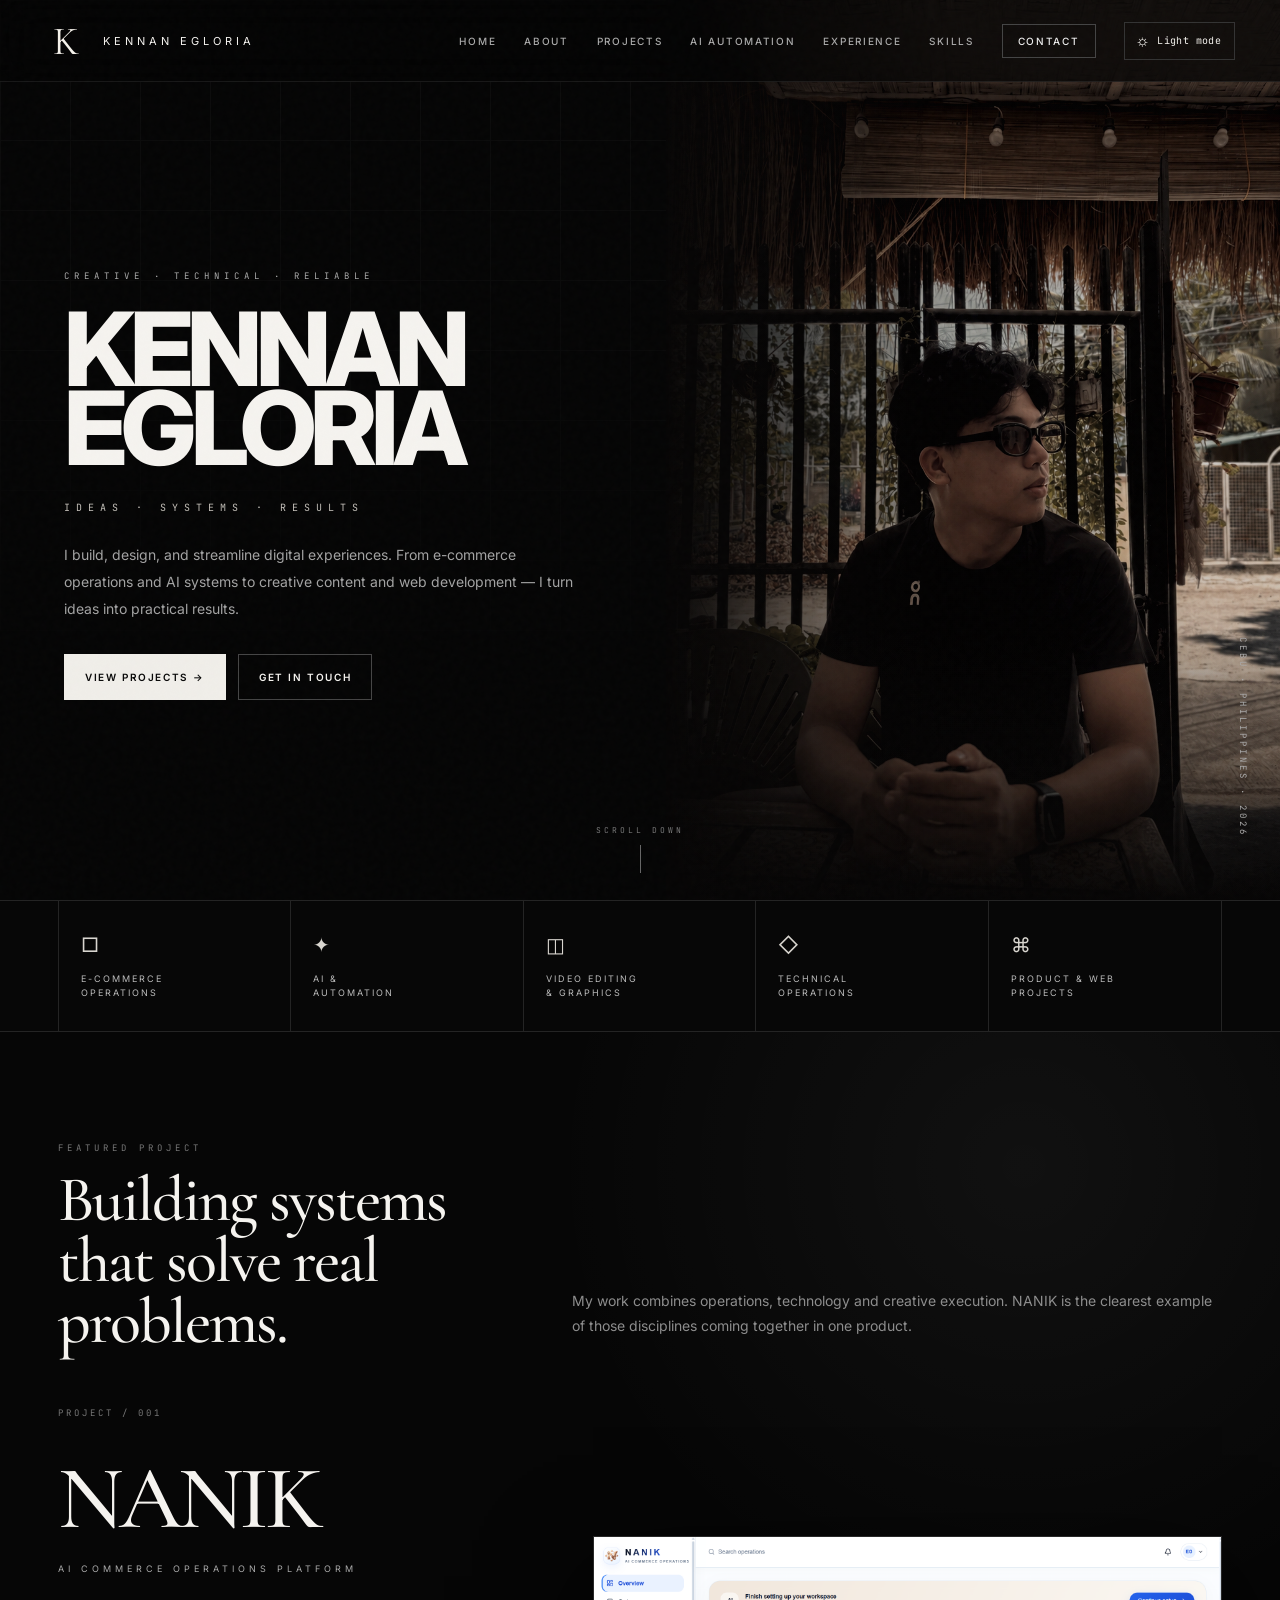
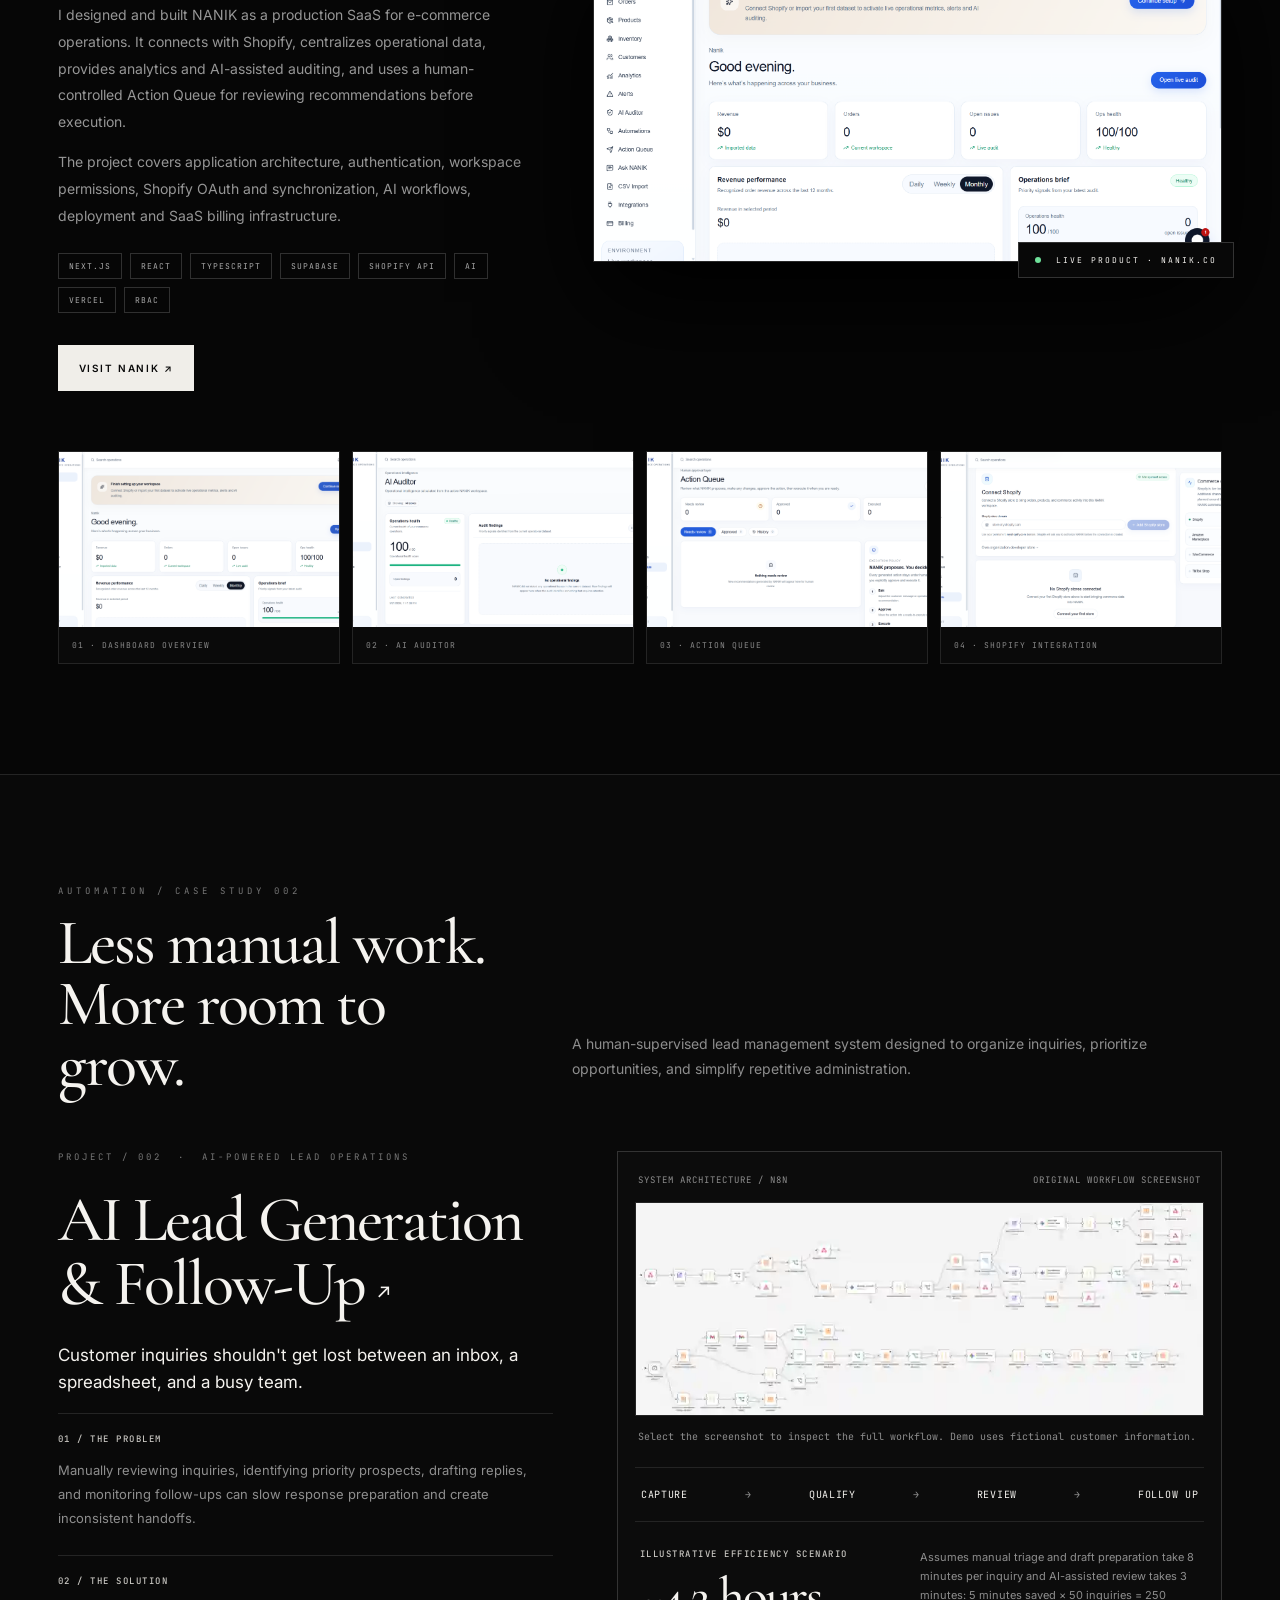
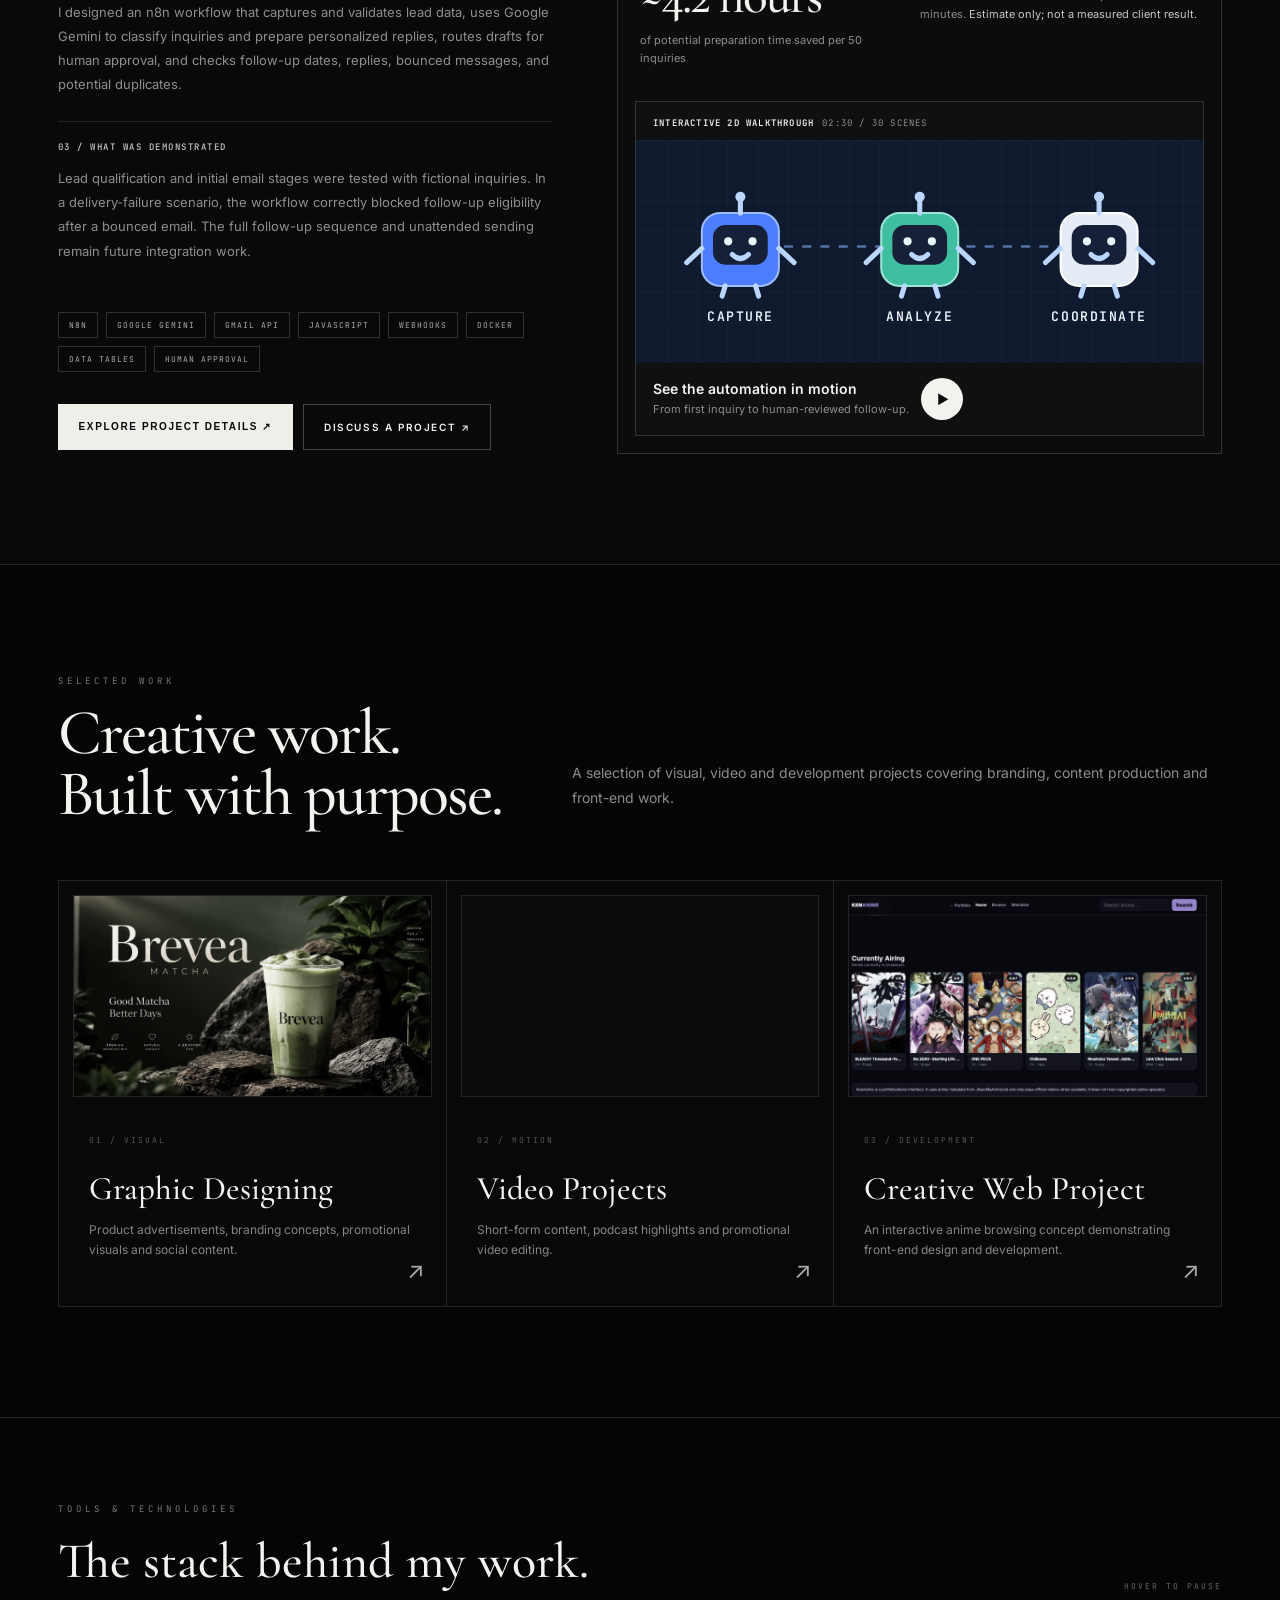
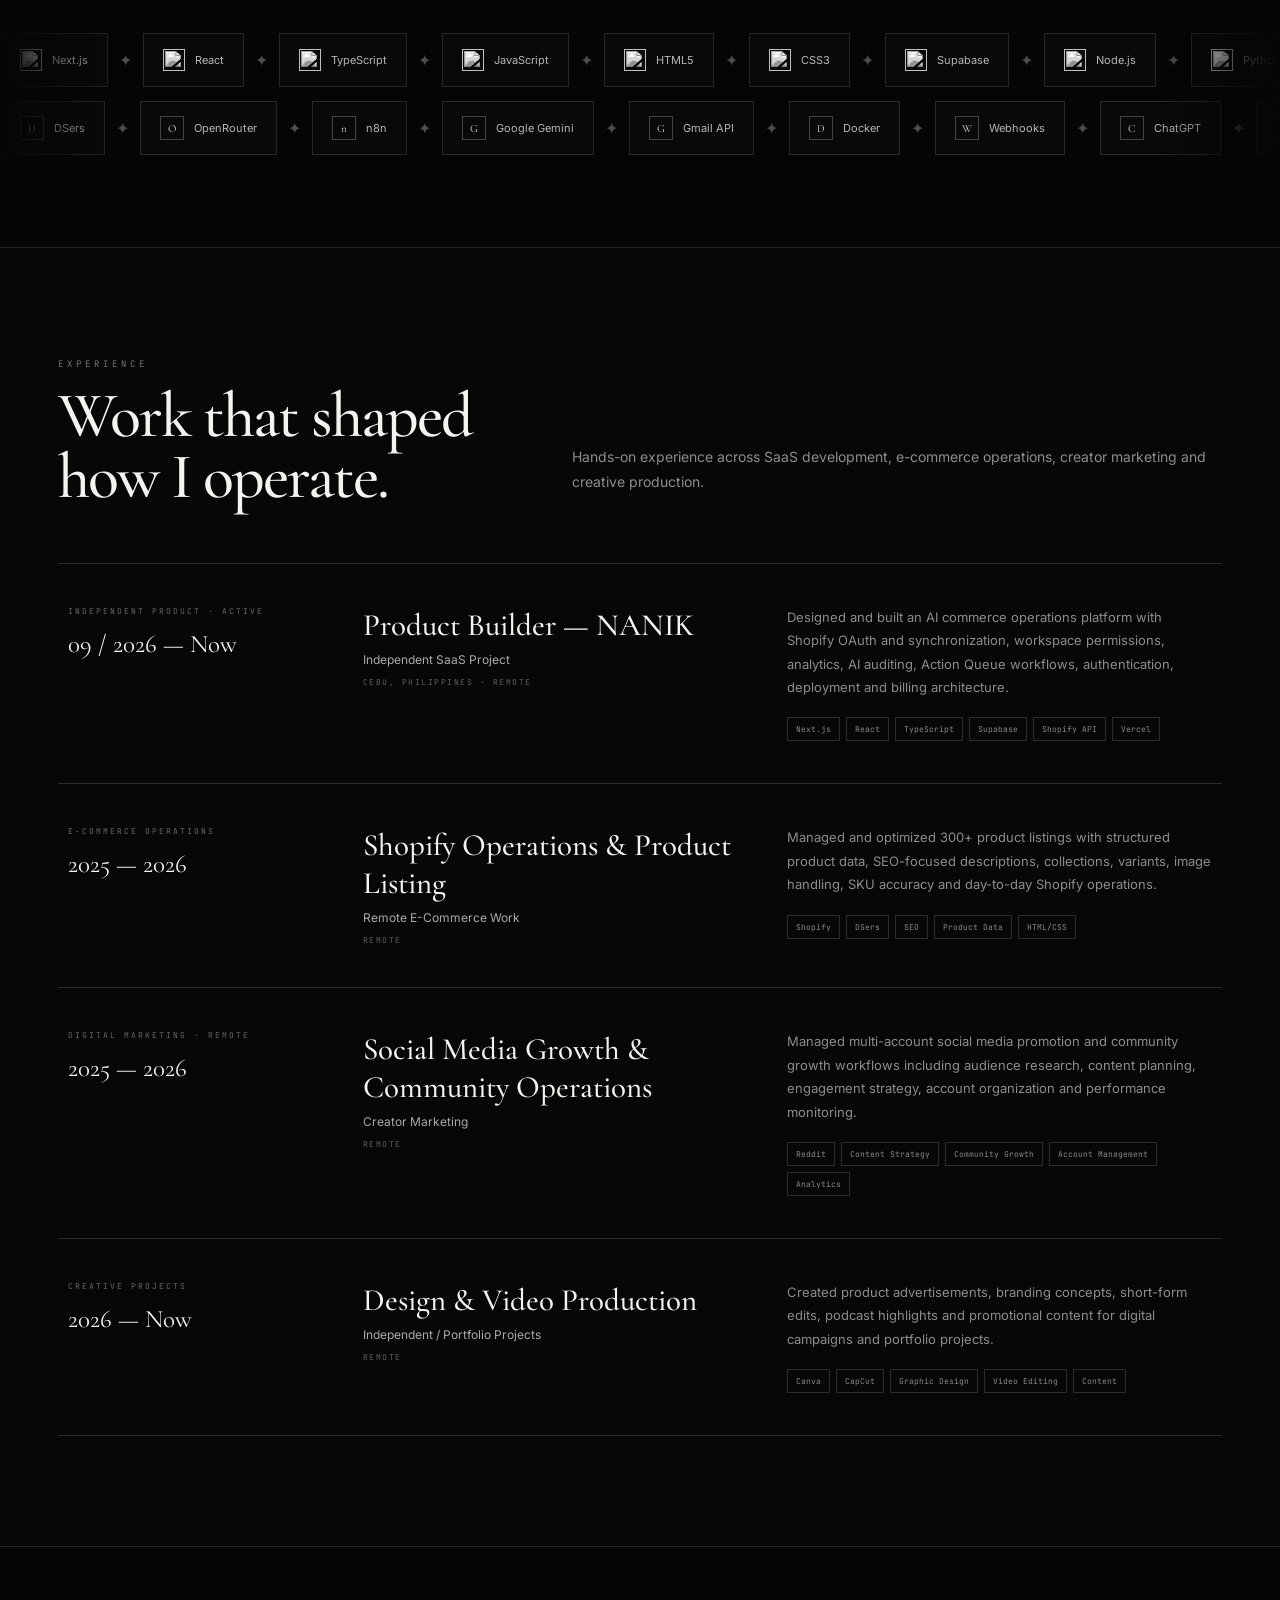
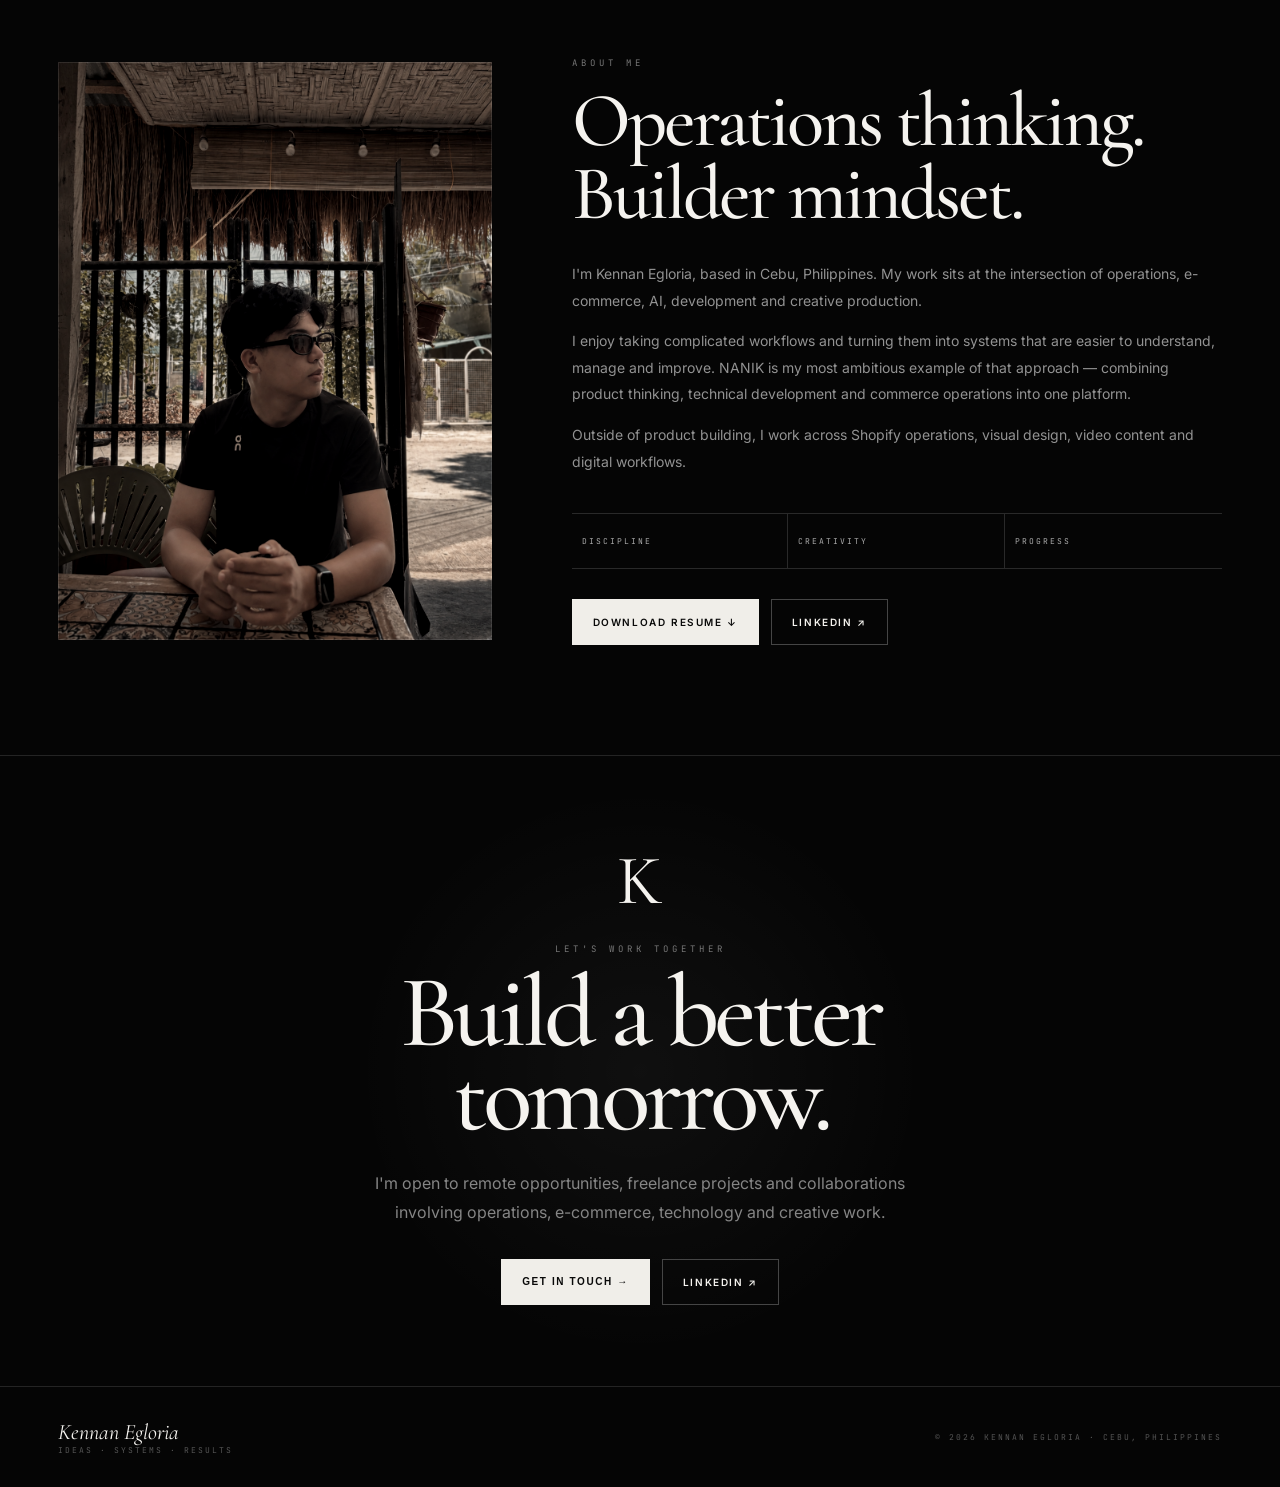
==== index.html @ 3cac857c "Style fitted workflow preview and accessible full-screen animation and project detail modals" ====
<!doctype html>
<html lang="en">
<head>
<meta charset="utf-8">
<meta name="viewport" content="width=device-width,initial-scale=1">

<title>Kennan Egloria | Creative · Technical · Operations</title>

<meta name="description"
content="Kennan Egloria — Technical Operations, AI, e-commerce, creative work and digital systems. Creator of NANIK.">

<meta name="theme-color" content="#050505">

<!-- FAVICON -->
<link rel="icon" type="image/svg+xml"
href="data:image/svg+xml,%3Csvg xmlns='http://www.w3.org/2000/svg' viewBox='0 0 64 64'%3E%3Crect width='64' height='64' rx='14' fill='%23050505'/%3E%3Ctext x='32' y='47' text-anchor='middle' font-family='Georgia,serif' font-size='49' fill='%23f4f1eb'%3EK%3C/text%3E%3C/svg%3E">

<link rel="preconnect" href="https://fonts.googleapis.com">

<link href="https://fonts.googleapis.com/css2?family=Cormorant+Garamond:wght@500;600;700&family=Inter:wght@300;400;500;600;700;800&family=JetBrains+Mono:wght@400;500;600&display=swap" rel="stylesheet">

<style>

/* =========================================================
   BASE
========================================================= */

*{
    box-sizing:border-box;
}

:root{
    --bg:#050505;
    --bg2:#090909;
    --panel:#0c0c0c;
    --panel2:#101010;

    --white:#f5f3ef;
    --silver:#c9c7c2;
    --muted:#8e8e8e;
    --muted2:#676767;

    --border:#242424;
    --border2:#333;

    --accent:#e5e2dc;

    --serif:"Cormorant Garamond",Georgia,serif;
    --sans:"Inter",Arial,sans-serif;
    --mono:"JetBrains Mono",monospace;
}

html{
    scroll-behavior:smooth;
}

body{
    margin:0;
    background:var(--bg);
    color:var(--white);
    font-family:var(--sans);
    overflow-x:hidden;
}

body.modal-open{
    overflow:hidden;
}

::selection{
    background:#e7e4dd;
    color:#080808;
}

img,
video{
    max-width:100%;
}

a{
    color:inherit;
}

button,
a{
    -webkit-tap-highlight-color:transparent;
}

.wrap{
    width:min(1240px,91%);
    margin:auto;
}

/* =========================================================
   DECORATION
========================================================= */

.noise{
    pointer-events:none;
    position:fixed;
    inset:0;
    z-index:999;
    opacity:.025;
    background-image:url("data:image/svg+xml,%3Csvg viewBox='0 0 180 180' xmlns='http://www.w3.org/2000/svg'%3E%3Cfilter id='n'%3E%3CfeTurbulence type='fractalNoise' baseFrequency='.8' numOctaves='4' stitchTiles='stitch'/%3E%3C/filter%3E%3Crect width='100%25' height='100%25' filter='url(%23n)' opacity='.8'/%3E%3C/svg%3E");
}

.grid-bg{
    position:absolute;
    inset:0;
    pointer-events:none;
    opacity:.13;
    background-image:
        linear-gradient(#444 1px,transparent 1px),
        linear-gradient(90deg,#444 1px,transparent 1px);
    background-size:70px 70px;
    mask-image:linear-gradient(to bottom,#000,transparent 80%);
}

/* =========================================================
   NAVIGATION
========================================================= */

.nav{
    height:82px;
    position:fixed;
    left:0;
    right:0;
    top:0;
    z-index:100;
    border-bottom:1px solid rgba(255,255,255,.08);
    background:rgba(5,5,5,.78);
    backdrop-filter:blur(20px);
}

.nav-inner{
    width:min(1320px,93%);
    height:100%;
    margin:auto;
    display:flex;
    align-items:center;
    justify-content:space-between;
}

.brand{
    display:flex;
    align-items:center;
    gap:15px;
    text-decoration:none;
}

.brand-mark{
    width:43px;
    height:43px;
    display:grid;
    place-items:center;
    font-family:var(--serif);
    font-size:40px;
    line-height:1;
    color:#f5f2eb;
}

.brand-copy{
    font-size:11px;
    letter-spacing:4px;
    text-transform:uppercase;
    white-space:nowrap;
}

.nav-links{
    display:flex;
    align-items:center;
    gap:28px;
}

.nav-links a{
    color:#aaa;
    font-size:10px;
    font-weight:500;
    letter-spacing:1.7px;
    text-transform:uppercase;
    text-decoration:none;
    transition:.2s;
}

.nav-links a:hover{
    color:#fff;
}

.nav-contact{
    border:1px solid #444 !important;
    padding:10px 15px;
    color:#eee !important;
}

.nav-contact:hover{
    background:#f2f0eb;
    color:#050505 !important;
}

/* =========================================================
   BUTTONS
========================================================= */

.btn{
    min-height:46px;
    padding:0 20px;
    border:1px solid #454545;
    text-decoration:none;
    display:inline-flex;
    align-items:center;
    justify-content:center;
    gap:10px;
    text-transform:uppercase;
    letter-spacing:1.6px;
    font-size:10px;
    font-weight:600;
    transition:.25s;
    cursor:pointer;
}

.btn:hover{
    background:#171717;
    border-color:#777;
}

.btn-light{
    background:#f0eee9;
    color:#090909;
    border-color:#f0eee9;
}

.btn-light:hover{
    background:#fff;
    color:#000;
    border-color:#fff;
}

.actions{
    display:flex;
    flex-wrap:wrap;
    gap:12px;
}

/* =========================================================
   HERO
========================================================= */

.hero{
    min-height:100vh;
    position:relative;
    overflow:hidden;
    border-bottom:1px solid var(--border);
}

.hero-layout{
    min-height:100vh;
    display:grid;
    grid-template-columns:52% 48%;
    position:relative;
}

.hero-copy{
    position:relative;
    z-index:5;
    display:flex;
    flex-direction:column;
    justify-content:center;
    padding:
        150px
        clamp(40px,6vw,105px)
        80px
        max(5vw,calc((100vw - 1320px)/2));
}

.hero-kicker{
    font-family:var(--mono);
    font-size:9px;
    letter-spacing:5px;
    text-transform:uppercase;
    color:#aaa;
    margin-bottom:28px;
}

.hero h1{
    margin:0;
    font-size:clamp(70px,8vw,132px);
    font-weight:800;
    line-height:.77;
    letter-spacing:-6px;
    text-transform:uppercase;
}

.hero h1 span{
    display:block;
}

.hero-subtitle{
    font-family:var(--mono);
    color:#c4c0b9;
    font-size:10px;
    letter-spacing:6px;
    margin:34px 0 28px;
    text-transform:uppercase;
}

.hero-description{
    color:#a3a3a3;
    font-size:14px;
    line-height:1.9;
    max-width:570px;
    margin:0 0 32px;
}

.hero-image{
    min-height:100vh;
    position:relative;
    overflow:hidden;
}

.hero-image img{
    width:100%;
    height:100%;
    position:absolute;
    inset:0;
    object-fit:cover;
    object-position:center 42%;
    filter:saturate(.72) contrast(1.08);
}

.hero-image:before{
    content:"";
    position:absolute;
    inset:0;
    z-index:2;
    background:
        linear-gradient(90deg,#050505 0%,rgba(5,5,5,.78) 12%,rgba(5,5,5,.15) 45%,rgba(5,5,5,.1) 100%),
        linear-gradient(0deg,#050505 0%,transparent 30%);
}

.hero-image:after{
    content:"";
    position:absolute;
    inset:0;
    z-index:2;
    background:rgba(20,14,8,.12);
}

.hero-number{
    position:absolute;
    right:5%;
    bottom:7%;
    z-index:5;
    font-family:var(--mono);
    font-size:9px;
    letter-spacing:3px;
    color:#aaa;
    writing-mode:vertical-rl;
}

.scroll{
    position:absolute;
    z-index:10;
    left:50%;
    bottom:27px;
    transform:translateX(-50%);
    font-family:var(--mono);
    text-transform:uppercase;
    letter-spacing:3px;
    color:#777;
    font-size:8px;
}

.scroll:after{
    content:"";
    display:block;
    height:28px;
    width:1px;
    background:#666;
    margin:10px auto 0;
}

/* =========================================================
   CAPABILITIES
========================================================= */

.capabilities{
    border-bottom:1px solid var(--border);
    background:#070707;
}

.cap-grid{
    display:grid;
    grid-template-columns:repeat(5,1fr);
}

.cap{
    padding:32px 22px;
    min-height:130px;
    border-right:1px solid var(--border);
    display:flex;
    flex-direction:column;
    justify-content:space-between;
    transition:.25s;
}

.cap:first-child{
    border-left:1px solid var(--border);
}

.cap:hover{
    background:#0d0d0d;
}

.cap-icon{
    font-size:20px;
    color:#d8d5cf;
}

.cap-title{
    font-size:9px;
    letter-spacing:2px;
    line-height:1.5;
    text-transform:uppercase;
    color:#bbb;
}

/* =========================================================
   SECTION COMMON
========================================================= */

.section{
    padding:110px 0;
    border-bottom:1px solid var(--border);
    position:relative;
}

.section-label{
    font-family:var(--mono);
    text-transform:uppercase;
    letter-spacing:4px;
    color:#777;
    font-size:9px;
    margin-bottom:16px;
}

.section-title{
    font-family:var(--serif);
    font-size:clamp(48px,5vw,74px);
    font-weight:500;
    line-height:.95;
    margin:0;
    letter-spacing:-2px;
}

.section-intro{
    color:#8d8d8d;
    max-width:650px;
    line-height:1.8;
    font-size:14px;
}

.section-head{
    display:flex;
    justify-content:space-between;
    gap:50px;
    align-items:flex-end;
    margin-bottom:55px;
}

.mono{
    font-family:var(--mono);
}

/* =========================================================
   NANIK
========================================================= */

.nanik{
    background:
        radial-gradient(circle at 80% 10%,rgba(255,255,255,.045),transparent 30%),
        #060606;
}

.nanik-top{
    display:grid;
    grid-template-columns:.85fr 1.15fr;
    gap:70px;
    align-items:center;
}

.project-number{
    font-family:var(--mono);
    font-size:9px;
    color:#777;
    letter-spacing:3px;
    margin-bottom:25px;
}

.nanik-copy h3{
    font-family:var(--serif);
    font-size:clamp(60px,7vw,100px);
    font-weight:500;
    margin:0 0 10px;
    letter-spacing:-4px;
}

.nanik-type{
    color:#aaa;
    text-transform:uppercase;
    letter-spacing:4px;
    font-size:9px;
    margin-bottom:28px;
}

.nanik-copy p{
    color:#969696;
    line-height:1.9;
    font-size:14px;
    max-width:560px;
}

.tags{
    display:flex;
    flex-wrap:wrap;
    gap:8px;
    margin:24px 0 32px;
}

.tag{
    border:1px solid #303030;
    color:#a9a9a9;
    padding:7px 10px;
    font-family:var(--mono);
    font-size:8px;
    text-transform:uppercase;
    letter-spacing:1px;
}

.nanik-main-shot{
    position:relative;
}

.nanik-main-shot img{
    width:100%;
    display:block;
    border:1px solid #282828;
    box-shadow:0 40px 100px #000;
}

.nanik-live{
    position:absolute;
    right:-12px;
    bottom:-16px;
    padding:12px 16px;
    background:#080808;
    border:1px solid #333;
    font-family:var(--mono);
    font-size:8px;
    letter-spacing:2px;
    text-transform:uppercase;
}

.dot{
    display:inline-block;
    width:6px;
    height:6px;
    border-radius:50%;
    background:#6fe19a;
    margin-right:8px;
}

.nanik-gallery{
    display:grid;
    grid-template-columns:repeat(4,1fr);
    gap:12px;
    margin-top:60px;
}

.nanik-shot{
    border:1px solid #242424;
    background:#0a0a0a;
    overflow:hidden;
}

.nanik-shot img{
    display:block;
    width:100%;
    aspect-ratio:16/10;
    object-fit:cover;
    filter:saturate(.8);
    transition:.4s;
}

.nanik-shot:hover img{
    transform:scale(1.025);
    filter:saturate(1);
}

.nanik-shot p{
    margin:0;
    padding:13px;
    color:#888;
    font-family:var(--mono);
    font-size:8px;
    text-transform:uppercase;
    letter-spacing:1px;
}

/* =========================================================
   SELECTED WORK
========================================================= */

.work-grid{
    display:grid;
    grid-template-columns:repeat(3,1fr);
    border-top:1px solid var(--border);
    border-left:1px solid var(--border);
}

.work-card{
    position:relative;
    border-right:1px solid var(--border);
    border-bottom:1px solid var(--border);
    background:#080808;
    cursor:pointer;
    overflow:hidden;
    transition:.3s;
}

.work-card:hover{
    background:#0d0d0d;
}

.work-media{
    aspect-ratio:16/9;
    overflow:hidden;
    background:#0b0b0b;
    margin:14px 14px 0;
    border:1px solid #242424;
}

.work-media img,
.work-media video{
    width:100%;
    height:100%;
    object-fit:cover;
    display:block;
    filter:grayscale(.25) saturate(.7);
    transition:.5s;
}

.work-card:hover .work-media img,
.work-card:hover .work-media video{
    transform:scale(1.035);
    filter:grayscale(0) saturate(1);
}

.work-info{
    padding:30px 30px 34px;
    min-height:190px;
}

.work-num{
    font-family:var(--mono);
    color:#555;
    font-size:8px;
    letter-spacing:2px;
}

.work-info h3{
    font-family:var(--serif);
    font-weight:500;
    font-size:33px;
    margin:22px 0 8px;
}

.work-info p{
    color:#858585;
    line-height:1.7;
    font-size:12px;
    max-width:330px;
}

.work-arrow{
    position:absolute;
    right:22px;
    bottom:22px;
    font-size:23px;
    color:#aaa;
    transition:.2s;
}

.work-card:hover .work-arrow{
    transform:translate(4px,-4px);
    color:#fff;
}

/* =========================================================
   TOOLS MARQUEE
========================================================= */

.tools-section{
    padding:85px 0;
    overflow:hidden;
    border-bottom:1px solid var(--border);
}

.tools-header{
    width:min(1240px,91%);
    margin:0 auto 35px;
    display:flex;
    justify-content:space-between;
    align-items:end;
}

.tools-header h2{
    font-family:var(--serif);
    font-weight:500;
    font-size:50px;
    margin:5px 0 0;
}

.tools-note{
    font-family:var(--mono);
    color:#666;
    font-size:8px;
    letter-spacing:2px;
    text-transform:uppercase;
}

.tools-shell{
    overflow:hidden;
    position:relative;
    padding:7px 0;
}

.tools-shell:before,
.tools-shell:after{
    content:"";
    position:absolute;
    top:0;
    bottom:0;
    width:120px;
    z-index:5;
    pointer-events:none;
}

.tools-shell:before{
    left:0;
    background:linear-gradient(90deg,#050505,transparent);
}

.tools-shell:after{
    right:0;
    background:linear-gradient(-90deg,#050505,transparent);
}

.tool-track{
    width:max-content;
    display:flex;
    align-items:center;
    gap:11px;
    animation:marquee 45s linear infinite;
}

.tool-track.reverse{
    animation-direction:reverse;
    animation-duration:52s;
}

.tools-shell:hover .tool-track{
    animation-play-state:paused;
}

@keyframes marquee{
    to{
        transform:translateX(-50%);
    }
}

.tool{
    height:54px;
    padding:0 19px;
    min-width:max-content;
    display:flex;
    align-items:center;
    gap:10px;
    border:1px solid #272727;
    background:#090909;
    color:#b6b6b6;
    font-size:11px;
}

.tool img{
    width:22px;
    height:22px;
    object-fit:contain;
    filter:grayscale(1);
}

.tool-fallback{
    width:24px;
    height:24px;
    display:grid;
    place-items:center;
    border:1px solid #444;
    font-family:var(--serif);
    color:#ddd;
}

.tool-star{
    color:#4d4d4d;
}

/* =========================================================
   EXPERIENCE
========================================================= */

.experience{
    background:#070707;
}

.exp-list{
    margin-top:55px;
    border-top:1px solid #292929;
}

.exp{
    display:grid;
    grid-template-columns:.72fr 1.1fr 1.25fr;
    gap:50px;
    padding:42px 10px;
    border-bottom:1px solid #292929;
    transition:.25s;
}

.exp:hover{
    background:#0a0a0a;
}

.exp-kicker{
    font-family:var(--mono);
    color:#666;
    font-size:8px;
    text-transform:uppercase;
    letter-spacing:2px;
    margin-bottom:13px;
}

.exp-date{
    font-family:var(--serif);
    font-size:25px;
}

.exp h3{
    margin:0 0 8px;
    font-family:var(--serif);
    font-size:31px;
    font-weight:500;
}

.exp-company{
    color:#aaa;
    font-size:12px;
}

.exp-place{
    color:#5f5f5f;
    margin-top:10px;
    font-family:var(--mono);
    font-size:8px;
    letter-spacing:1.5px;
    text-transform:uppercase;
}

.exp-desc{
    margin:0 0 18px;
    color:#8c8c8c;
    line-height:1.8;
    font-size:13px;
}

.mini-tags{
    display:flex;
    flex-wrap:wrap;
    gap:6px;
}

.mini-tags span{
    padding:6px 8px;
    border:1px solid #2c2c2c;
    color:#888;
    font-family:var(--mono);
    font-size:8px;
}

/* =========================================================
   ABOUT
========================================================= */

.about-grid{
    display:grid;
    grid-template-columns:.8fr 1.2fr;
    gap:80px;
    align-items:center;
}

.about-photo{
    position:relative;
}

.about-photo img{
    width:100%;
    max-height:650px;
    object-fit:cover;
    filter:grayscale(.4) contrast(1.06);
    display:block;
}

.about-photo:after{
    content:"";
    position:absolute;
    inset:0;
    border:1px solid rgba(255,255,255,.1);
    pointer-events:none;
}

.about-copy h2{
    font-family:var(--serif);
    font-size:clamp(50px,6vw,84px);
    line-height:.95;
    font-weight:500;
    letter-spacing:-3px;
    margin:12px 0 30px;
}

.about-copy p{
    max-width:650px;
    color:#929292;
    font-size:14px;
    line-height:1.9;
}

.about-values{
    display:grid;
    grid-template-columns:repeat(3,1fr);
    margin-top:38px;
    border-top:1px solid #292929;
    border-bottom:1px solid #292929;
}

.value{
    padding:22px 10px;
    border-right:1px solid #292929;
    font-family:var(--mono);
    color:#aaa;
    font-size:8px;
    text-transform:uppercase;
    letter-spacing:2px;
}

.value:last-child{
    border-right:0;
}

/* =========================================================
   CONTACT
========================================================= */

.contact{
    min-height:70vh;
    display:flex;
    align-items:center;
    text-align:center;
    background:
        radial-gradient(circle at center,rgba(255,255,255,.045),transparent 40%),
        #050505;
}

.contact-inner{
    width:min(950px,91%);
    margin:auto;
}

.contact-mark{
    font-family:var(--serif);
    font-size:70px;
    margin-bottom:20px;
}

.contact h2{
    font-family:var(--serif);
    font-size:clamp(58px,8vw,110px);
    font-weight:500;
    line-height:.82;
    letter-spacing:-5px;
    margin:15px 0 30px;
}

.contact p{
    color:#858585;
    line-height:1.8;
    max-width:580px;
    margin:0 auto 32px;
}

.contact .actions{
    justify-content:center;
}
/* =========================================================
   CONTACT MODAL
========================================================= */

.contact-modal{
    position:fixed;
    inset:0;
    z-index:1000;
    display:flex;
    align-items:center;
    justify-content:center;
    padding:24px;
    background:rgba(0,0,0,.82);
    backdrop-filter:blur(14px);

    opacity:0;
    visibility:hidden;
    pointer-events:none;

    transition:
        opacity .3s ease,
        visibility .3s ease;
}

.contact-modal.active{
    opacity:1;
    visibility:visible;
    pointer-events:auto;
}

.contact-modal-box{
    position:relative;
    width:min(650px,100%);
    padding:55px;
    background:
        radial-gradient(
            circle at top right,
            rgba(255,255,255,.05),
            transparent 35%
        ),
        #090909;

    border:1px solid #333;

    box-shadow:
        0 40px 120px rgba(0,0,0,.8);

    transform:translateY(20px) scale(.98);
    transition:transform .3s ease;
}

.contact-modal.active .contact-modal-box{
    transform:translateY(0) scale(1);
}

.contact-modal-close{
    position:absolute;
    top:20px;
    right:20px;

    width:42px;
    height:42px;

    display:grid;
    place-items:center;

    background:transparent;
    border:1px solid #333;

    color:#aaa;
    font-size:22px;

    cursor:pointer;
    transition:.2s;
}

.contact-modal-close:hover{
    background:#eee;
    color:#050505;
    border-color:#eee;
}

.contact-modal-kicker{
    margin-bottom:25px;

    font-family:var(--mono);
    font-size:8px;
    letter-spacing:3px;

    color:#777;
}

.contact-modal-box h2{
    margin:0 0 22px;

    font-family:var(--serif);
    font-size:clamp(48px,6vw,72px);
    line-height:.88;
    font-weight:500;

    letter-spacing:-3px;
}

.contact-modal-intro{
    max-width:500px;
    margin:0 0 35px;

    color:#888;
    font-size:13px;
    line-height:1.8;
}

.contact-options{
    border-top:1px solid #292929;
}

.contact-option{
    min-height:88px;

    display:flex;
    align-items:center;
    justify-content:space-between;
    gap:25px;

    padding:20px 4px;

    color:#eee;
    text-decoration:none;

    border-bottom:1px solid #292929;

    transition:.25s;
}

.contact-option:hover{
    padding-left:14px;
    padding-right:14px;
    background:#0e0e0e;
}

.contact-option-label{
    display:block;

    margin-bottom:9px;

    font-family:var(--mono);
    font-size:7px;
    letter-spacing:2.5px;

    color:#666;
}

.contact-option strong{
    font-size:13px;
    font-weight:500;
    letter-spacing:.2px;
}

.contact-option-arrow{
    font-size:21px;
    color:#777;

    transition:.25s;
}

.contact-option:hover .contact-option-arrow{
    color:#fff;
    transform:translate(3px,-3px);
}

.contact-modal-bottom{
    display:flex;
    justify-content:space-between;
    gap:20px;

    margin-top:30px;

    font-family:var(--mono);
    font-size:7px;
    letter-spacing:1.7px;

    color:#555;
}


@media(max-width:600px){

    .contact-modal{
        padding:14px;
    }

    .contact-modal-box{
        padding:45px 25px 30px;
    }

    .contact-modal-box h2{
        font-size:50px;
    }

    .contact-option strong{
        font-size:11px;
    }

    .contact-modal-bottom{
        flex-direction:column;
        gap:8px;
    }

}
/* =========================================================
   FOOTER
========================================================= */

.footer{
    padding:32px 0;
    border-top:1px solid var(--border);
}

.footer-inner{
    width:min(1240px,91%);
    margin:auto;
    display:flex;
    justify-content:space-between;
    align-items:center;
    gap:20px;
}

.signature{
    font-family:var(--serif);
    font-size:22px;
    font-style:italic;
}

.footer-copy{
    font-family:var(--mono);
    color:#555;
    font-size:8px;
    letter-spacing:2px;
    text-transform:uppercase;
}

/* =========================================================
   MODALS
========================================================= */

.modal{
    position:fixed;
    inset:0;
    z-index:300;
    display:none;
    overflow:auto;
    padding:4vh 3vw;
    background:rgba(0,0,0,.94);
    backdrop-filter:blur(15px);
}

.modal.active{
    display:block;
}

.modal-panel{
    width:min(1300px,100%);
    margin:auto;
    background:#080808;
    border:1px solid #292929;
}

.modal-head{
    padding:28px 30px;
    display:flex;
    justify-content:space-between;
    align-items:flex-start;
    border-bottom:1px solid #242424;
}

.modal-head h2{
    font-family:var(--serif);
    font-size:42px;
    font-weight:500;
    margin:0 0 6px;
}

.modal-head p{
    margin:0;
    color:#777;
    font-size:12px;
}

.modal-close{
    width:42px;
    height:42px;
    border:1px solid #333;
    background:#0a0a0a;
    color:#eee;
    cursor:pointer;
    font-size:22px;
}

.filters{
    padding:20px 30px;
    display:flex;
    flex-wrap:wrap;
    gap:8px;
}

.filter{
    padding:8px 13px;
    background:#080808;
    border:1px solid #303030;
    color:#777;
    font-family:var(--mono);
    text-transform:uppercase;
    letter-spacing:1px;
    font-size:8px;
}

.filter.active{
    color:#080808;
    background:#eee;
    border-color:#eee;
}

.modal-grid{
    padding:0 30px 30px;
    display:grid;
    grid-template-columns:repeat(4,1fr);
    gap:10px;
}

.modal-item{
    background:#0b0b0b;
    border:1px solid #252525;
    overflow:hidden;
}

.modal-item img{
    display:block;
    width:100%;
    aspect-ratio:4/3;
    object-fit:cover;
    cursor:zoom-in;
}

.video-grid{
    grid-template-columns:repeat(3,1fr);
}

.video-item video{
    width:100%;
    display:block;
    background:#000;
    aspect-ratio:9/16;
    max-height:580px;
}

.video-item p{
    padding:13px;
    margin:0;
    color:#888;
    font-size:10px;
}

.web-preview{
    padding:30px;
}

.web-preview img{
    display:block;
    width:100%;
    border:1px solid #252525;
}

.web-actions{
    padding:0 30px 30px;
}

/* =========================================================
   LIGHTBOX
========================================================= */

.lightbox{
    position:fixed;
    inset:0;
    z-index:500;
    background:rgba(0,0,0,.97);
    display:none;
    place-items:center;
    padding:30px;
}

.lightbox.active{
    display:grid;
}

.lightbox img{
    max-width:94vw;
    max-height:90vh;
}

.lightbox button{
    position:absolute;
    top:20px;
    right:20px;
    width:44px;
    height:44px;
    background:#080808;
    color:white;
    border:1px solid #333;
    font-size:23px;
    cursor:pointer;
}

/* =========================================================
   RESPONSIVE
========================================================= */

@media(max-width:1050px){

    .nav-links a:not(.nav-contact){
        display:none;
    }

    .hero-layout{
        grid-template-columns:1fr;
    }

    .hero-copy{
        min-height:72vh;
        padding:145px 6% 70px;
    }

    .hero-image{
        min-height:70vh;
    }

    .hero-image:before{
        background:
            linear-gradient(0deg,#050505 0%,transparent 35%),
            linear-gradient(180deg,#050505 0%,transparent 20%);
    }

    .cap-grid{
        grid-template-columns:repeat(3,1fr);
    }

    .nanik-top,
    .about-grid{
        grid-template-columns:1fr;
    }

    .nanik-gallery{
        grid-template-columns:repeat(2,1fr);
    }

    .exp{
        grid-template-columns:1fr 1.2fr;
    }

    .exp > div:last-child{
        grid-column:1/-1;
    }
}

@media(max-width:760px){

    .nav{
        height:70px;
    }

    .brand-copy{
        display:none;
    }

    .nav-links{
        gap:10px;
    }

    .nav-contact{
        padding:9px 11px;
    }

    .hero-copy{
        min-height:74vh;
        padding-top:125px;
    }

    .hero h1{
        font-size:clamp(58px,18vw,85px);
        letter-spacing:-4px;
    }

    .hero-subtitle{
        font-size:8px;
        letter-spacing:3px;
    }

    .hero-image{
        min-height:62vh;
    }

    .hero-image img{
        object-position:center center;
    }

    .scroll{
        display:none;
    }

    .cap-grid{
        grid-template-columns:1fr 1fr;
    }

    .cap{
        border-bottom:1px solid #222;
    }

    .section{
        padding:80px 0;
    }

    .section-head{
        display:block;
    }

    .section-intro{
        margin-top:25px;
    }

    .nanik-top{
        gap:45px;
    }

    .nanik-gallery{
        grid-template-columns:1fr;
    }

    .work-grid{
        grid-template-columns:1fr;
    }

    .tools-header{
        display:block;
    }

    .tools-note{
        margin-top:10px;
    }

    .tools-shell:before,
    .tools-shell:after{
        width:40px;
    }

    .exp{
        grid-template-columns:1fr;
        gap:18px;
        padding:34px 5px;
    }

    .exp > div:last-child{
        grid-column:auto;
    }

    .about-grid{
        gap:45px;
    }

    .about-values{
        grid-template-columns:1fr;
    }

    .value{
        border-right:0;
        border-bottom:1px solid #292929;
    }

    .value:last-child{
        border-bottom:0;
    }

    .modal{
        padding:0;
    }

    .modal-panel{
        min-height:100vh;
    }

    .modal-grid,
    .video-grid{
        grid-template-columns:1fr;
    }

    .modal-head,
    .filters,
    .modal-grid,
    .web-preview,
    .web-actions{
        padding-left:18px;
        padding-right:18px;
    }

    .footer-inner{
        flex-direction:column;
        text-align:center;
    }
}



/* =========================================================
   THEME TOGGLE & AUTOMATION CASE STUDY
========================================================= */
.theme-toggle{
  display:inline-flex; align-items:center; justify-content:center; gap:9px;
  border:1px solid var(--border2); background:transparent; color:var(--white);
  min-height:38px; padding:0 13px; cursor:pointer; font-family:var(--mono);
  font-size:10px; letter-spacing:.4px; white-space:nowrap; transition:.2s;
}
.theme-toggle:hover,.theme-toggle:focus-visible{border-color:var(--white);outline-offset:3px}
.theme-icon{font-size:17px;line-height:1}
.automation-case{background:var(--bg2)}
.automation-layout{display:grid;grid-template-columns:.9fr 1.1fr;gap:clamp(28px,5vw,70px);align-items:start}
.automation-story h3{font-family:var(--serif);font-size:clamp(50px,5vw,78px);font-weight:500;line-height:1;letter-spacing:-2px;margin:0 0 26px}
.automation-lead{font-size:17px!important;color:var(--white)!important;line-height:1.6!important}
.automation-story p,.automation-block p{color:var(--muted);line-height:1.85;font-size:13px}
.automation-block{border-top:1px solid var(--border);padding:19px 0 12px}
.automation-eyebrow{display:block;color:var(--silver);font:500 9px var(--mono);letter-spacing:1.5px;text-transform:uppercase;margin-bottom:11px}
.automation-visual{min-width:0;border:1px solid var(--border2);background:var(--panel);padding:17px}
.automation-visual-header{display:flex;flex-wrap:wrap;justify-content:space-between;gap:8px;text-transform:uppercase;font:9px var(--mono);letter-spacing:1px;color:var(--muted);padding:5px 3px 16px}
.automation-visual a{display:block;line-height:0;border:1px solid var(--border);background:#f4f4f4}
.automation-visual img{display:block;width:100%;height:auto}
.automation-image-note{color:var(--muted);font:10px/1.7 var(--mono);margin:12px 3px 22px}
.automation-flow{border-block:1px solid var(--border);padding:20px 6px;display:flex;align-items:center;justify-content:space-between;gap:7px;font:10px var(--mono);text-transform:uppercase;letter-spacing:.7px}
.automation-flow b{color:var(--muted);font-weight:400}
.automation-efficiency{padding:26px 5px 10px;display:grid;grid-template-columns:1fr 1.1fr;gap:26px;align-items:start}
.automation-efficiency strong{display:block;font-family:var(--serif);font-size:clamp(36px,4vw,62px);font-weight:500;letter-spacing:-2px;line-height:1}
.automation-efficiency small{display:block;margin-top:10px;color:var(--muted);font-size:11px;line-height:1.6}
.automation-efficiency p{color:var(--muted);line-height:1.75;font-size:11px;margin:0}
.automation-efficiency em{font-style:normal;color:var(--silver)}
html[data-theme="light"]{
  color-scheme:light; --bg:#faf9f6;--bg2:#f2f0ec;--panel:#fff;--panel2:#f5f3ef;
  --white:#151515;--silver:#444;--muted:#555;--muted2:#626262;
  --border:#d8d5d0;--border2:#c9c5bd;--accent:#262626;
}
html[data-theme="light"] body{background:var(--bg);color:var(--white)}
html[data-theme="light"] .nav{background:rgba(250,249,246,.94);border-color:var(--border)}
html[data-theme="light"] .brand-mark,html[data-theme="light"] .brand-copy{color:var(--white)}
html[data-theme="light"] .nav-links a{color:#333}
html[data-theme="light"] .nav-links a:hover{color:#000}
html[data-theme="light"] .nav-contact{color:#111!important;border-color:#bbb!important}
html[data-theme="light"] .nav-contact:hover{background:#151515;color:#fff!important}
html[data-theme="light"] .hero-kicker,html[data-theme="light"] .hero-subtitle{color:#444}
html[data-theme="light"] .hero-description,html[data-theme="light"] .section-intro,
html[data-theme="light"] .nanik-copy p,html[data-theme="light"] .about-copy p,
html[data-theme="light"] .work-info p,html[data-theme="light"] .exp-desc,
html[data-theme="light"] .contact p{color:#555}
html[data-theme="light"] .hero-image:before{background:linear-gradient(90deg,#faf9f6 0%,rgba(250,249,246,.65) 12%,rgba(250,249,246,.08) 45%,transparent 100%),linear-gradient(0deg,#faf9f6 0%,transparent 25%)}
html[data-theme="light"] .capabilities,html[data-theme="light"] .experience{background:#f4f2ee}
html[data-theme="light"] .cap:hover,html[data-theme="light"] .exp:hover{background:#eae7e1}
html[data-theme="light"] .cap-title,html[data-theme="light"] .cap-icon{color:#272727}
html[data-theme="light"] .nanik{background:radial-gradient(circle at 80% 10%,rgba(0,0,0,.03),transparent 30%),#faf9f6}
html[data-theme="light"] .tag,html[data-theme="light"] .mini-tags span{border-color:#c9c5bd;color:#424242}
html[data-theme="light"] .nanik-shot,html[data-theme="light"] .work-card,
html[data-theme="light"] .tool{background:#fff;border-color:#dedbd5;color:#282828}
html[data-theme="light"] .work-card:hover{background:#f1efeb}
html[data-theme="light"] .work-media{border-color:#dedbd5;background:#f4f2ee}
html[data-theme="light"] .nanik-live{background:#fff;border-color:#d2cec6;color:#333}
html[data-theme="light"] .nanik-main-shot img{box-shadow:0 25px 70px rgba(0,0,0,.13);border-color:#dad7d1}
html[data-theme="light"] .tools-shell:before{background:linear-gradient(90deg,#faf9f6,transparent)}
html[data-theme="light"] .tools-shell:after{background:linear-gradient(-90deg,#faf9f6,transparent)}
html[data-theme="light"] .contact{background:radial-gradient(circle at center,rgba(0,0,0,.035),transparent 40%),#faf9f6}
html[data-theme="light"] .btn{color:#222;border-color:#96918b;background:transparent}
html[data-theme="light"] .btn:hover{background:#e7e4de}
html[data-theme="light"] .btn-light{color:#fff;background:#181818;border-color:#181818}
html[data-theme="light"] .btn-light:hover{background:#333;color:#fff}
html[data-theme="light"] .contact-modal{background:rgba(20,20,20,.55)}
html[data-theme="light"] .contact-modal-box,html[data-theme="light"] .modal-panel{background:#fff;color:#181818;border-color:#ddd}
html[data-theme="light"] .modal{background:rgba(240,238,234,.97)}
html[data-theme="light"] .modal-close,html[data-theme="light"] .contact-modal-close{color:#222;background:#f4f2ef;border-color:#d4d0c9}
html[data-theme="light"] .contact-option{color:#222;border-color:#ddd}
html[data-theme="light"] .contact-option:hover{background:#f2f0ec}
html[data-theme="light"] .filter{color:#444;background:#f7f6f3;border-color:#ccc}
html[data-theme="light"] .filter.active{color:#fff;background:#1d1d1d}
html[data-theme="light"] .modal-item{background:#fff;border-color:#ddd}
html[data-theme="light"] .lightbox{background:rgba(255,255,255,.96)}
html[data-theme="light"] .footer-copy{color:#555}
html[data-theme="light"] ::selection{background:#252525;color:#fff}
@media(max-width:1050px){.automation-layout{grid-template-columns:1fr}}
@media(max-width:760px){
  .theme-toggle{padding:0 9px;min-width:40px}
  .theme-text{display:none}
  .automation-efficiency{grid-template-columns:1fr}
  .automation-flow{flex-wrap:wrap;justify-content:center}
  .automation-visual{padding:10px}
}

</style>
<style id="ai-walkthrough-styles">
/* 30-SCENE 2D AUTOMATION EXPLAINER — scoped to the portfolio case study */
.aw-film {
 --aw-ink:var(--white);--aw-muted:var(--muted);--aw-panel:var(--panel);--aw-line:var(--border2);
 --aw-wash:var(--bg2);--aw-accent:#4d7dff;--aw-success:#47cfa2;--aw-warn:#e7aa5d;
 width:100%;margin:0 0 70px;background:var(--aw-panel);border:1px solid var(--aw-line);color:var(--aw-ink);
 font-family:var(--sans);overflow:hidden;
}
.aw-film *{box-sizing:border-box}
.aw-film-top{min-height:58px;padding:15px 24px;display:flex;align-items:center;justify-content:space-between;gap:15px;border-bottom:1px solid var(--border)}
.aw-film-brand{display:flex;align-items:center;gap:14px;font:600 10px var(--mono);letter-spacing:1.65px;text-transform:uppercase}
.aw-live-dot{width:8px;height:8px;border-radius:50%;background:var(--aw-success);box-shadow:0 0 0 4px rgba(71,207,162,.15);flex-shrink:0}
.aw-film-meta{font:500 9px var(--mono);letter-spacing:1.4px;color:var(--aw-muted);display:flex;gap:11px;align-items:center}
.aw-film-screen{height:auto;aspect-ratio:900/465;min-height:320px;position:relative;overflow:hidden;background:#101a2e;isolation:isolate}
.aw-scene-art{position:absolute;inset:0;overflow:hidden}
.aw-scene-art svg{display:block;width:100%;height:100%}
.aw-film-loading{position:absolute;left:50%;top:50%;transform:translate(-50%,-50%);font-family:var(--mono);font-size:22px;letter-spacing:5px;color:#fff}
.aw-film-loading span{color:#4d7dff}
.aw-screen-top,.aw-screen-bottom{position:absolute;left:0;right:0;z-index:5;display:flex;align-items:center;justify-content:space-between;gap:14px;pointer-events:none;color:#dbe6ff}
.aw-screen-top{top:0;padding:22px 28px;background:linear-gradient(#101a2e,transparent)}
.aw-screen-bottom{bottom:0;padding:30px 28px 22px;background:linear-gradient(transparent,#101a2e)}
.aw-phase,.aw-scene-counter,.aw-screen-tag,.aw-screen-status{font:500 10px var(--mono);letter-spacing:1.5px}
.aw-scene-counter,.aw-screen-status{opacity:.63}
.aw-screen-tag{color:#8fafff}
.aw-storyboard{display:grid;grid-template-columns:minmax(0,1.45fr) minmax(220px,.55fr);gap:0;border-bottom:1px solid var(--border)}
.aw-storyboard-copy{padding:30px 38px 34px;min-width:0}
.aw-storyboard-eyebrow{font:500 10px var(--mono);letter-spacing:2px;text-transform:uppercase;color:var(--aw-muted);margin-bottom:15px}
.aw-storyboard h3{font:500 clamp(32px,4.4vw,57px)/1 var(--serif);letter-spacing:-1.3px;margin:0 0 18px}
.aw-voiceover{font-size:17px;line-height:1.55;color:var(--aw-ink);margin:0 0 12px}
.aw-subtext{font-size:12px;line-height:1.8;color:var(--aw-muted);margin:0}
.aw-storyboard-side{border-left:1px solid var(--border);padding:33px 28px;display:flex;flex-direction:column;justify-content:center;gap:13px}
.aw-mini-label{font:500 9px var(--mono);letter-spacing:1.8px;color:var(--aw-muted)}
.aw-mini-value{font:500 23px/1.25 var(--serif)}
.aw-mini-note{font:10px/1.7 var(--mono);color:var(--aw-muted);margin-top:7px}
.aw-film-navigation{padding:20px 28px 15px}
.aw-act-tabs{display:grid;grid-template-columns:repeat(5,minmax(0,1fr));gap:6px;margin-bottom:22px}
.aw-act{min-height:43px;border:1px solid var(--aw-line);background:transparent;color:var(--aw-muted);font:500 10px var(--mono);cursor:pointer;transition:background .2s,color .2s,border-color .2s}
.aw-act:hover{background:var(--aw-wash);color:var(--aw-ink)}
.aw-act.active{background:var(--aw-ink);color:var(--aw-panel);border-color:var(--aw-ink)}
.aw-seek-row{display:flex;align-items:center;gap:15px;margin-bottom:20px}
.aw-timecode{font:10px var(--mono);color:var(--aw-muted);min-width:34px}
.aw-seek{flex:1;min-width:0;height:22px;appearance:none;background:transparent;cursor:pointer}
.aw-seek::-webkit-slider-runnable-track{height:4px;border-radius:2px;background:linear-gradient(to right,var(--aw-ink) 0%,var(--aw-ink) var(--seek-progress,0%),var(--border2) var(--seek-progress,0%),var(--border2) 100%)}
.aw-seek::-moz-range-track{height:4px;background:var(--border2)}
.aw-seek::-moz-range-progress{height:4px;background:var(--aw-ink)}
.aw-seek::-webkit-slider-thumb{appearance:none;width:14px;height:14px;border-radius:50%;background:var(--aw-ink);border:2px solid var(--aw-panel);box-shadow:0 0 0 1px var(--aw-ink);margin-top:-5px}
.aw-seek::-moz-range-thumb{width:12px;height:12px;border-radius:50%;background:var(--aw-ink);border:2px solid var(--aw-panel)}
.aw-player-controls{display:flex;align-items:center;justify-content:space-between;gap:20px}
.aw-control-group{display:flex;align-items:center;gap:7px;flex-wrap:wrap}
.aw-control-btn{display:inline-flex;align-items:center;justify-content:center;gap:8px;min-height:40px;border:1px solid var(--aw-line);background:transparent;color:var(--aw-ink);padding:9px 15px;font:500 10px var(--mono);cursor:pointer;transition:background .2s,border-color .2s}
.aw-control-btn:hover{background:var(--aw-wash)}
.aw-control-primary{background:var(--aw-ink);border-color:var(--aw-ink);color:var(--aw-panel);min-width:110px}
.aw-control-primary:hover{opacity:.85;background:var(--aw-ink)}
.aw-act:focus-visible,.aw-control-btn:focus-visible,.aw-seek:focus-visible{outline:2px solid var(--aw-accent);outline-offset:4px}
.aw-player-footnote{font:10px/1.5 var(--mono);color:var(--aw-muted);text-align:right}
.aw-ethical-note{padding:0 28px 22px;font:10px/1.65 var(--mono);color:var(--aw-muted)}
/* SVG drawing language */
.aw-canvas-bg{fill:#101a2e}
.aw-grid-path{fill:none;stroke:#2c3850;stroke-width:1}
.aw-halo{fill:#23395c;opacity:.24}
.aw-halo.muted{fill:#7f9ac8;opacity:.08}
.aw-svg-card{fill:#1b2942;stroke:#455c7f;stroke-width:1.7}
.aw-success-card{fill:#153d3f;stroke:#47cfa2;stroke-width:2}
.aw-form-line{fill:#233452;stroke:#456087;stroke-width:1}
.aw-warning{fill:#573825;stroke:#e7aa5d;stroke-width:1.7}
.aw-submit{fill:#4d7dff;stroke:#85a9ff;stroke-width:1}
.aw-submit-text{fill:white;font:600 15px var(--mono);letter-spacing:1.3px}
.aw-svg-label{fill:#f4f7ff;font:600 15px var(--sans)}
.aw-svg-small{fill:#a4b7d3;font:500 12px var(--mono)}
.aw-svg-head{fill:#f4f7ff;font:600 21px var(--sans);letter-spacing:1.1px}
.aw-svg-eyebrow{fill:#a4b7d3;font:600 18px var(--mono);letter-spacing:3px}
.aw-success-text{fill:#5ee4af;font:700 19px var(--sans)}
.aw-warning-text{fill:#ffd3a0;font:700 16px var(--sans);letter-spacing:1px}
.aw-svg-shadow{fill:#030b18;opacity:.36}
.aw-skin{fill:#edb89e;stroke:#e2a88b;stroke-width:1}
.aw-hair{fill:#1f1827}
.aw-shirt{fill:#4774c5;stroke:#90b2ff;stroke-width:1}
.aw-pants{fill:#172138}
.aw-arm{fill:none;stroke:#edb89e;stroke-width:15;stroke-linecap:round}
.aw-line{fill:none;stroke:#212130;stroke-width:2.6;stroke-linecap:round}
.aw-eye{fill:#151b27}
.aw-desk{fill:#364767}
.aw-monitor{fill:#91a8cb;stroke:#d7e5ff;stroke-width:1}
.aw-screen{fill:#16243d}
.aw-muted-line{fill:none;stroke:#8198bc;stroke-width:4;stroke-linecap:round}
.aw-bot-stroke{fill:none;stroke:#a8c9ff;stroke-width:9;stroke-linecap:round}
.aw-bot-antenna{fill:#a7caff}
.aw-bot-body.blue{fill:#4d7dff;stroke:#a6c4ff;stroke-width:2}
.aw-bot-body.mint{fill:#40bfa0;stroke:#91ead1;stroke-width:2}
.aw-bot-body.white{fill:#e5edf9;stroke:#ffffff;stroke-width:2}
.aw-bot-screen{fill:#172039}
.aw-bot-eye{fill:#d9f4ff}
.aw-bot-smile{fill:none;stroke:#d9f4ff;stroke-width:2;stroke-linecap:round}
.aw-arrow{fill:none;stroke:#83b6ff;stroke-width:5;stroke-linecap:round;stroke-linejoin:round;stroke-dasharray:12 10}
.aw-tangle{fill:none;stroke:#e9a669;stroke-width:6;stroke-linecap:round;stroke-dasharray:9 11}
.aw-question-circle{fill:#213451;stroke:#4d7dff;stroke-width:3}
.aw-question{fill:#e6efff;font:600 140px var(--serif)}
.aw-number{fill:#d0e6ff;font:600 44px var(--serif)}
.aw-data-packet{fill:#4d7dff;stroke:#b8cdff;stroke-width:3}
.aw-packet-text{fill:#fff;font:700 19px var(--mono)}
.aw-engine{fill:#213655;stroke:#5989ff;stroke-width:3}
.aw-engine-dashed{fill:none;stroke:#85adff;stroke-width:3;stroke-dasharray:7 13}
.aw-engine-text{fill:#edf6ff;font:700 31px var(--sans);letter-spacing:2px}
.aw-text-line{fill:none;stroke:#93a9c9;stroke-width:5;stroke-linecap:round}
.aw-big-number{fill:#fff;font:500 65px var(--serif)}
.aw-huge-number{fill:#f8faff;font:600 160px var(--serif)}
.aw-impact-number{fill:#f7fbff;font:600 58px var(--serif)}
.aw-track{fill:#293b5b}
.aw-bar{fill:#4d7dff}
.aw-logo-circle{fill:#243b60;stroke:#85a9ff;stroke-width:3}
.aw-logo-letter{fill:#f7fbff;font:500 170px var(--serif)}
.aw-outro-title{fill:#f4f7ff;font:700 30px var(--sans);letter-spacing:5px}
.aw-outro-url{fill:#91b3ff;font:600 17px var(--mono);letter-spacing:3px}
/* Animation is explicitly controlled by the player */
.aw.is-playing .aw-pop{animation:aw-pop-in .65s cubic-bezier(.2,.75,.3,1.12) both}
.aw.is-playing .aw-slide{animation:aw-slide-in .65s ease-out both}
.aw.is-playing .aw-bob{animation:aw-soft-bob 2.3s ease-in-out infinite}
.aw.is-playing .aw-helper{animation:aw-helper-bob 1.65s ease-in-out infinite}
.aw.is-playing .aw-engine-dashed{animation:aw-spin 10s linear infinite;transform-origin:492px 225px}
.aw.is-playing .aw-arrow{animation:aw-dash-flow 1.4s linear infinite}
.aw.is-playing .aw-tangle{animation:aw-dash-flow 2.8s linear infinite}
.aw.is-playing .aw-bar-rise{animation:aw-bar-in .75s ease both;animation-delay:var(--delay,0s);transform-origin:bottom}
.aw.is-playing .aw-submit{animation:aw-button-pulse 1.8s ease-in-out infinite}
.aw.is-playing .aw-logo-circle{animation:aw-logo-enter .8s ease both}
@keyframes aw-pop-in{from{opacity:0;transform:translateY(15px) scale(.96)}to{opacity:1;transform:none}}
@keyframes aw-slide-in{from{opacity:0;transform:translateX(16px)}to{opacity:1;transform:none}}
@keyframes aw-soft-bob{0%,100%{translate:0 0}50%{translate:0 -3px}}
@keyframes aw-helper-bob{0%,100%{translate:0 0}50%{translate:0 -5px}}
@keyframes aw-dash-flow{to{stroke-dashoffset:-44}}
@keyframes aw-spin{to{rotate:360deg}}
@keyframes aw-bar-in{from{transform:scaleY(.05);opacity:.1}to{transform:scaleY(1);opacity:1}}
@keyframes aw-button-pulse{50%{filter:brightness(1.24)}}
@keyframes aw-logo-enter{from{opacity:0;transform:scale(.8);transform-origin:center}to{opacity:1;transform:scale(1);transform-origin:center}}
@media(max-width:880px){
 .aw-storyboard{grid-template-columns:1fr}
 .aw-storyboard-copy{padding:26px}
 .aw-storyboard-side{padding:18px 26px;border-left:0;border-top:1px solid var(--border)}
 .aw-mini-note{margin-top:0}
 .aw-film-screen{min-height:260px}
 .aw-player-controls{align-items:flex-start;flex-direction:column}
 .aw-player-footnote{text-align:left}
}
@media(max-width:580px){
 .aw-film-top{padding:13px}
 .aw-film-brand{font-size:8px;letter-spacing:.4px}
 .aw-film-meta{font-size:8px}
 .aw-film-screen{min-height:220px}
 .aw-screen-top{padding:14px}
 .aw-screen-bottom{padding:24px 14px 14px}
 .aw-phase,.aw-scene-counter,.aw-screen-tag,.aw-screen-status{font-size:8px;letter-spacing:.5px}
 .aw-storyboard h3{font-size:34px}
 .aw-voiceover{font-size:15px}
 .aw-act-tabs{gap:4px;margin-bottom:15px}
 .aw-act{font-size:8px;line-height:1.25;min-height:44px;padding:5px 2px}
 .aw-film-navigation{padding:16px 13px}
 .aw-control-group{width:100%;gap:6px}
 .aw-control-btn{min-height:38px;flex:1;padding:8px 7px;font-size:10px}
 .aw-control-btn span{display:none}
 .aw-control-primary span{display:inline}
 .aw-control-primary{min-width:82px}
 .aw-ethical-note{padding:0 13px 16px}
}
@media(prefers-reduced-motion:reduce){
 .aw-film *,.aw-film *::before,.aw-film *::after{animation:none!important;transition:none!important;scroll-behavior:auto!important}
}

<style id="automation-modal-styles">

/* AI AUTOMATION: space-filling preview and accessible presentation/project dialogs */
.automation-visual{display:flex;flex-direction:column}
.automation-preview{
  margin-top:24px;width:100%;min-height:258px;padding:0;
  display:flex;flex-direction:column;justify-content:space-between;
  color:var(--white);text-align:left;cursor:pointer;font-family:var(--sans);
  border:1px solid var(--border2);background:var(--panel2);
  overflow:hidden;transition:border-color .2s,transform .2s,box-shadow .2s
}
.automation-preview:hover{border-color:var(--white);transform:translateY(-2px);box-shadow:0 16px 35px rgba(0,0,0,.16)}
.automation-preview:focus-visible,.automation-project-title:focus-visible,.automation-modal-close:focus-visible{
  outline:2px solid var(--white);outline-offset:4px
}
.automation-preview-heading{display:flex;align-items:center;justify-content:space-between;gap:8px;padding:15px 17px 11px;font:600 9px var(--mono);letter-spacing:1.2px}
.automation-preview-heading span:last-child{color:var(--muted);font-weight:400}
.automation-preview-image{display:block;width:100%;height:auto;max-height:235px;flex:1;min-height:140px;object-fit:contain;background:#101a2e;color:#7d99c3}
.automation-preview-bg{fill:#101a2e}
.automation-preview-line{stroke:#7ca8ef;stroke-width:2.5;stroke-dasharray:9 9;opacity:.62}
.automation-bot-blue{fill:#4d7dff;stroke:#9dbcff;stroke-width:2}
.automation-bot-mint{fill:#40bfa0;stroke:#9be6d6;stroke-width:2}
.automation-bot-white{fill:#e6ecf6;stroke:#fff;stroke-width:2}
.automation-bot-face{fill:#172039}
.automation-preview-svg-label{fill:#edf3ff;font:600 13px var(--mono);letter-spacing:1.5px}
.automation-preview-bottom{display:flex;align-items:center;justify-content:space-between;gap:12px;padding:15px 17px}
.automation-preview-caption{display:flex;flex-direction:column;gap:5px;min-width:0}
.automation-preview-caption strong{font-size:14px;font-weight:600}
.automation-preview-caption span{font-size:11px;line-height:1.4;color:var(--muted)}
.automation-preview-play{width:42px;height:42px;flex-shrink:0;display:grid;place-items:center;background:var(--white);color:var(--panel);border-radius:50%;font-size:13px;padding-left:2px;transition:transform .2s}
.automation-preview:hover .automation-preview-play{transform:scale(1.08)}
.automation-project-title{font:inherit;letter-spacing:inherit;line-height:inherit;color:inherit;background:none;border:0;padding:0;text-align:left;cursor:pointer}
.automation-project-title span{font:20px var(--mono);vertical-align:middle}
.automation-project-title:hover{text-decoration:underline;text-decoration-thickness:1px;text-underline-offset:7px}
.automation-actions{display:flex;align-items:center;flex-wrap:wrap;gap:10px}
.automation-modal[hidden]{display:none!important}
.automation-modal{position:fixed;inset:0;z-index:1200;display:flex;align-items:center;justify-content:center;padding:24px;background:rgba(0,0,0,.83);backdrop-filter:blur(14px)}
.automation-modal-panel{width:min(1150px,100%);max-height:min(92vh,980px);overflow-y:auto;overscroll-behavior:contain;background:var(--bg);border:1px solid var(--border2);color:var(--white);box-shadow:0 35px 110px rgba(0,0,0,.45)}
.automation-modal-head{position:sticky;top:0;z-index:10;display:flex;align-items:center;justify-content:space-between;gap:20px;padding:19px 27px;border-bottom:1px solid var(--border2);background:var(--bg)}
.automation-modal-head .section-label{margin-bottom:6px;font-size:8px}
.automation-modal-head h2{font:500 clamp(26px,3vw,39px)/1.05 var(--serif);letter-spacing:-1px;margin:0}
.automation-modal-close{width:44px;height:44px;flex-shrink:0;display:grid;place-items:center;border:1px solid var(--border2);background:var(--panel);color:var(--white);font-size:27px;cursor:pointer}
.automation-modal-close:hover{background:var(--panel2)}
.automation-modal-film{width:min(1160px,100%)}
.automation-modal-film .aw-film{margin:0;border:0;border-top:0}
.automation-modal-film .aw-film-screen{min-height:300px}
.automation-modal-details{width:min(900px,100%)}
.automation-details-content{padding:29px 35px 40px}
.automation-detail-lead{font:500 clamp(19px,2.6vw,27px)/1.4 var(--serif);margin:0 0 28px;max-width:760px}
.automation-detail-grid{display:grid;grid-template-columns:repeat(2,minmax(0,1fr));gap:26px 34px;margin:0 0 30px}
.automation-detail-grid section{border-top:1px solid var(--border2);padding-top:20px}
.automation-detail-grid h3{font:500 26px/1.1 var(--serif);margin:0 0 11px}
.automation-detail-grid p{font:13px/1.8 var(--sans);color:var(--muted);margin:0}
.automation-modal-cta{display:flex;gap:12px;flex-wrap:wrap;margin-top:24px}
body.automation-dialog-open{overflow:hidden}
html[data-theme="light"] .automation-preview{background:#fff}
html[data-theme="light"] .automation-preview-heading{color:#141414}
html[data-theme="light"] .automation-modal{background:rgba(22,22,22,.65)}
@media(max-width:850px){
 .automation-preview{min-height:255px}
 .automation-modal{padding:12px}
 .automation-modal-panel{max-height:94vh}
 .automation-modal-head{padding:16px 18px}
 .automation-details-content{padding:25px 20px}
}
@media(max-width:580px){
 .automation-preview-image{min-height:130px}
 .automation-detail-grid{grid-template-columns:1fr;gap:20px}
 .automation-preview-heading{font-size:8px;padding:12px}
 .automation-preview-bottom{padding:12px}
 .automation-preview-caption strong{font-size:13px}
 .automation-modal{padding:0}
 .automation-modal-panel{width:100%;height:100dvh;max-height:100dvh;border:0}
 .automation-modal-film .aw-film-screen{min-height:200px}
 .automation-modal-head h2{font-size:29px}
}

</style>
</head>

<body>

<div class="noise"></div>

<!-- =====================================================
     NAVIGATION
===================================================== -->

<header class="nav">

<div class="nav-inner">

<a class="brand" href="#home">

    <span class="brand-mark">K</span>

    <span class="brand-copy">
        Kennan Egloria
    </span>

</a>

<nav class="nav-links">

    <a href="#home">Home</a>
    <a href="#about">About</a>
    <a href="#projects">Projects</a>
    <a href="#automation">AI Automation</a>
    <a href="#experience">Experience</a>
    <a href="#skills">Skills</a>

    <a class="nav-contact" href="#contact">
        Contact
    </a>
    <button type="button" id="themeToggle" class="theme-toggle" aria-label="Switch to light mode" aria-pressed="false"><span aria-hidden="true" class="theme-icon">☼</span><span class="theme-text">Light mode</span></button>

</nav>

</div>

</header>


<main>

<!-- =====================================================
     HERO
===================================================== -->

<section class="hero" id="home">

<div class="grid-bg"></div>

<div class="hero-layout">

<div class="hero-copy">

    <div class="hero-kicker">
        Creative · Technical · Reliable
    </div>

    <h1>
        <span>Kennan</span>
        <span>Egloria</span>
    </h1>

    <div class="hero-subtitle">
        Ideas · Systems · Results
    </div>

    <p class="hero-description">
        I build, design, and streamline digital experiences.
        From e-commerce operations and AI systems to creative
        content and web development — I turn ideas into
        practical results.
    </p>

    <div class="actions">

        <a class="btn btn-light" href="#projects">
            View Projects →
        </a>

        <a class="btn" href="mailto:Egloriakennan11@gmail.com">
            Get In Touch
        </a>

    </div>

</div>


<div class="hero-image">

    <img
        src="assets/images/kennan-hero.png"
        alt="Kennan Egloria"
    >

    <div class="hero-number">
        CEBU · PHILIPPINES · 2026
    </div>

</div>

</div>

<div class="scroll">
    Scroll Down
</div>

</section>


<!-- =====================================================
     CAPABILITIES
===================================================== -->

<section class="capabilities">

<div class="wrap cap-grid">

<div class="cap">
    <span class="cap-icon">□</span>
    <span class="cap-title">
        E-Commerce<br>Operations
    </span>
</div>

<div class="cap">
    <span class="cap-icon">✦</span>
    <span class="cap-title">
        AI &<br>Automation
    </span>
</div>

<div class="cap">
    <span class="cap-icon">◫</span>
    <span class="cap-title">
        Video Editing<br>& Graphics
    </span>
</div>

<div class="cap">
    <span class="cap-icon">◇</span>
    <span class="cap-title">
        Technical<br>Operations
    </span>
</div>

<div class="cap">
    <span class="cap-icon">⌘</span>
    <span class="cap-title">
        Product & Web<br>Projects
    </span>
</div>

</div>

</section>


<!-- =====================================================
     NANIK
===================================================== -->

<section class="section nanik" id="projects">

<div class="wrap">

<div class="section-head">

<div>

    <div class="section-label">
        Featured Project
    </div>

    <h2 class="section-title">
        Building systems<br>
        that solve real problems.
    </h2>

</div>

<p class="section-intro">
    My work combines operations, technology and creative
    execution. NANIK is the clearest example of those
    disciplines coming together in one product.
</p>

</div>


<div class="nanik-top">

<div class="nanik-copy">

    <div class="project-number">
        PROJECT / 001
    </div>

    <h3>NANIK</h3>

    <div class="nanik-type">
        AI Commerce Operations Platform
    </div>

    <p>
        I designed and built NANIK as a production SaaS
        for e-commerce operations. It connects with Shopify,
        centralizes operational data, provides analytics and
        AI-assisted auditing, and uses a human-controlled
        Action Queue for reviewing recommendations before
        execution.
    </p>

    <p>
        The project covers application architecture,
        authentication, workspace permissions, Shopify OAuth
        and synchronization, AI workflows, deployment and
        SaaS billing infrastructure.
    </p>

    <div class="tags">

        <span class="tag">Next.js</span>
        <span class="tag">React</span>
        <span class="tag">TypeScript</span>
        <span class="tag">Supabase</span>
        <span class="tag">Shopify API</span>
        <span class="tag">AI</span>
        <span class="tag">Vercel</span>
        <span class="tag">RBAC</span>

    </div>

    <a
        class="btn btn-light"
        href="https://www.nanik.co/"
        target="_blank"
        rel="noopener"
    >
        Visit NANIK ↗
    </a>

</div>


<div class="nanik-main-shot">

    <img
        src="assets/images/nanik/overview.png"
        alt="NANIK commerce operations dashboard"
    >

    <div class="nanik-live">
        <span class="dot"></span>
        Live Product · nanik.co
    </div>

</div>

</div>


<div class="nanik-gallery">

<div class="nanik-shot">

    <img
        src="assets/images/nanik/overview.png"
        alt="NANIK Dashboard"
    >

    <p>
        01 · Dashboard Overview
    </p>

</div>


<div class="nanik-shot">

    <img
        src="assets/images/nanik/ai-auditor.png"
        alt="NANIK AI Auditor"
    >

    <p>
        02 · AI Auditor
    </p>

</div>


<div class="nanik-shot">

    <img
        src="assets/images/nanik/action-queue.png"
        alt="NANIK Action Queue"
    >

    <p>
        03 · Action Queue
    </p>

</div>


<div class="nanik-shot">

    <img
        src="assets/images/nanik/integrations.png"
        alt="NANIK Shopify Integration"
    >

    <p>
        04 · Shopify Integration
    </p>

</div>

</div>

</div>

</section>



<!-- =====================================================
     AI AUTOMATION CASE STUDY
===================================================== -->

<section class="section automation-case" id="automation" aria-labelledby="automation-title">
  <div class="wrap">
    <div class="section-head">
      <div>
        <div class="section-label">Automation / Case Study 002</div>
        <h2 class="section-title" id="automation-title">Less manual work.<br>More room to grow.</h2>
      </div>
      <p class="section-intro">A human-supervised lead management system designed to organize inquiries, prioritize opportunities, and simplify repetitive administration.</p>
    </div>


    <div class="automation-layout">
      <div class="automation-story">
        <div class="project-number">PROJECT / 002 &nbsp;·&nbsp; AI-POWERED LEAD OPERATIONS</div>
        <h3><button class="automation-project-title" type="button" id="openAutomationDetailsTitle" aria-haspopup="dialog" aria-controls="automationDetailsModal">AI Lead Generation<br>&amp; Follow-Up <span aria-hidden="true">↗</span></button></h3>
        <p class="automation-lead">Customer inquiries shouldn't get lost between an inbox, a spreadsheet, and a busy team.</p>

        <div class="automation-block">
          <span class="automation-eyebrow">01 / The problem</span>
          <p>Manually reviewing inquiries, identifying priority prospects, drafting replies, and monitoring follow-ups can slow response preparation and create inconsistent handoffs.</p>
        </div>
        <div class="automation-block">
          <span class="automation-eyebrow">02 / The solution</span>
          <p>I designed an n8n workflow that captures and validates lead data, uses Google Gemini to classify inquiries and prepare personalized replies, routes drafts for human approval, and checks follow-up dates, replies, bounced messages, and potential duplicates.</p>
        </div>
        <div class="automation-block">
          <span class="automation-eyebrow">03 / What was demonstrated</span>
          <p>Lead qualification and initial email stages were tested with fictional inquiries. In a delivery-failure scenario, the workflow correctly blocked follow-up eligibility after a bounced email. The full follow-up sequence and unattended sending remain future integration work.</p>
        </div>
        <div class="tags automation-tags">
          <span class="tag">n8n</span><span class="tag">Google Gemini</span><span class="tag">Gmail API</span>
          <span class="tag">JavaScript</span><span class="tag">Webhooks</span><span class="tag">Docker</span>
          <span class="tag">Data Tables</span><span class="tag">Human Approval</span>
        </div>
        <div class="automation-actions"><button type="button" class="btn btn-light" id="openAutomationDetails" aria-haspopup="dialog" aria-controls="automationDetailsModal">Explore Project Details ↗</button><a class="btn" href="mailto:Egloriakennan11@gmail.com?subject=AI%20Automation%20Inquiry">Discuss a Project ↗</a></div>
      </div>

      <div class="automation-visual">
        <div class="automation-visual-header">
          <span>System architecture / n8n</span>
          <span>Original workflow screenshot</span>
        </div>
        <a href="assets/images/ai-lead-workflow.svg" target="_blank" rel="noopener" aria-label="View the full AI automation workflow screenshot">
          <img src="assets/images/ai-lead-workflow.svg" loading="lazy" width="760" height="284"
            alt="Original n8n workflow showing lead intake, Gemini qualification, human approval and follow-up monitoring" />
        </a>
        <p class="automation-image-note">Select the screenshot to inspect the full workflow. Demo uses fictional customer information.</p>

        <div class="automation-flow" aria-label="Core workflow steps">
          <span>Capture</span><b>→</b><span>Qualify</span><b>→</b><span>Review</span><b>→</b><span>Follow up</span>
        </div>
        <div class="automation-efficiency">
          <div>
            <span class="automation-eyebrow">Illustrative efficiency scenario</span>
            <strong>~4.2 hours</strong>
            <small>of potential preparation time saved per 50 inquiries</small>
          </div>
          <p>Assumes manual triage and draft preparation take 8 minutes per inquiry and AI-assisted review takes 3 minutes: 5 minutes saved × 50 inquiries = 250 minutes. <em>Estimate only; not a measured client result.</em></p>
        </div>

        <button type="button" class="automation-preview" id="openAnimationModal" aria-haspopup="dialog" aria-controls="animationModal">
          <span class="automation-preview-heading"><span>INTERACTIVE 2D WALKTHROUGH</span><span>02:30 / 30 SCENES</span></span>
          <svg class="automation-preview-image" viewBox="0 0 560 220" role="img" aria-label="Three AI assistant characters coordinating incoming leads along a workflow">
            <defs><pattern id="apGrid" width="30" height="30" patternUnits="userSpaceOnUse"><path d="M30 0H0V30" fill="none" stroke="currentColor" stroke-opacity=".09"/></pattern></defs>
            <rect width="560" height="220" rx="7" class="automation-preview-bg"/>
            <rect width="560" height="220" fill="url(#apGrid)"/>
            <path d="M110 105H450" class="automation-preview-line"/>
            <g transform="translate(103 105)">
              <rect x="-38" y="-33" width="76" height="72" rx="18" class="automation-bot-blue"/>
              <rect x="-27" y="-21" width="54" height="39" rx="12" class="automation-bot-face"/>
              <circle cx="-12" cy="-5" r="4" fill="#e8faff"/><circle cx="12" cy="-5" r="4" fill="#e8faff"/>
              <path d="M-8 8Q0 16 8 8M0-33V-46M-38 2L-53 16M38 2L53 16M-15 39L-18 49M15 39L18 49" fill="none" stroke="#bad6ff" stroke-width="5" stroke-linecap="round"/><circle cx="0" cy="-49" r="5" fill="#bad6ff"/>
            </g>
            <g transform="translate(280 105)">
              <rect x="-38" y="-33" width="76" height="72" rx="18" class="automation-bot-mint"/>
              <rect x="-27" y="-21" width="54" height="39" rx="12" class="automation-bot-face"/>
              <circle cx="-12" cy="-5" r="4" fill="#e8faff"/><circle cx="12" cy="-5" r="4" fill="#e8faff"/>
              <path d="M-8 8Q0 16 8 8M0-33V-46M-38 2L-53 16M38 2L53 16M-15 39L-18 49M15 39L18 49" fill="none" stroke="#bad6ff" stroke-width="5" stroke-linecap="round"/><circle cx="0" cy="-49" r="5" fill="#bad6ff"/>
            </g>
            <g transform="translate(457 105)">
              <rect x="-38" y="-33" width="76" height="72" rx="18" class="automation-bot-white"/>
              <rect x="-27" y="-21" width="54" height="39" rx="12" class="automation-bot-face"/>
              <circle cx="-12" cy="-5" r="4" fill="#e8faff"/><circle cx="12" cy="-5" r="4" fill="#e8faff"/>
              <path d="M-8 8Q0 16 8 8M0-33V-46M-38 2L-53 16M38 2L53 16M-15 39L-18 49M15 39L18 49" fill="none" stroke="#bad6ff" stroke-width="5" stroke-linecap="round"/><circle cx="0" cy="-49" r="5" fill="#bad6ff"/>
            </g>
            <text x="103" y="179" class="automation-preview-svg-label" text-anchor="middle">CAPTURE</text>
            <text x="280" y="179" class="automation-preview-svg-label" text-anchor="middle">ANALYZE</text>
            <text x="457" y="179" class="automation-preview-svg-label" text-anchor="middle">COORDINATE</text>
          </svg>
          <span class="automation-preview-bottom">
            <span class="automation-preview-caption"><strong>See the automation in motion</strong><span>From first inquiry to human-reviewed follow-up.</span></span>
            <span class="automation-preview-play" aria-hidden="true">▶</span>
          </span>
        </button>
      </div>
    </div>
  </div>
</section>

<!-- =====================================================
     SELECTED WORK
===================================================== -->

<section class="section">

<div class="wrap">

<div class="section-head">

<div>

    <div class="section-label">
        Selected Work
    </div>

    <h2 class="section-title">
        Creative work.<br>
        Built with purpose.
    </h2>

</div>

<p class="section-intro">
    A selection of visual, video and development projects
    covering branding, content production and front-end work.
</p>

</div>


<div class="work-grid">

<!-- GRAPHIC DESIGN -->

<article
    class="work-card"
    tabindex="0"
    data-modal="designModal"
>

<div class="work-media">

    <img
        src="assets/images/Brevea/brevea-portfolio-cover.png"
        alt="Graphic design projects"
    >

</div>

<div class="work-info">

    <span class="work-num">
        01 / VISUAL
    </span>

    <h3>
        Graphic Designing
    </h3>

    <p>
        Product advertisements, branding concepts,
        promotional visuals and social content.
    </p>

</div>

<span class="work-arrow">
    ↗
</span>

</article>


<!-- VIDEO -->

<article
    class="work-card"
    tabindex="0"
    data-modal="videoModal"
>

<div class="work-media">

    <video
        muted
        playsinline
        preload="metadata"
        src="assets/videos/podcast1.mp4"
    ></video>

</div>

<div class="work-info">

    <span class="work-num">
        02 / MOTION
    </span>

    <h3>
        Video Projects
    </h3>

    <p>
        Short-form content, podcast highlights
        and promotional video editing.
    </p>

</div>

<span class="work-arrow">
    ↗
</span>

</article>


<!-- WEB -->

<article
    class="work-card"
    tabindex="0"
    data-modal="webModal"
>

<div class="work-media">

    <img
        src="assets/images/anime/anime-showcase.jpg"
        alt="Creative web project"
    >

</div>

<div class="work-info">

    <span class="work-num">
        03 / DEVELOPMENT
    </span>

    <h3>
        Creative Web Project
    </h3>

    <p>
        An interactive anime browsing concept
        demonstrating front-end design and development.
    </p>

</div>

<span class="work-arrow">
    ↗
</span>

</article>

</div>

</div>

</section>


<!-- =====================================================
     TOOLS
===================================================== -->

<section class="tools-section" id="skills">

<div class="tools-header">

<div>

    <div class="section-label">
        Tools & Technologies
    </div>

    <h2>
        The stack behind my work.
    </h2>

</div>

<div class="tools-note">
    Hover to pause
</div>

</div>


<div class="tools-shell">
    <div
        class="tool-track"
        id="track1"
    ></div>
</div>

<div class="tools-shell">
    <div
        class="tool-track reverse"
        id="track2"
    ></div>
</div>

</section>


<!-- =====================================================
     EXPERIENCE
===================================================== -->

<section
    class="section experience"
    id="experience"
>

<div class="wrap">

<div class="section-head">

<div>

    <div class="section-label">
        Experience
    </div>

    <h2 class="section-title">
        Work that shaped<br>
        how I operate.
    </h2>

</div>

<p class="section-intro">
    Hands-on experience across SaaS development,
    e-commerce operations, creator marketing and
    creative production.
</p>

</div>


<div class="exp-list">

<!-- NANIK -->

<article class="exp">

<div>

    <div class="exp-kicker">
        Independent Product · Active
    </div>

    <div class="exp-date">
        09 / 2026 — Now
    </div>

</div>


<div>

    <h3>
        Product Builder — NANIK
    </h3>

    <div class="exp-company">
        Independent SaaS Project
    </div>

    <div class="exp-place">
        Cebu, Philippines · Remote
    </div>

</div>


<div>

    <p class="exp-desc">
        Designed and built an AI commerce operations
        platform with Shopify OAuth and synchronization,
        workspace permissions, analytics, AI auditing,
        Action Queue workflows, authentication,
        deployment and billing architecture.
    </p>

    <div class="mini-tags">

        <span>Next.js</span>
        <span>React</span>
        <span>TypeScript</span>
        <span>Supabase</span>
        <span>Shopify API</span>
        <span>Vercel</span>

    </div>

</div>

</article>


<!-- SHOPIFY -->

<article class="exp">

<div>

    <div class="exp-kicker">
        E-Commerce Operations
    </div>

    <div class="exp-date">
        2025 — 2026
    </div>

</div>


<div>

    <h3>
        Shopify Operations & Product Listing
    </h3>

    <div class="exp-company">
        Remote E-Commerce Work
    </div>

    <div class="exp-place">
        Remote
    </div>

</div>


<div>

    <p class="exp-desc">
        Managed and optimized 300+ product listings
        with structured product data, SEO-focused
        descriptions, collections, variants, image
        handling, SKU accuracy and day-to-day
        Shopify operations.
    </p>

    <div class="mini-tags">

        <span>Shopify</span>
        <span>DSers</span>
        <span>SEO</span>
        <span>Product Data</span>
        <span>HTML/CSS</span>

    </div>

</div>

</article>


<!-- CREATOR MARKETING -->

<article class="exp">

<div>

    <div class="exp-kicker">
        Digital Marketing · Remote
    </div>

    <div class="exp-date">
        2025 — 2026
    </div>

</div>


<div>

    <h3>
        Social Media Growth & Community Operations
    </h3>

    <div class="exp-company">
        Creator Marketing
    </div>

    <div class="exp-place">
        Remote
    </div>

</div>


<div>

    <p class="exp-desc">
        Managed multi-account social media promotion
        and community growth workflows including
        audience research, content planning,
        engagement strategy, account organization
        and performance monitoring.
    </p>

    <div class="mini-tags">

        <span>Reddit</span>
        <span>Content Strategy</span>
        <span>Community Growth</span>
        <span>Account Management</span>
        <span>Analytics</span>

    </div>

</div>

</article>


<!-- CREATIVE -->

<article class="exp">

<div>

    <div class="exp-kicker">
        Creative Projects
    </div>

    <div class="exp-date">
        2026 — Now
    </div>

</div>


<div>

    <h3>
        Design & Video Production
    </h3>

    <div class="exp-company">
        Independent / Portfolio Projects
    </div>

    <div class="exp-place">
        Remote
    </div>

</div>


<div>

    <p class="exp-desc">
        Created product advertisements, branding
        concepts, short-form edits, podcast highlights
        and promotional content for digital campaigns
        and portfolio projects.
    </p>

    <div class="mini-tags">

        <span>Canva</span>
        <span>CapCut</span>
        <span>Graphic Design</span>
        <span>Video Editing</span>
        <span>Content</span>

    </div>

</div>

</article>

</div>

</div>

</section>


<!-- =====================================================
     ABOUT
===================================================== -->

<section
    class="section"
    id="about"
>

<div class="wrap about-grid">


<div class="about-photo">

    <img
        src="assets/images/kennan-hero.png"
        alt="Kennan Egloria"
    >

</div>


<div class="about-copy">

    <div class="section-label">
        About Me
    </div>

    <h2>
        Operations thinking.<br>
        Builder mindset.
    </h2>

    <p>
        I'm Kennan Egloria, based in Cebu, Philippines.
        My work sits at the intersection of operations,
        e-commerce, AI, development and creative production.
    </p>

    <p>
        I enjoy taking complicated workflows and turning
        them into systems that are easier to understand,
        manage and improve. NANIK is my most ambitious
        example of that approach — combining product
        thinking, technical development and commerce
        operations into one platform.
    </p>

    <p>
        Outside of product building, I work across
        Shopify operations, visual design, video content
        and digital workflows.
    </p>


    <div class="about-values">

        <div class="value">
            Discipline
        </div>

        <div class="value">
            Creativity
        </div>

        <div class="value">
            Progress
        </div>

    </div>


    <div
        class="actions"
        style="margin-top:30px"
    >

        <a
            class="btn btn-light"
            href="https://drive.google.com/uc?export=download&id=1rb8s0bp5tM40Ai8ipDywmQwFu6l1QgGh"
        >
            Download Resume ↓
        </a>

        <a
            class="btn"
            href="https://www.linkedin.com/in/egloria-kennan-83817639b/"
            target="_blank"
            rel="noopener"
        >
            LinkedIn ↗
        </a>

    </div>

</div>

</div>

</section>


<!-- =====================================================
     CONTACT
===================================================== -->

<section
    class="contact"
    id="contact"
>

<div class="contact-inner">

    <div class="contact-mark">
        K
    </div>

    <div class="section-label">
        Let's Work Together
    </div>

    <h2>
        Build a better<br>
        tomorrow.
    </h2>

    <p>
        I'm open to remote opportunities, freelance
        projects and collaborations involving operations,
        e-commerce, technology and creative work.
    </p>

    <div class="actions">

        <button
    class="btn btn-light"
    type="button"
    id="openContactModal"
>
    Get In Touch →
</button>

        <a
            class="btn"
            href="https://www.linkedin.com/in/egloria-kennan-83817639b/"
            target="_blank"
            rel="noopener"
        >
            LinkedIn ↗
        </a>

    </div>

</div>

</section>

</main>

<!-- AI AUTOMATION PROJECT DETAIL & PRESENTATION MODALS -->
<div class="automation-modal" id="animationModal" role="dialog" aria-modal="true" aria-labelledby="animationModalTitle" aria-hidden="true" hidden>
  <div class="automation-modal-panel automation-modal-film">
    <div class="automation-modal-head"><div><div class="section-label">Interactive Process Presentation</div><h2 id="animationModalTitle">AI Lead Generation &amp; Follow-Up</h2></div>
      <button type="button" class="automation-modal-close" aria-label="Close animation presentation" data-close-automation-modal>×</button>
    </div>
    <!-- 30-scene illustrated automation story. Runs entirely in the visitor's browser. -->
    <div class="aw aw-film" id="aiWalkthrough" aria-label="Interactive 2D AI lead automation explainer">
      <div class="aw-film-top">
        <div class="aw-film-brand"><span class="aw-live-dot" aria-hidden="true"></span><span>AI LEAD GENERATION &amp; FOLLOW-UP</span></div>
        <div class="aw-film-meta"><span>2D EXPLAINER</span><span class="aw-film-separator">/</span><span>02:30</span></div>
      </div>

      <div class="aw-film-screen">
        <div class="aw-scene-art" id="awSceneArt" role="img" aria-label="Animated illustration of a business owner and an AI automation workflow">
          <div class="aw-film-loading" aria-hidden="true">AI <span>↗</span> WORKFLOW</div>
        </div>
        <div class="aw-screen-top">
          <span class="aw-phase" id="awPhase">01 / THE PROBLEM</span>
          <span class="aw-scene-counter" id="awSceneCounter">SCENE 01 / 30</span>
        </div>
        <div class="aw-screen-bottom">
          <span class="aw-screen-tag" id="awVisualTag">CUSTOMER INQUIRIES</span>
          <span class="aw-screen-status" id="awStatus">INTERACTIVE WALKTHROUGH</span>
        </div>
      </div>

      <div class="aw-storyboard">
        <div class="aw-storyboard-copy" aria-live="polite" aria-atomic="true">
          <div class="aw-storyboard-eyebrow" id="awCategory">ACT I — THE PROBLEM</div>
          <h3 id="awTitle">Your business is growing.</h3>
          <p class="aw-voiceover" id="awVoiceover">Your business is growing. But so is the workload.</p>
          <p class="aw-subtext" id="awDescription">Customer messages multiply while the same data entry and follow-up tasks continue every day.</p>
        </div>
        <div class="aw-storyboard-side">
          <div class="aw-mini-label">IN THE PIPELINE</div>
          <div class="aw-mini-value" id="awMetric">Too many manual steps</div>
          <div class="aw-mini-note">Narration displayed as captions. Visual-only explainer; no real data is submitted.</div>
        </div>
      </div>

      <div class="aw-film-navigation">
        <div class="aw-act-tabs" role="group" aria-label="Jump to an act">
          <button class="aw-act active" type="button" data-aw-act="0" aria-pressed="true">01 Problem</button>
          <button class="aw-act" type="button" data-aw-act="6" aria-pressed="false">02 Solution</button>
          <button class="aw-act" type="button" data-aw-act="10" aria-pressed="false">03 Workflow</button>
          <button class="aw-act" type="button" data-aw-act="23" aria-pressed="false">04 Impact</button>
          <button class="aw-act" type="button" data-aw-act="28" aria-pressed="false">05 Connect</button>
        </div>
        <div class="aw-seek-row">
          <span id="awElapsed" class="aw-timecode">00:00</span>
          <input type="range" id="awSeek" class="aw-seek" min="0" max="150" step="0.1" value="0" aria-label="Seek animation timeline" />
          <span class="aw-timecode">02:30</span>
        </div>
        <div class="aw-player-controls">
          <div class="aw-control-group">
            <button class="aw-control-btn" type="button" id="awPrev" aria-label="Previous scene">← <span>Previous</span></button>
            <button class="aw-control-btn aw-control-primary" type="button" id="awPlay" aria-label="Play animation">▶ <span>Play Film</span></button>
            <button class="aw-control-btn" type="button" id="awNext" aria-label="Next scene"><span>Next</span> →</button>
            <button class="aw-control-btn" type="button" id="awReplay" aria-label="Replay from start">↺ <span>Replay</span></button>
          </div>
          <span class="aw-player-footnote">30 scenes · 150 seconds · Interactive 2D story</span>
        </div>
      </div>
      <div class="aw-ethical-note">Business workflow illustration using fictional examples. Efficiency figures are scenario estimates, not verified customer results. Email delivery is not triggered by this animation.</div>
    </div>


  </div>
</div>

<div class="automation-modal" id="automationDetailsModal" role="dialog" aria-modal="true" aria-labelledby="automationDetailsTitle" aria-hidden="true" hidden>
  <div class="automation-modal-panel automation-modal-details">
    <div class="automation-modal-head"><div><div class="section-label">Project / 002 · AI Automation</div><h2 id="automationDetailsTitle">AI Lead Generation &amp; Follow-Up</h2></div>
      <button type="button" class="automation-modal-close" aria-label="Close project details" data-close-automation-modal>×</button>
    </div>
    <div class="automation-details-content">
      <p class="automation-detail-lead">Capture customer inquiries, prioritize opportunities, and support timely communication—with a person making important decisions.</p>
      <div class="automation-detail-grid">
        <section><span class="automation-eyebrow">01 / The business challenge</span><h3>Leads shouldn't get lost in busy work.</h3><p>Manual data entry, disconnected inboxes, slow response preparation, and inconsistent follow-up tracking create unnecessary administrative work for agencies, small businesses, and e-commerce teams.</p></section>
        <section><span class="automation-eyebrow">02 / How the system works</span><h3>Connected from inquiry to review.</h3><p>Incoming webhook submissions are validated and stored. Google Gemini assists with priority classification and personalized email drafting. Human reviewers approve or request revisions. Gmail drafts and scheduled follow-up checks support controlled communication.</p></section>
        <section><span class="automation-eyebrow">03 / Built-in safeguards</span><h3>Automation with checkpoints.</h3><p>Input validation, draft review, reply inspection, bounce detection, and duplicate checks provide control over the process. Sending is intentionally kept under manual control in the current implementation.</p></section>
        <section><span class="automation-eyebrow">04 / Potential efficiency</span><h3>Time back for client relationships.</h3><p>An illustrative calculation assumes preparation time drops from eight minutes to three minutes per inquiry. At 50 inquiries, that represents approximately 4.2 hours of potential time saved—not a measured client result.</p></section>
      </div>
      <div class="tags"><span class="tag">n8n</span><span class="tag">Google Gemini</span><span class="tag">Gmail API</span><span class="tag">Webhooks</span><span class="tag">Docker</span><span class="tag">JavaScript</span><span class="tag">Human Approval</span></div>
      <div class="automation-modal-cta"><button class="btn btn-light" id="detailsWatchAnimation" type="button">Watch the 2D Walkthrough ▶</button><a class="btn" href="mailto:Egloriakennan11@gmail.com?subject=AI%20Automation%20Inquiry">Discuss Your Workflow ↗</a></div>
    </div>
  </div>
</div>



<!-- =====================================================
     CONTACT MODAL
===================================================== -->

<div class="contact-modal" id="contactModal" aria-hidden="true">

    <div class="contact-modal-box">

        <button
            class="contact-modal-close"
            id="closeContactModal"
            aria-label="Close contact information"
        >
            ×
        </button>

        <div class="contact-modal-kicker">
            CONTACT / KENNAN EGLORIA
        </div>

        <h2>
            Let's build<br>
            something great.
        </h2>

        <p class="contact-modal-intro">
            Have a project, opportunity or collaboration in mind?
            You can reach me through the channels below.
        </p>


        <div class="contact-options">

            <a
                <div class="contact-options">

    <!-- EMAIL -->
    <a
        class="contact-option"
        href="mailto:Egloriakennan11@gmail.com"
    >
        <div>
            <span class="contact-option-label">
                EMAIL
            </span>

            <strong>
                Egloriakennan11@gmail.com
            </strong>
        </div>

        <span class="contact-option-arrow">
            ↗
        </span>
    </a>


    <!-- WHATSAPP -->
    <a
        class="contact-option"
        href="https://wa.me/639958433091"
        target="_blank"
        rel="noopener"
    >
        <div>
            <span class="contact-option-label">
                WHATSAPP
            </span>

            <strong>
                +63 995 843 3091
            </strong>
        </div>

        <span class="contact-option-arrow">
            ↗
        </span>
    </a>



</div>
            </a>


            <a
                class="contact-option"
                href="https://www.linkedin.com/in/egloria-kennan-83817639b/"
                target="_blank"
                rel="noopener"
            >
                <div>
                    <span class="contact-option-label">
                        LINKEDIN
                    </span>

                    <strong>
                        Kennan Egloria
                    </strong>
                </div>

                <span class="contact-option-arrow">
                    ↗
                </span>
            </a>
<a
                class="contact-option"
                href="https://www.instagram.com/kennanbarro7/"
                target="_blank"
                rel="noopener"
            >
                <div>
                    <span class="contact-option-label">
                        INSTAGRAM
                    </span>

                    <strong>
                        @kennanbarro7
                    </strong>
                </div>

                <span class="contact-option-arrow">
                    ↗
                </span>
            </a>
        </div>


        <div class="contact-modal-bottom">

            <span>
                CEBU · PHILIPPINES
            </span>

            <span>
                OPEN TO REMOTE OPPORTUNITIES
            </span>

        </div>

    </div>

</div>
<!-- =====================================================
     FOOTER
===================================================== -->

<footer class="footer">

<div class="footer-inner">

<div>

    <div class="signature">
        Kennan Egloria
    </div>

    <div class="footer-copy">
        Ideas · Systems · Results
    </div>

</div>

<div class="footer-copy">
    © 2026 Kennan Egloria · Cebu, Philippines
</div>

</div>

</footer>


<!-- =====================================================
     GRAPHIC DESIGN MODAL
===================================================== -->

<div
    class="modal"
    id="designModal"
    aria-hidden="true"
>

<div class="modal-panel">

<div class="modal-head">

<div>

    <h2>
        Graphic Designing
    </h2>

    <p>
        Product advertisements, branding concepts
        and promotional visual work.
    </p>

</div>

<button
    class="modal-close"
    aria-label="Close"
>
    ×
</button>

</div>


<div class="filters">

    <button class="filter active">
        All
    </button>

    <button class="filter">
        Product Ads
    </button>

    <button class="filter">
        Branding
    </button>

    <button class="filter">
        Social Media
    </button>

</div>


<div class="modal-grid">

<div class="modal-item">

    <img
        src="assets/images/Brevea/brevea-matcha.png"
        alt="Brevea graphic design"
    >

</div>


<div class="modal-item">

    <img
        src="assets/images/Brevea/brevea-matcha (1).png"
        alt="Brevea graphic design"
    >

</div>


<div class="modal-item">

    <img
        src="assets/images/Brevea/brevea-matcha (3).png"
        alt="Brevea graphic design"
    >

</div>


<div class="modal-item">

    <img
        src="assets/images/Brevea/brevea-matcha (4).png"
        alt="Brevea graphic design"
    >

</div>
<!-- FITNESS GRAPHIC 01 -->
<div class="modal-item">
    <img
        src="assets/images/fitness/fitness_1.png"
        alt="Fitness promotional graphic design 01"
    >
</div>

<!-- FITNESS GRAPHIC 02 -->
<div class="modal-item">
    <img
        src="assets/images/fitness/fitness_2.png"
        alt="Fitness promotional graphic design 02"
    >
</div>

<!-- FITNESS GRAPHIC 03 -->
<div class="modal-item">
    <img
        src="assets/images/fitness/fitness_3.png"
        alt="Fitness promotional graphic design 03"
    >
</div>

<!-- FITNESS GRAPHIC 04 -->
<div class="modal-item">
    <img
        src="assets/images/fitness/fitness_4.png"
        alt="Fitness promotional graphic design 04"
    >
</div>
</div>

</div>

</div>


<!-- =====================================================
     VIDEO MODAL
===================================================== -->

<div
    class="modal"
    id="videoModal"
    aria-hidden="true"
>

<div class="modal-panel">

<div class="modal-head">

<div>

    <h2>
        Video Projects
    </h2>

    <p>
        Podcast highlights, short-form edits
        and promotional content.
    </p>

</div>

<button
    class="modal-close"
    aria-label="Close"
>
    ×
</button>

</div>


<div class="modal-grid video-grid">

<div class="modal-item video-item">

    <video
        controls
        playsinline
        preload="metadata"
        src="assets/videos/podcast1.mp4"
    ></video>

    <p>
        Podcast Highlight — Edit 01
    </p>

</div>


<div class="modal-item video-item">

    <video
        controls
        playsinline
        preload="metadata"
        src="assets/videos/podcast2.mp4"
    ></video>

    <p>
        Podcast Highlight — Edit 02
    </p>

</div>


<div class="modal-item video-item">

    <video
        controls
        playsinline
        preload="metadata"
        src="assets/videos/promotionalvideo.mp4"
    ></video>

    <p>
        Promotional Video
    </p>

</div>

</div>

</div>

</div>


<!-- =====================================================
     WEB PROJECT MODAL
===================================================== -->

<div
    class="modal"
    id="webModal"
    aria-hidden="true"
>

<div class="modal-panel">

<div class="modal-head">

<div>

    <h2>
        Creative Web Project
    </h2>

    <p>
        Interactive anime browsing concept built
        with HTML, CSS and JavaScript.
    </p>

</div>

<button
    class="modal-close"
    aria-label="Close"
>
    ×
</button>

</div>


<div class="web-preview">

    <img
        src="assets/images/anime/anime-showcase.jpg"
        alt="Anime web interface"
    >

</div>


<div class="web-actions">

    <a
        class="btn btn-light"
        href="anime/index.html"
        target="_blank"
    >
        Open Project →
    </a>

</div>

</div>

</div>


<!-- =====================================================
     LIGHTBOX
===================================================== -->

<div
    class="lightbox"
    id="lightbox"
>

<button aria-label="Close image">
    ×
</button>

<img alt="Expanded graphic design">

</div>


<script>

/* THEME: persistent light/dark preference, dark by default */
(function(){
  const button=document.getElementById('themeToggle');
  if(!button)return;
  function syncTheme(){
    const light=document.documentElement.dataset.theme==='light';
    button.setAttribute('aria-pressed',String(light));
    button.setAttribute('aria-label',light?'Switch to dark mode':'Switch to light mode');
    button.querySelector('.theme-icon').textContent=light?'☾':'☼';
    button.querySelector('.theme-text').textContent=light?'Dark mode':'Light mode';
    const color=document.querySelector('meta[name="theme-color"]');
    if(color) color.setAttribute('content',light?'#faf9f6':'#050505');
  }
  try{document.documentElement.dataset.theme=localStorage.getItem('kennan-theme')==='light'?'light':'dark'}catch(e){document.documentElement.dataset.theme='dark'}
  syncTheme();
  button.addEventListener('click',function(){
    const next=document.documentElement.dataset.theme==='light'?'dark':'light';
    document.documentElement.dataset.theme=next;
    try{localStorage.setItem('kennan-theme',next)}catch(e){}
    syncTheme();
  });
})();

/* =========================================================
   TOOLS
========================================================= */

const tools = [

[
'Next.js',
'https://cdn.jsdelivr.net/gh/devicons/devicon@latest/icons/nextjs/nextjs-original.svg'
],

[
'React',
'https://cdn.jsdelivr.net/gh/devicons/devicon@latest/icons/react/react-original.svg'
],

[
'TypeScript',
'https://cdn.jsdelivr.net/gh/devicons/devicon@latest/icons/typescript/typescript-original.svg'
],

[
'JavaScript',
'https://cdn.jsdelivr.net/gh/devicons/devicon@latest/icons/javascript/javascript-original.svg'
],

[
'HTML5',
'https://cdn.jsdelivr.net/gh/devicons/devicon@latest/icons/html5/html5-original.svg'
],

[
'CSS3',
'https://cdn.jsdelivr.net/gh/devicons/devicon@latest/icons/css3/css3-original.svg'
],

[
'Supabase',
'https://cdn.jsdelivr.net/gh/devicons/devicon@latest/icons/supabase/supabase-original.svg'
],

[
'Node.js',
'https://cdn.jsdelivr.net/gh/devicons/devicon@latest/icons/nodejs/nodejs-original.svg'
],

[
'Python',
'https://cdn.jsdelivr.net/gh/devicons/devicon@latest/icons/python/python-original.svg'
],

[
'Git',
'https://cdn.jsdelivr.net/gh/devicons/devicon@latest/icons/git/git-original.svg'
],

[
'GitHub',
'https://cdn.jsdelivr.net/gh/devicons/devicon@latest/icons/github/github-original.svg'
],

[
'VS Code',
'https://cdn.jsdelivr.net/gh/devicons/devicon@latest/icons/vscode/vscode-original.svg'
],

[
'Vercel',
'https://cdn.jsdelivr.net/gh/devicons/devicon@latest/icons/vercel/vercel-original.svg'
],

['Shopify',null],
['DSers',null],
['OpenRouter',null],
['n8n',null],
['Google Gemini',null],
['Gmail API',null],
['Docker',null],
['Webhooks',null],
['ChatGPT',null],
['Canva',null],
['CapCut',null],
['Semrush',null],
['Google Workspace',null],
['Microsoft Excel',null],

[
'Notion',
'https://cdn.jsdelivr.net/gh/devicons/devicon@latest/icons/notion/notion-original.svg'
],

[
'Trello',
'https://cdn.jsdelivr.net/gh/devicons/devicon@latest/icons/trello/trello-original.svg'
],

[
'Slack',
'https://cdn.jsdelivr.net/gh/devicons/devicon@latest/icons/slack/slack-original.svg'
],

['Resend',null],
['Lemon Squeezy',null],
['Namecheap',null]

];


function toolHTML(tool){

    const [name,icon] = tool;

    return `
        <span class="tool">

            ${
                icon
                ?
                `<img src="${icon}" alt="">`
                :
                `<span class="tool-fallback">
                    ${name.slice(0,1)}
                </span>`
            }

            <span>${name}</span>

        </span>

        <span class="tool-star">✦</span>
    `;

}


const first =
    tools.slice(0,14);

const second =
    tools.slice(14);


document.getElementById("track1").innerHTML =
    [...first,...first]
    .map(toolHTML)
    .join("");


document.getElementById("track2").innerHTML =
    [...second,...second]
    .map(toolHTML)
    .join("");



/* =========================================================
   MODALS
========================================================= */

const cards =
    document.querySelectorAll("[data-modal]");


function openModal(id){

    const modal =
        document.getElementById(id);

    if(!modal) return;

    modal.classList.add("active");

    modal.setAttribute(
        "aria-hidden",
        "false"
    );

    document.body
        .classList
        .add("modal-open");

}


function closeModal(modal){

    modal.classList.remove("active");

    modal.setAttribute(
        "aria-hidden",
        "true"
    );

    document.body
        .classList
        .remove("modal-open");

    modal
        .querySelectorAll("video")
        .forEach(video => video.pause());

}


cards.forEach(card => {

    card.addEventListener(
        "click",
        () => openModal(
            card.dataset.modal
        )
    );


    card.addEventListener(
        "keydown",
        event => {

            if(
                event.key === "Enter" ||
                event.key === " "
            ){

                event.preventDefault();

                openModal(
                    card.dataset.modal
                );

            }

        }
    );

});


document
.querySelectorAll(".modal")
.forEach(modal => {

    modal
    .querySelector(".modal-close")
    .addEventListener(
        "click",
        () => closeModal(modal)
    );


    modal.addEventListener(
        "click",
        event => {

            if(event.target === modal){
                closeModal(modal);
            }

        }
    );

});


document.addEventListener(
    "keydown",
    event => {

        if(event.key === "Escape"){

            document
            .querySelectorAll(".modal.active")
            .forEach(closeModal);

            document
            .getElementById("lightbox")
            .classList
            .remove("active");

        }

    }
);



/* =========================================================
   GRAPHIC DESIGN LIGHTBOX
========================================================= */

const lightbox =
    document.getElementById("lightbox");

const lightboxImage =
    lightbox.querySelector("img");


document
.querySelectorAll(
    "#designModal .modal-item img"
)
.forEach(image => {

    image.addEventListener(
        "click",
        event => {

            event.stopPropagation();

            lightboxImage.src =
                image.src;

            lightboxImage.alt =
                image.alt;

            lightbox.classList.add(
                "active"
            );

        }
    );

});


lightbox
.querySelector("button")
.addEventListener(
    "click",
    () => lightbox
        .classList
        .remove("active")
);


lightbox.addEventListener(
    "click",
    event => {

        if(event.target === lightbox){

            lightbox
            .classList
            .remove("active");

        }

    }
);
/* =========================================================
   CONTACT MODAL
========================================================= */

const contactModal =
    document.getElementById("contactModal");

const openContactModal =
    document.getElementById("openContactModal");

const closeContactModal =
    document.getElementById("closeContactModal");


openContactModal.addEventListener("click", () => {

    contactModal.classList.add("active");

    contactModal.setAttribute(
        "aria-hidden",
        "false"
    );

    document.body.classList.add("modal-open");

});


function closeContact(){

    contactModal.classList.remove("active");

    contactModal.setAttribute(
        "aria-hidden",
        "true"
    );

    document.body.classList.remove("modal-open");

}


closeContactModal.addEventListener(
    "click",
    closeContact
);


contactModal.addEventListener(
    "click",
    event => {

        if(event.target === contactModal){
            closeContact();
        }

    }
);


document.addEventListener(
    "keydown",
    event => {

        if(
            event.key === "Escape" &&
            contactModal.classList.contains("active")
        ){
            closeContact();
        }

    }
);
</script>

<script id="ai-walkthrough-runtime">
/* AI Lead Generation & Follow-Up — 30-scene interactive 2D motion explainer
   Entirely local visual storytelling. No external requests, credentials, email or API actions. */
(() => {
  'use strict';
  const root = document.getElementById('aiWalkthrough');
  if (!root) return;
  const $ = (s) => root.querySelector(s);
  const art = $('#awSceneArt'), phase=$('#awPhase'), counter=$('#awSceneCounter');
  const visualTag=$('#awVisualTag'), status=$('#awStatus'), category=$('#awCategory');
  const title=$('#awTitle'), voiceover=$('#awVoiceover'), description=$('#awDescription'), metric=$('#awMetric');
  const play=$('#awPlay'), previous=$('#awPrev'), next=$('#awNext'), replay=$('#awReplay');
  const seek=$('#awSeek'), time=$('#awElapsed');
  const actButtons=Array.from(root.querySelectorAll('[data-aw-act]'));
  const DURATION=5, TOTAL=150;
  const acts=[
    {index:0,title:'01 / THE PROBLEM',name:'ACT I — THE PROBLEM'},
    {index:6,title:'02 / THE SOLUTION',name:'ACT II — THE SOLUTION'},
    {index:10,title:'03 / HOW IT WORKS',name:'ACT III — THE WORKFLOW'},
    {index:23,title:'04 / THE IMPACT',name:'ACT IV — THE IMPACT'},
    {index:28,title:'05 / LET’S CONNECT',name:'ACT V — LET’S CONNECT'}
  ];
  const s=(visual,title,vo,detail,proof,label)=>({visual,title,vo,detail,proof,label});
  const scenes=[
    s('The notification storm','Your business is growing.','Your business is growing. But so is the workload.','An expanding customer base brings more messages and administrative work.','12 unread inquiries','THE PROBLEM'),
    s('Customers are waiting','Every lead deserves attention.','Every new inquiry needs attention.','Customers want to know their questions were received and understood.','3 customers waiting','INCOMING INQUIRIES'),
    s('Copy. Paste. Repeat.','Manual work adds up.','Yet valuable time disappears into repetitive work.','Copying names and project details into spreadsheets consumes time.','Repeated data entry','MANUAL TASKS'),
    s('Scattered across tools','Too many disconnected tools.','Information gets scattered across tools and conversations.','Inbox, task board, and lead tracker are disconnected.','Inbox + Sheets + Notes','TOOL OVERLOAD'),
    s('The missed opportunity','Potential leads slip away.','And promising opportunities can be overlooked.','Without a clear process, follow-up tasks can get missed.','Follow-up overdue','MISSED OPPORTUNITY'),
    s('The turning point','What if there were a better way?','What if the routine work could organize itself?','A clearer process helps the team stay focused on customers.','From reactive to organized','THE QUESTION'),
    s('A new helper arrives','Meet your automation team.','Meet AI Lead Generation and Follow-Up.','Tiny digital workers represent the automation operating behind the scenes.','AI-powered workflow','INTRODUCING THE SOLUTION'),
    s('Meet the specialists','Three helpers. One workflow.','A smarter way to coordinate customer inquiries.','Pixel captures, Byte organizes, and Echo prepares communications.','Capture · Analyze · Coordinate','MEET THE HELPERS'),
    s('From chaos to clarity','One connected process.','It turns scattered tasks into a structured process.','Information moves through consistent validation and decision steps.','Organized workflow','THE TRANSFORMATION'),
    s('The three-stage blueprint','Simple to understand.','Here’s how the system works.','Collect and organize, analyze and prepare, then approve and monitor.','01 Capture · 02 Analyze · 03 Track','THE BLUEPRINT'),
    s('A customer submits a form','An inquiry enters the system.','A customer submits an inquiry through a connected form.','A fictional customer enters website-development details and consent.','Form → Submit','STEP 01 / CAPTURE'),
    s('The webhook receives data','The information moves in.','The webhook receives the information instantly.','The submission becomes a structured data packet passed to n8n.','POST /portfolio-lead-intake','WEBHOOK'),
    s('Validation checks the form','Validate before processing.','Required details are checked before the lead is stored.','The workflow checks necessary fields, formats and contact consent.','Validation passed','DATA VALIDATION'),
    s('The lead becomes a record','Keep information organized.','The system keeps lead information organized and checks for duplicates.','New or matching leads are handled through the lead data table.','portfolio_leads','DATA TABLE'),
    s('Gemini receives the inquiry','AI reads the context.','Next, Gemini evaluates the customer’s request.','The model examines the inquiry to help identify sales potential.','Google Gemini','AI ANALYSIS'),
    s('Priority sorting','Focus on the right opportunities.','Inquiries are grouped by priority and sales potential.','High, medium and low categories support faster lead triage.','HIGH · MEDIUM · LOW','SMART ROUTING'),
    s('Relevant details are highlighted','Context matters.','That helps the team focus on meaningful opportunities first.','Service, budget and timing provide context for a review.','Website · $4,500 · 3 weeks','LEAD CONTEXT'),
    s('An email draft appears','Personalized first responses.','AI then prepares a response tailored to the inquiry.','The model prepares a subject and message based on the request.','AI draft prepared','EMAIL DRAFTING'),
    s('Draft quality control','Review-ready, not auto-sent.','Basic validation checks the draft before human review.','Subject and body are checked for completeness before approval.','Draft validation','QUALITY CHECKS'),
    s('The approval desk','Humans make the final call.','The business owner stays in control of communication.','The reviewer may approve, reject or request edits.','Approve · Revise · Reject','HUMAN APPROVAL'),
    s('Feedback leads to revision','Improve with feedback.','Feedback can guide revisions before approval.','AI can revise the initial draft based on human feedback.','Revision requested','REVISION LOOP'),
    s('Controlled Gmail draft','Prepared for delivery.','Approved content can move into a controlled Gmail drafting process.','Draft creation and manual sending are separate stages.','Gmail draft + verification','CONTROLLED SENDING'),
    s('Watch replies and bounces','Smarter follow-up decisions.','Follow-up checks consider timing, replies, and delivery failures.','A scheduled check reviews whether another draft is appropriate.','Due? Replied? Bounced?','MONITORING'),
    s('Duplicates are blocked','Avoid repeated follow-ups.','Duplicate checks help prevent repeated follow-up drafts.','The workflow checks whether a follow-up already exists.','Duplicate found → STOP','DUPLICATE PREVENTION'),
    s('Two workflows compared','Think in minutes saved.','Consider a simple efficiency scenario.','Illustrative triage and first-draft preparation comparison.','8 min manual · 3 min assisted','EFFICIENCY SCENARIO'),
    s('Time savings calculation','Small improvements compound.','Five minutes saved per inquiry adds up across a busy week.','At 50 inquiries, five minutes of savings each equals 250 minutes.','5 × 50 = 250 min','THE CALCULATION'),
    s('Productivity dashboard','More time returned to the team.','That’s roughly four hours of potential time reclaimed.','Projected reduction in preparation work—not a measured client result.','~4.2 hours / 50 leads','POTENTIAL IMPACT'),
    s('Customers and owner reconnect','More focus on relationships.','Time your team can spend building better customer relationships.','Less repetitive preparation allows more attention to real conversations.','Human time prioritized','BUSINESS VALUE'),
    s('Automation and people together','Automate the routine.','Automate the routine. Keep people in control.','An organized workflow supports the team, rather than replacing judgment.','People + systems','THE MESSAGE'),
    s('The invitation','Let’s build a smarter process.','Let’s build a more efficient workflow for your business.','Explore an AI-supported lead management process for your own business.','kennanegloria.xyz','LET’S CONNECT')
  ];
  const x=(v)=>String(v).replace(/&/g,'&amp;').replace(/</g,'&lt;').replace(/>/g,'&gt;').replace(/"/g,'&quot;');
  const txt=(xx,yy,t,cls='',anchor='start')=>'<text x="'+xx+'" y="'+yy+'" class="'+cls+'" text-anchor="'+anchor+'">'+x(t)+'</text>';
  const rect=(xx,yy,w,h,cls='',rx=12)=>'<rect x="'+xx+'" y="'+yy+'" width="'+w+'" height="'+h+'" rx="'+rx+'" class="'+cls+'"/>';
  const path=(d,cls='')=>'<path d="'+d+'" class="'+cls+'"/>';
  const card=(xx,yy,w,h,label,sub='',cls='aw-svg-card')=>'<g class="aw-pop">'+rect(xx,yy,w,h,cls)+txt(xx+15,yy+28,label,'aw-svg-label')+(sub?txt(xx+15,yy+49,sub,'aw-svg-small'):'')+'</g>';
  const face=(expression='stress')=>{
    const brows=expression==='stress'?path('M-16 -3 L-6 0 M7 0 L17 -3','aw-line'):path('M-16 -4 Q-11 -7 -6 -4 M7 -4 Q12 -7 17 -4','aw-line');
    const mouth=expression==='stress'?path('M-7 20 Q0 14 7 20','aw-line'):path('M-10 13 Q0 25 10 13','aw-line');
    return brows+'<circle cx="-11" cy="4" r="2.5" class="aw-eye"/><circle cx="11" cy="4" r="2.5" class="aw-eye"/>'+mouth;
  };
  const human=(xx,yy,scale=1,expression='stress')=>'<g transform="translate('+xx+' '+yy+') scale('+scale+')" class="aw-person aw-bob">'+
    '<ellipse cx="0" cy="151" rx="86" ry="12" class="aw-svg-shadow"/>'+
    '<path d="M-46 70 Q-56 83 -55 108 L-61 147 L-28 147 L-20 103 L15 103 L29 147 L61 147 L53 90 Q48 72 25 69Z" class="aw-pants"/>'+
    '<path d="M-49 16 Q-71 30 -64 73 L-43 83 L-39 120 L36 120 L41 82 L62 72 Q69 29 48 16 Z" class="aw-shirt"/>'+
    '<path d="M-46 33 Q-80 61 -55 82" class="aw-arm"/><path d="M46 33 Q80 61 55 82" class="aw-arm"/>'+
    '<rect x="-10" y="4" width="20" height="30" rx="7" class="aw-skin"/>'+
    '<circle cx="0" cy="-25" r="42" class="aw-skin"/>'+
    '<path d="M-42 -22 Q-51 -75 -9 -79 Q36 -84 43 -41 Q19 -50 -6 -56 Q-26 -39 -42 -22Z" class="aw-hair"/>'+
    '<g transform="translate(0 -30)">'+face(expression)+'</g></g>';
  const bot=(xx,yy,scale=1,color='blue',action='')=>'<g transform="translate('+xx+' '+yy+') scale('+scale+')" class="aw-helper aw-pop '+(action||'')+'">'+
    '<ellipse cx="0" cy="78" rx="39" ry="7" class="aw-svg-shadow"/>'+
    '<path d="M0 -45 V-62" class="aw-bot-stroke"/><circle cx="0" cy="-65" r="6" class="aw-bot-antenna"/>'+
    '<rect x="-37" y="-47" width="74" height="84" rx="23" class="aw-bot-body '+color+'"/>'+
    '<rect x="-27" y="-32" width="54" height="42" rx="14" class="aw-bot-screen"/>'+
    '<circle cx="-13" cy="-12" r="5" class="aw-bot-eye"/><circle cx="13" cy="-12" r="5" class="aw-bot-eye"/>'+
    '<path d="M-8 2 Q0 10 8 2" class="aw-bot-smile"/>'+
    '<path d="M-37 -4 L-57 14 M37 -4 L57 14 M-15 37 L-21 63 M15 37 L21 63" class="aw-bot-stroke"/>'+
    '</g>';
  const laptop=(xx,yy)=>'<g transform="translate('+xx+' '+yy+')" class="aw-slide">'+
    rect(-84,-64,168,103,'aw-monitor',11)+rect(-70,-49,140,74,'aw-screen',5)+
    txt(0,-20,'INBOX / 24','aw-svg-small','middle')+path('M-50 -9 H46 M-50 3 H19','aw-muted-line')+
    path('M-113 44 L112 44 L131 59 L-130 59 Z','aw-monitor')+'</g>';
  const miniCustomer=(xx,yy,expression='neutral')=>'<g transform="translate('+xx+' '+yy+')" class="aw-pop">'+
    '<circle cx="0" cy="-20" r="25" class="aw-skin"/>'+
    '<path d="M-24 -27 Q-13 -56 18 -41 L24 -21" class="aw-hair"/>'+
    '<path d="M-37 12 Q0 -6 37 12 L44 57 L-44 57 Z" class="aw-shirt"/>'+
    '<circle cx="-8" cy="-20" r="2.3" class="aw-eye"/><circle cx="9" cy="-20" r="2.3" class="aw-eye"/>'+
    (expression==='happy'?path('M-8 -8 Q0 1 9 -8','aw-line'):path('M-7 -7 H8','aw-line'))+'</g>';
  const desk=(xx=160,yy=360)=>'<g>'+rect(xx-116,yy,232,14,'aw-desk',4)+rect(xx-100,yy+14,12,100,'aw-desk',1)+rect(xx+90,yy+14,12,100,'aw-desk',1)+'</g>';
  const arrow=(x1,y1,x2,y2)=>path('M'+x1+' '+y1+' H'+x2,'aw-arrow');
  const pct=(label,xx,yy,w)=>'<g>'+txt(xx,yy-9,label,'aw-svg-small')+rect(xx,yy,w,14,'aw-track',6)+'</g>';
  const bars=(xx,yy,vals)=>vals.map((v,i)=>'<g class="aw-bar-rise" style="--delay:'+(i*0.12)+'s">'+rect(xx+i*58,yy-v,35,v,'aw-bar',4)+'</g>').join('');
  const screen=(inner,scene)=>'<svg xmlns="http://www.w3.org/2000/svg" viewBox="0 0 900 465" preserveAspectRatio="xMidYMid meet" role="presentation" focusable="false">'+
    '<defs><pattern id="awgrid" width="44" height="44" patternUnits="userSpaceOnUse"><path d="M44 0 H0 V44" class="aw-grid-path"/></pattern></defs>'+
    '<rect width="900" height="465" class="aw-canvas-bg"/><rect width="900" height="465" fill="url(#awgrid)" opacity=".48"/>'+
    '<circle cx="775" cy="70" r="160" class="aw-halo"/><circle cx="140" cy="405" r="150" class="aw-halo muted"/>'+
    inner+'</svg>';
  function artFor(i){
    const scene=scenes[i];
    let h='';
    switch(i){
      case 0: h=desk(300,347)+human(300,252,.88)+laptop(301,311)+
        card(520,95,230,74,'NEW INQUIRY','Website project')+
        card(585,194,235,70,'UNREAD EMAILS','12 awaiting response')+
        card(500,290,254,70,'FOLLOW-UP NEEDED','Tomorrow / 09:00')+
        txt(145,104,'BUSY DAY','aw-svg-eyebrow');break;
      case 1: h=[140,450,755].map((a,k)=>card(a-105,145,210,182,['CUSTOMER 01','CUSTOMER 02','CUSTOMER 03'][k],['Waiting for a reply','Checking phone','Followed up again'][k])+miniCustomer(a,255)).join('')+
        txt(450,100,'INQUIRIES KEEP COMING','aw-svg-head','middle');break;
      case 2: h=desk(220,360)+human(210,260,.8)+laptop(215,315)+
        card(500,145,270,62,'INBOX','Maria / Website')+
        card(500,240,270,62,'SPREADSHEET','Maria / Website')+
        arrow(620,207,620,232)+txt(627,220,'COPY → PASTE','aw-svg-small');break;
      case 3: h=human(145,247,.83)+card(290,90,180,85,'EMAIL','23 unread')+
        card(540,100,190,85,'SHEETS','14 rows')+card(370,267,190,85,'TASK BOARD','Follow-ups')+
        path('M470 140 Q600 220 465 310 Q250 350 380 130','aw-tangle')+
        txt(465,75,'DISCONNECTED TOOLS','aw-svg-head','middle');break;
      case 4: h=human(195,260,.82)+card(430,135,310,170,'LEAD BOARD','3 requests in queue')+
        '<g class="aw-slide">'+rect(492,222,200,60,'aw-warning')+
        txt(515,249,'FOLLOW-UP MISSED','aw-svg-label')+txt(515,270,'Lead requires attention','aw-svg-small')+'</g>';break;
      case 5: h=desk(220,356)+human(220,258,.9)+
        '<circle cx="620" cy="216" r="123" class="aw-question-circle"/>'+
        txt(620,260,'?','aw-question','middle')+
        txt(620,90,'WHAT IF...','aw-svg-head','middle');break;
      case 6: h=human(172,269,.8,'happy')+
        bot(445,230,1.3,'blue')+bot(620,255,.99,'mint')+bot(765,260,.9,'white')+
        txt(580,91,'MEET THE HELPERS','aw-svg-head','middle');break;
      case 7: h=bot(190,230,1.1,'blue')+bot(450,230,1.1,'mint')+bot(710,230,1.1,'white')+
        txt(190,339,'PIXEL','aw-svg-label','middle')+txt(450,339,'BYTE','aw-svg-label','middle')+
        txt(710,339,'ECHO','aw-svg-label','middle')+
        txt(190,363,'CAPTURE','aw-svg-small','middle')+txt(450,363,'ORGANIZE','aw-svg-small','middle')+txt(710,363,'DRAFT','aw-svg-small','middle');break;
      case 8: h=[130,330,530,730].map((v,k)=>card(v-70,174,140,96,['INQUIRY','AI ROUTING','REVIEW','TRACKING'][k],['Validated','Prioritized','Approved','Monitored'][k])).join('')+
        path('M200 219 H260 M400 219 H460 M600 219 H660','aw-arrow')+
        bot(130,90,.58,'blue')+bot(530,90,.58,'white');break;
      case 9: h=[168,450,732].map((v,k)=>'<g>'+rect(v-112,135,224,178,'aw-svg-card')+
        txt(v,198,'0'+(k+1),'aw-number','middle')+
        txt(v,235,['CAPTURE','ANALYZE','FOLLOW UP'][k],'aw-svg-label','middle')+
        txt(v,262,['& ORGANIZE','& PREPARE','& MONITOR'][k],'aw-svg-small','middle')+'</g>').join('')+
        path('M280 221 H335 M564 221 H618','aw-arrow');break;
      case 10: h=rect(180,68,530,350,'aw-svg-card')+
        txt(215,104,'PROJECT INQUIRY','aw-svg-head')+
        [145,195,245,295].map((y,k)=>rect(216,y,458,34,'aw-form-line')+txt(228,y+23,['Name: Maria Santos','Email: maria@example.com','Service: Website Development','Budget: $4,500'][k],'aw-svg-small')).join('')+
        rect(485,348,185,44,'aw-submit')+txt(577,377,'SUBMIT →','aw-submit-text','middle')+bot(735,320,.72,'blue');break;
      case 11: h=card(65,165,230,112,'WEBSITE FORM','Customer submitted')+
        card(590,165,248,112,'N8N WEBHOOK','POST /portfolio-lead-intake')+
        path('M305 224 H584','aw-arrow')+rect(395,190,100,60,'aw-data-packet')+
        txt(445,216,'JSON','aw-packet-text','middle')+txt(445,236,'{ ... }','aw-svg-small','middle')+
        bot(449,330,.7,'blue');break;
      case 12: h=card(305,110,294,240,'VALIDATE FIELDS','')+
        ['Name','Email','Service','Budget','Consent'].map((v,k)=>txt(332,169+k*32,v,'aw-svg-label')+txt(567,169+k*32,'✓','aw-success-text','middle')).join('')+
        bot(181,225,1,'mint')+txt(450,395,'VALIDATION PASSED','aw-success-text','middle');break;
      case 13: h=card(105,135,230,170,'INQUIRY','Maria Santos')+
        card(590,135,225,170,'LEAD DATABASE','portfolio_leads')+
        path('M346 205 H575','aw-arrow')+bot(465,290,.85,'mint')+
        txt(466,93,'CHECK → SAVE / UPDATE','aw-svg-head','middle');break;
      case 14: h=bot(174,229,.98,'blue')+
        '<circle cx="492" cy="225" r="118" class="aw-engine"/>'+
        '<circle cx="492" cy="225" r="84" class="aw-engine-dashed"/>'+
        txt(492,224,'GEMINI','aw-engine-text','middle')+
        txt(492,253,'ANALYSIS','aw-svg-small','middle')+
        card(705,187,145,82,'OUTPUT','Priority')+
        path('M243 225 H365 M612 225 H699','aw-arrow');break;
      case 15: h=card(60,155,216,136,'LEAD','Website request')+
        [ 'HIGH','MEDIUM','LOW' ].map((v,k)=>'<g>'+rect(555,85+k*107,210,79,k===0?'aw-success-card':'aw-svg-card')+
        txt(660,119+k*107,v,'aw-svg-label','middle')+
        txt(660,144+k*107,k===0?'Clear timeline':'Other inquiry','aw-svg-small','middle')+'</g>').join('')+
        path('M287 217 H410 V119 H539 M410 217 H539 M410 217 V334 H539','aw-arrow')+
        bot(405,290,.65,'mint');break;
      case 16: h=card(158,94,583,296,'QUALIFIED LEAD','')+
        ['Website Development','Budget · $4,500','Three-week timeline'].map((v,k)=>'<g>'+rect(185,158+k*65,525,48,'aw-form-line')+
        txt(209,187+k*65,v,'aw-svg-label')+txt(679,189+k*65,'✓','aw-success-text','middle')+'</g>').join('')+
        bot(755,317,.68,'blue');break;
      case 17: h=bot(140,220,1,'white')+
        card(285,77,474,315,'NEW EMAIL DRAFT','')+
        txt(312,161,'SUBJECT: Website project follow-up','aw-svg-label')+
        path('M313 187 H731 M313 225 H680 M313 261 H701 M313 297 H615','aw-text-line')+
        txt(313,346,'Not sent · Awaiting review','aw-svg-small');break;
      case 18: h=card(220,91,469,309,'QUALITY CONTROL','')+
        ['Subject length','Message completeness','Draft format','Human review required'].map((v,k)=>txt(260,170+k*48,v,'aw-svg-label')+
        txt(632,170+k*48,k<3?'✓':'→',k<3?'aw-success-text':'aw-svg-label','middle')).join('')+
        bot(130,265,.8,'mint');break;
      case 19: h=human(176,269,.77,'happy')+
        card(330,98,434,280,'HUMAN APPROVAL','')+
        ['APPROVE','REVISE','REJECT'].map((v,k)=>rect(364,164+k*63,363,46,k===0?'aw-success-card':'aw-form-line')+
        txt(544,194+k*63,v,'aw-svg-label','middle')).join('');break;
      case 20: h=card(75,150,235,125,'FEEDBACK','Adjust the tone')+
        card(583,150,255,125,'REVISED DRAFT','Ready for review')+
        path('M325 210 H569','aw-arrow')+bot(445,293,1,'white')+
        txt(450,90,'REVIEW → REVISE → REVIEW','aw-svg-head','middle');break;
      case 21: h=card(148,130,250,176,'APPROVED CONTENT','Human-reviewed')+
        card(555,130,235,176,'GMAIL DRAFT','Verification queued')+
        path('M410 222 H539','aw-arrow')+bot(480,333,.71,'white')+
        txt(469,88,'CONTROLLED DRAFTING','aw-svg-head','middle');break;
      case 22: h=[177,450,724].map((v,k)=>'<g>'+rect(v-112,142,224,164,k===2?'aw-warning':'aw-svg-card')+
        txt(v,201,['DUE DATE','CUSTOMER REPLY','BOUNCE CHECK'][k],'aw-svg-label','middle')+
        txt(v,239,['Check schedule','Inspect thread','Block if failed'][k],'aw-svg-small','middle')+
        txt(v,279,['◷','✉','!'][k],'aw-number','middle')+'</g>').join('')+
        txt(451,97,'FOLLOW-UP ELIGIBILITY','aw-svg-head','middle');break;
      case 23: h=card(180,132,532,220,'FOLLOW-UP #1','Matching record found')+
        rect(315,244,268,59,'aw-warning')+
        txt(449,282,'STOP · DUPLICATE','aw-warning-text','middle')+
        bot(768,300,.76,'mint')+txt(450,100,'CHECK BEFORE CREATING','aw-svg-head','middle');break;
      case 24: h=card(75,118,325,258,'MANUAL PREPARATION','')+
        card(500,118,325,258,'AI-ASSISTED REVIEW','')+
        txt(233,240,'8 min','aw-big-number','middle')+txt(659,240,'3 min','aw-big-number','middle')+
        rect(112,292,250,30,'aw-warning')+rect(541,292,95,30,'aw-success-card')+
        txt(450,92,'ILLUSTRATIVE SCENARIO','aw-svg-head','middle');break;
      case 25: h=txt(450,121,'5 MIN × 50 INQUIRIES','aw-svg-head','middle')+
        txt(449,272,'250','aw-huge-number','middle')+txt(449,331,'MINUTES OF POTENTIAL SAVINGS','aw-svg-label','middle')+
        bot(150,311,.83,'blue')+bot(744,311,.83,'mint');break;
      case 26: h=card(110,64,676,347,'EFFICIENCY MODEL','')+
        txt(168,193,'~4.2 HOURS','aw-impact-number')+
        txt(170,232,'potential time reclaimed / 50 inquiries','aw-svg-label')+
        bars(460,340,[74,128,174,221])+
        txt(171,343,'NOT A MEASURED RESULT','aw-svg-small');break;
      case 27: h=human(242,265,.98,'happy')+
        miniCustomer(654,220,'happy')+
        bot(442,325,.56,'mint')+
        path('M341 210 Q450 135 562 207','aw-arrow')+
        txt(450,90,'MORE TIME FOR CUSTOMERS','aw-svg-head','middle');break;
      case 28: h=human(190,260,.82,'happy')+bot(393,254,.87,'blue')+
        bot(560,254,.84,'mint')+bot(725,254,.84,'white')+
        txt(450,100,'PEOPLE + AUTOMATION','aw-svg-head','middle')+
        txt(452,381,'HUMAN OVERSIGHT AT EVERY IMPORTANT DECISION','aw-svg-small','middle');break;
      case 29: h='<circle cx="450" cy="183" r="109" class="aw-logo-circle"/>'+
        txt(450,218,'K','aw-logo-letter','middle')+
        txt(450,330,'KENNAN EGLORIA','aw-outro-title','middle')+
        txt(450,363,'AI AUTOMATION & DIGITAL SYSTEMS','aw-svg-small','middle')+
        txt(450,407,'KENNANEGLORIA.XYZ','aw-outro-url','middle');break;
    }
    return screen(h,scene);
  }
  const reduced=window.matchMedia('(prefers-reduced-motion: reduce)');
  let current=0,progress=0,playing=false,frame=0,last=0;
  const totalSeconds=()=>current*DURATION+progress;
  const clock=(seconds)=>{const rounded=Math.floor(Math.max(0,Math.min(TOTAL,seconds)));return String(Math.floor(rounded/60)).padStart(2,'0')+':'+String(rounded%60).padStart(2,'0')};
  function setUi(){
    const scene=scenes[current];
    const act=acts.filter(a=>a.index<=current).pop();
    art.innerHTML=artFor(current);
    art.setAttribute('aria-label',scene.visual+'. '+scene.detail);
    phase.textContent=act.title;
    category.textContent=act.name;
    counter.textContent='SCENE '+String(current+1).padStart(2,'0')+' / 30';
    visualTag.textContent=scene.label;
    title.textContent=scene.title;
    voiceover.textContent='“'+scene.vo+'”';
    description.textContent=scene.detail;
    metric.textContent=scene.proof;
    actButtons.forEach(b=>{const chosen=Number(b.dataset.awAct)===act.index;b.classList.toggle('active',chosen);b.setAttribute('aria-pressed',String(chosen))});
    seek.value=String(totalSeconds());
    seek.style.setProperty('--seek-progress',((totalSeconds()/TOTAL)*100)+'%');
    time.textContent=clock(totalSeconds());
    status.textContent=playing?'PLAYING':'PAUSED';
    root.classList.toggle('is-playing',playing);
    play.innerHTML=playing?'Ⅱ <span>Pause Film</span>':'▶ <span>Play Film</span>';
    play.setAttribute('aria-label',playing?'Pause animation':'Play animation');
  }
  function refreshTime(){
    seek.value=String(totalSeconds());
    seek.style.setProperty('--seek-progress',((totalSeconds()/TOTAL)*100)+'%');
    time.textContent=clock(totalSeconds());
  }
  function pause(){playing=false;last=0;if(frame)cancelAnimationFrame(frame);frame=0;setUi()}
  function tick(now){
    if(!playing)return;
    if(last)progress+=Math.min(0.08,(now-last)/1000);
    last=now;
    if(progress>=DURATION){
      progress-=DURATION;
      if(current===scenes.length-1){playing=false;progress=DURATION;setUi();return}
      current++;setUi();
    }
    refreshTime();
    frame=requestAnimationFrame(tick);
  }
  function start(){if(playing)return; if(totalSeconds()>=TOTAL){current=0;progress=0}
    playing=true;last=0;setUi();frame=requestAnimationFrame(tick)}
  function seekTo(seconds){
    const bounded=Math.min(TOTAL,Math.max(0,Number(seconds)||0));
    current=Math.min(scenes.length-1,Math.floor(bounded/DURATION));
    progress=bounded===TOTAL?DURATION:bounded-current*DURATION;
    last=0;setUi();
  }
  play.addEventListener('click',()=>playing?pause():start());
  previous.addEventListener('click',()=>seekTo(Math.max(0,(current-1)*DURATION)));
  next.addEventListener('click',()=>seekTo(Math.min(TOTAL,(current+1)*DURATION)));
  replay.addEventListener('click',()=>{seekTo(0);start()});
  seek.addEventListener('input',()=>seekTo(seek.value));
  actButtons.forEach(btn=>btn.addEventListener('click',()=>seekTo(Number(btn.dataset.awAct)*DURATION)));
  root.addEventListener('keydown',event=>{
    if(event.target===seek)return;
    if(event.key==='ArrowRight'){event.preventDefault();seekTo(Math.min(TOTAL,(current+1)*DURATION))}
    if(event.key==='ArrowLeft'){event.preventDefault();seekTo(Math.max(0,(current-1)*DURATION))}
  });
  document.addEventListener('visibilitychange',()=>{if(document.hidden&&playing)pause()});
  if(reduced.addEventListener)reduced.addEventListener('change',()=>{if(reduced.matches&&playing)pause()});
  setUi();
  // Playback begins only on user command; reduced-motion viewers can advance frame by frame.
})();
  root.addEventListener('aw:pause',pause);
</script>
<script id="automation-modal-runtime">

/* Portfolio project and animation dialogs: keyboard accessible, no page navigation. */
(() => {
  'use strict';
  const animation=document.getElementById('animationModal');
  const details=document.getElementById('automationDetailsModal');
  const film=document.getElementById('aiWalkthrough');
  if(!animation||!details||!film)return;
  let current=null,previousFocus=null;
  const focusable='button:not([disabled]), a[href], input:not([disabled]), [tabindex]:not([tabindex="-1"])';
  function openModal(modal){
    if(current)closeModal(false);
    previousFocus=document.activeElement;
    current=modal;
    modal.hidden=false;
    modal.setAttribute('aria-hidden','false');
    document.body.classList.add('automation-dialog-open');
    modal.querySelector('.automation-modal-close')?.focus();
  }
  function closeModal(restore=true){
    if(!current)return;
    if(current===animation)film.dispatchEvent(new Event('aw:pause'));
    const modal=current;
    current=null;
    modal.hidden=true;
    modal.setAttribute('aria-hidden','true');
    document.body.classList.remove('automation-dialog-open');
    if(restore&&previousFocus?.isConnected)previousFocus.focus();
    previousFocus=null;
  }
  document.getElementById('openAnimationModal')?.addEventListener('click',()=>openModal(animation));
  document.getElementById('openAutomationDetails')?.addEventListener('click',()=>openModal(details));
  document.getElementById('openAutomationDetailsTitle')?.addEventListener('click',()=>openModal(details));
  document.getElementById('detailsWatchAnimation')?.addEventListener('click',()=>openModal(animation));
  document.querySelectorAll('[data-close-automation-modal]').forEach(b=>b.addEventListener('click',()=>closeModal()));
  [animation,details].forEach(modal=>modal.addEventListener('click',e=>{if(e.target===modal)closeModal()}));
  document.addEventListener('keydown',e=>{
    if(!current)return;
    if(e.key==='Escape'){e.preventDefault();e.stopPropagation();closeModal();return}
    if(e.key!=='Tab')return;
    const items=Array.from(current.querySelectorAll(focusable)).filter(el=>el.getClientRects().length>0);
    if(!items.length){e.preventDefault();return}
    const first=items[0],last=items[items.length-1];
    if(e.shiftKey&&document.activeElement===first){e.preventDefault();last.focus()}
    else if(!e.shiftKey&&document.activeElement===last){e.preventDefault();first.focus()}
  },true);
})();

</script>
</body>
</html>
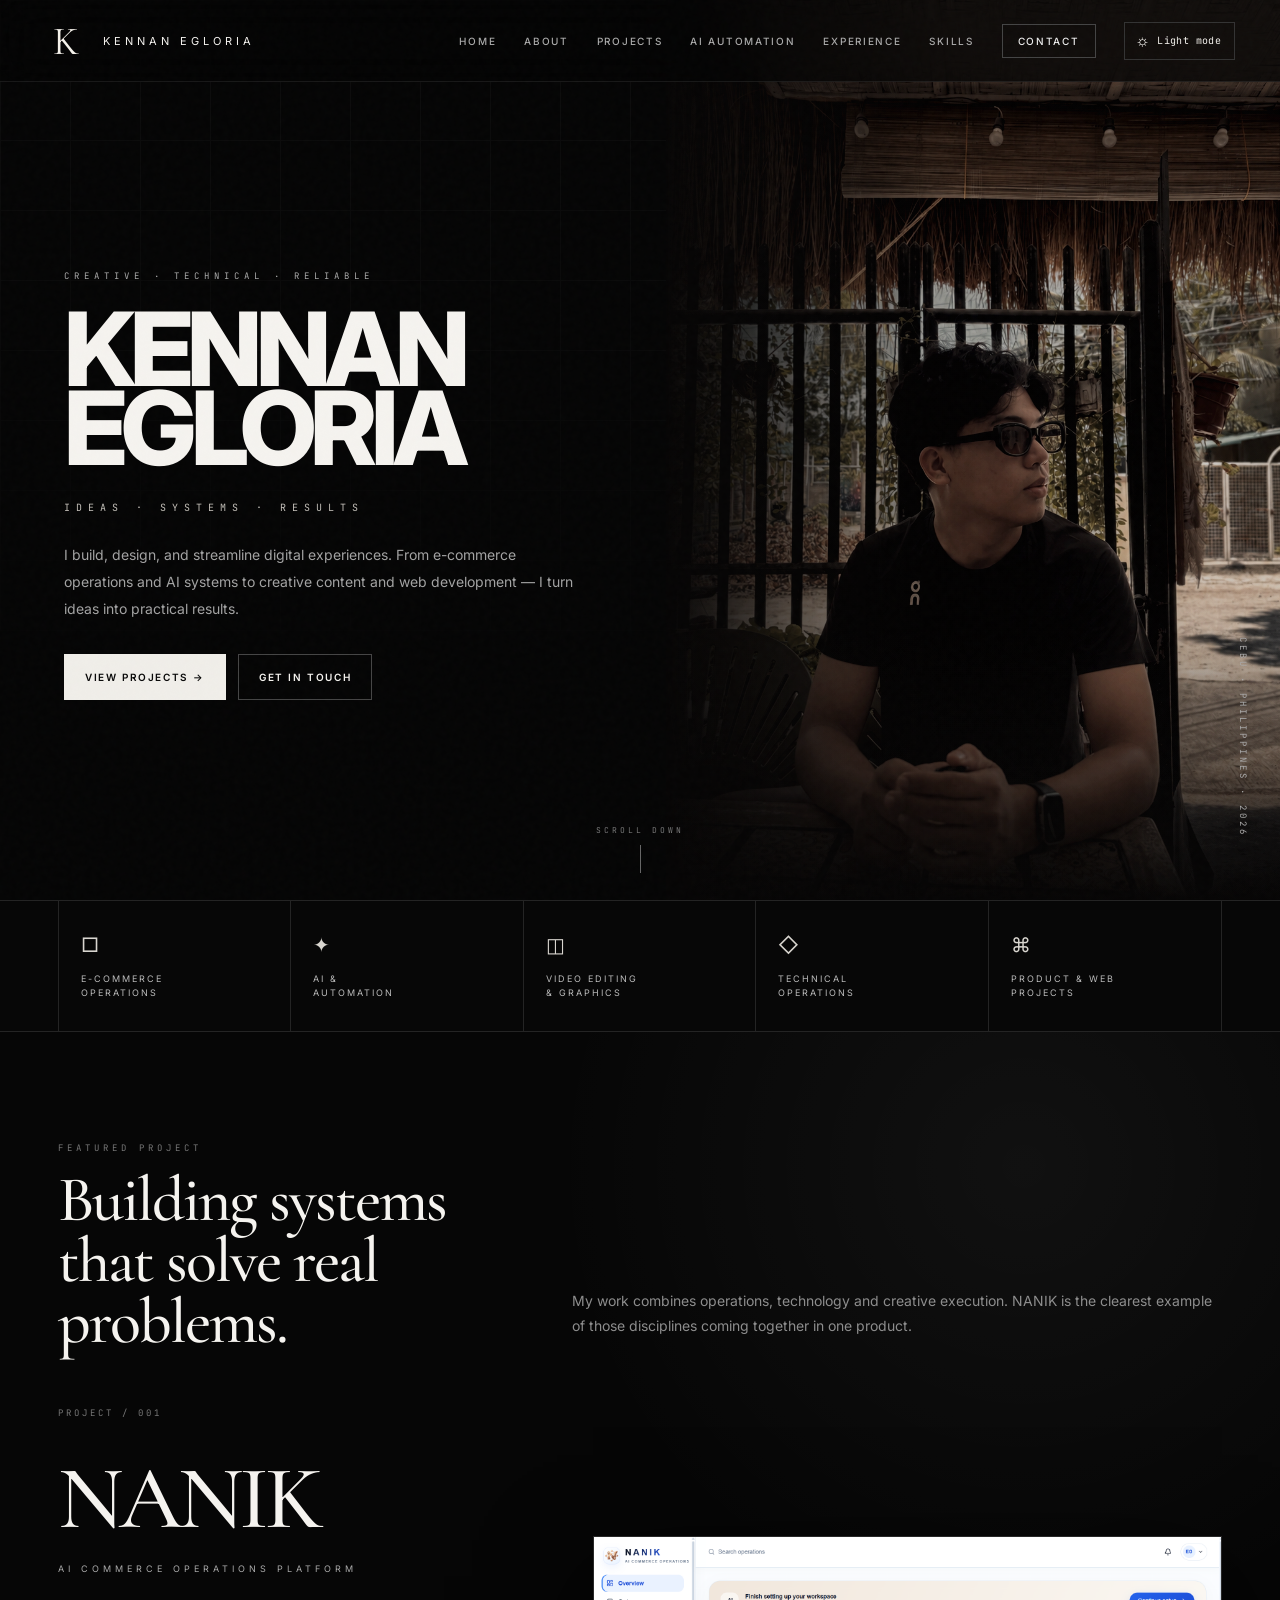
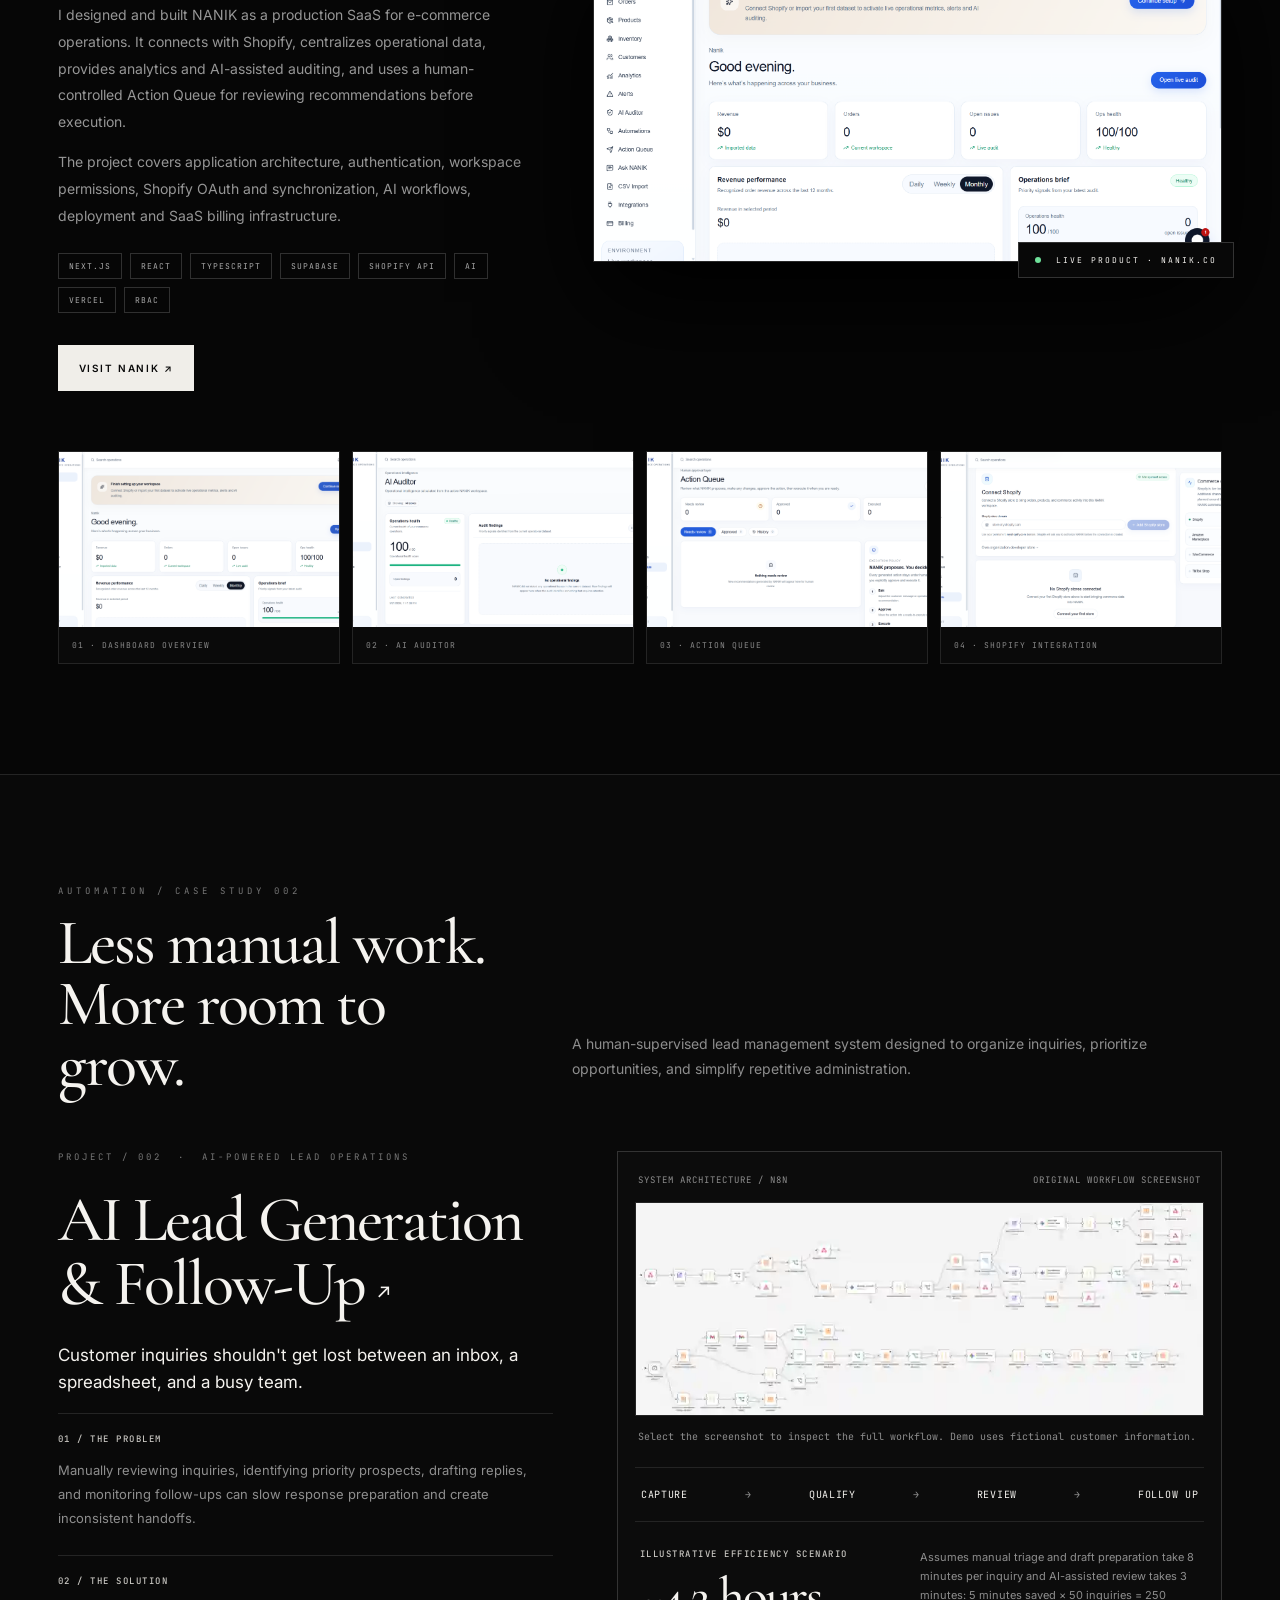
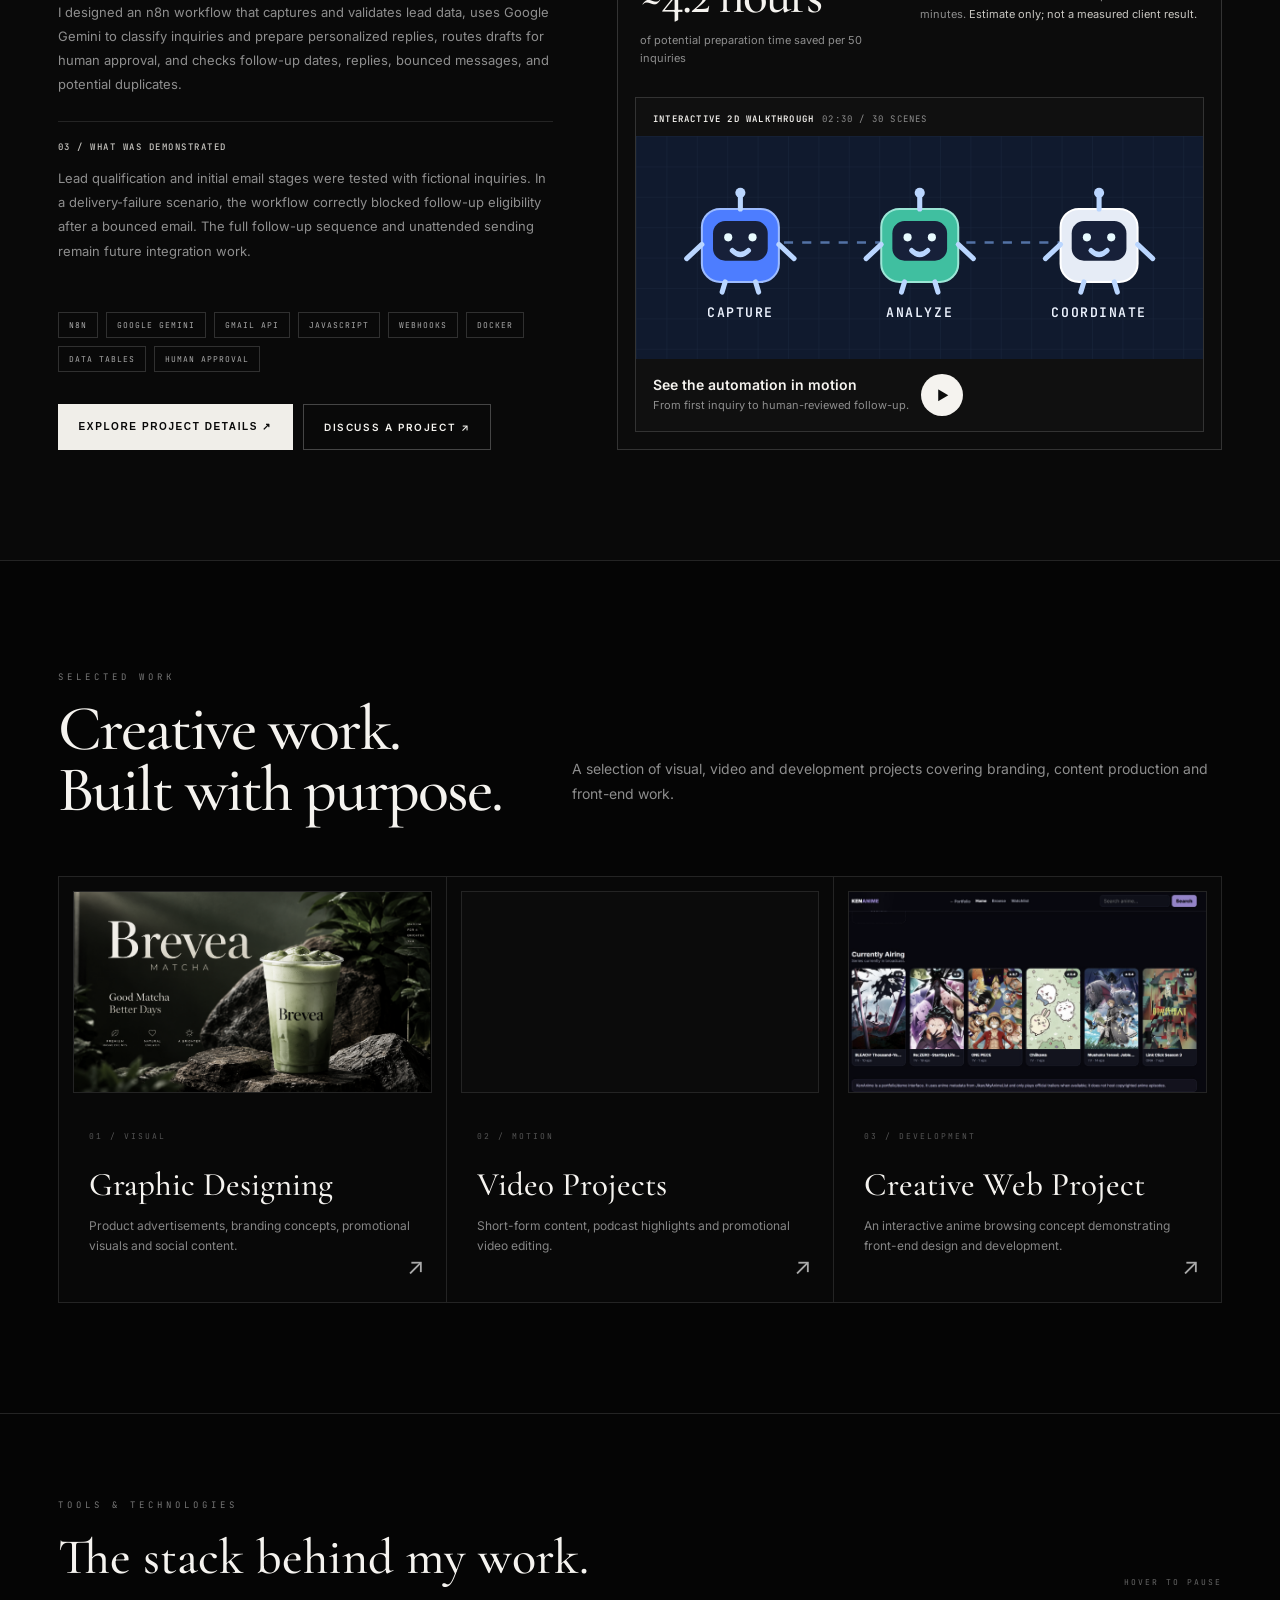
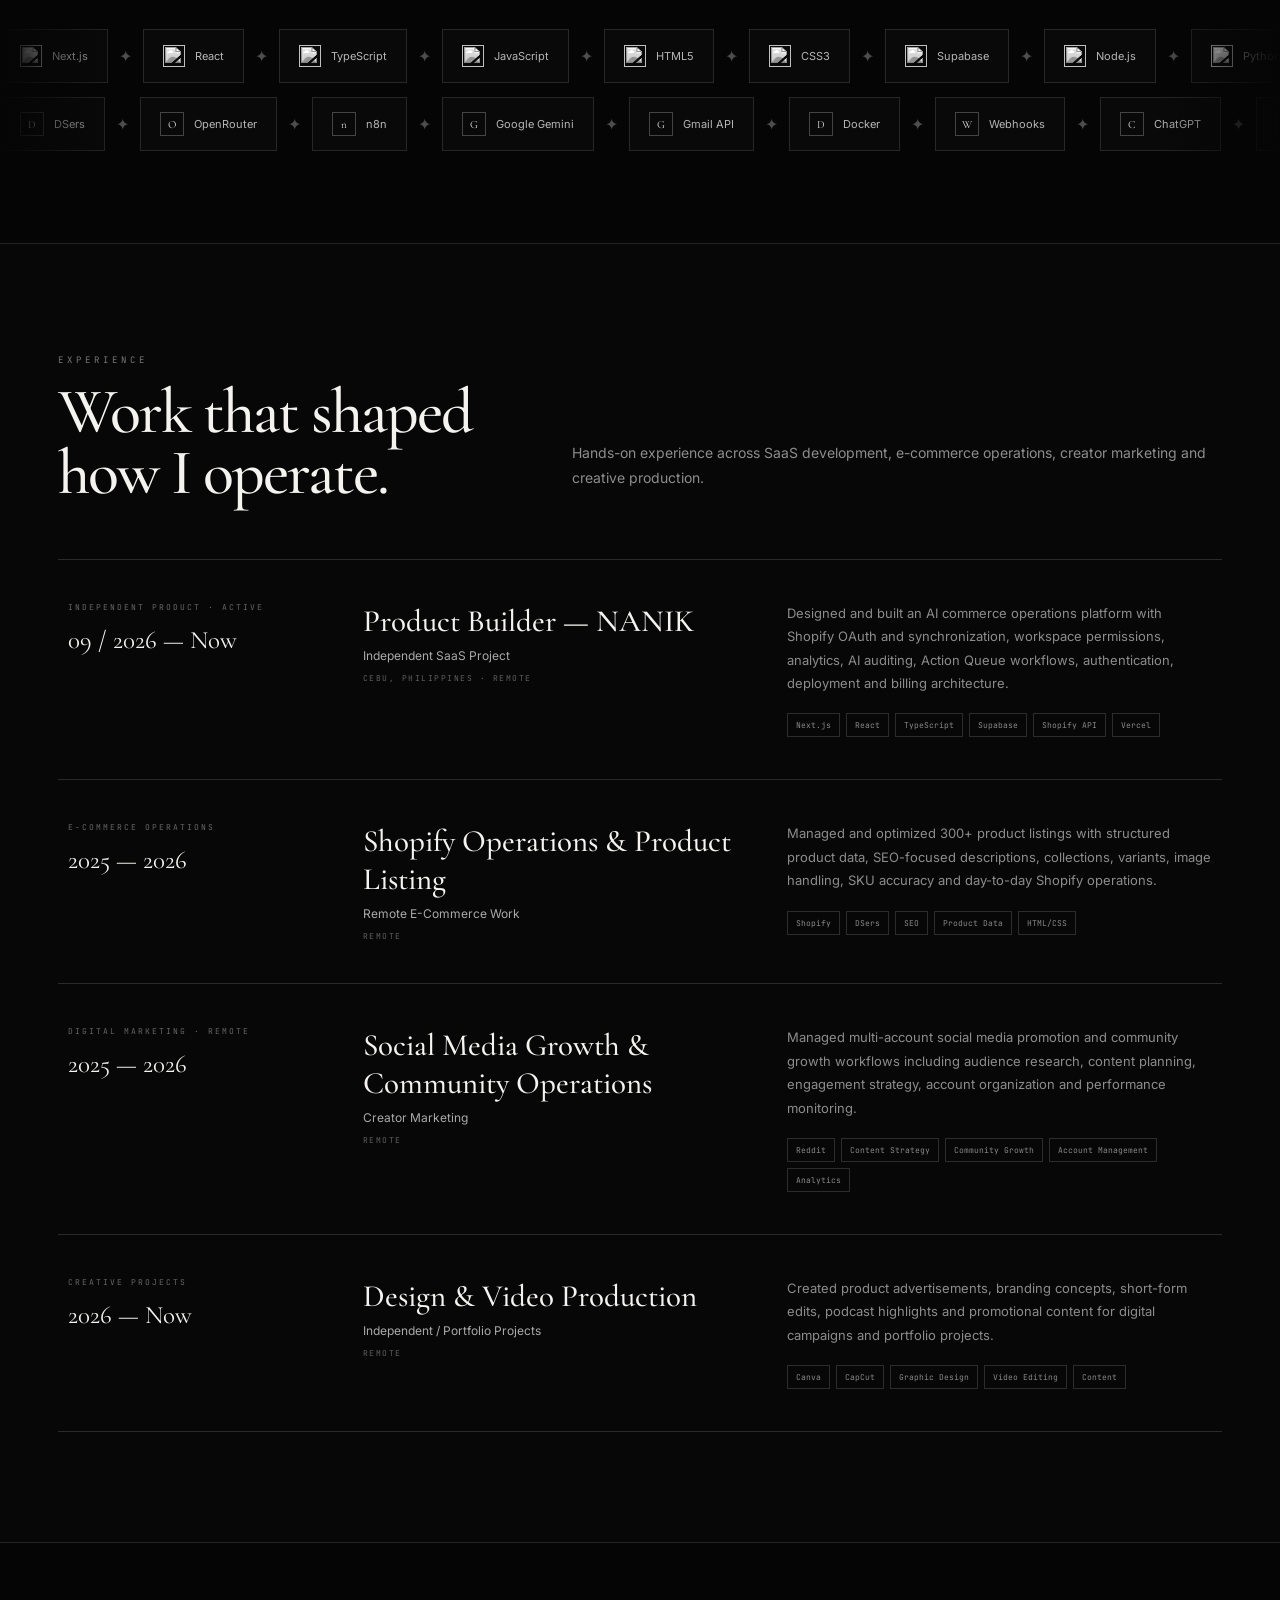
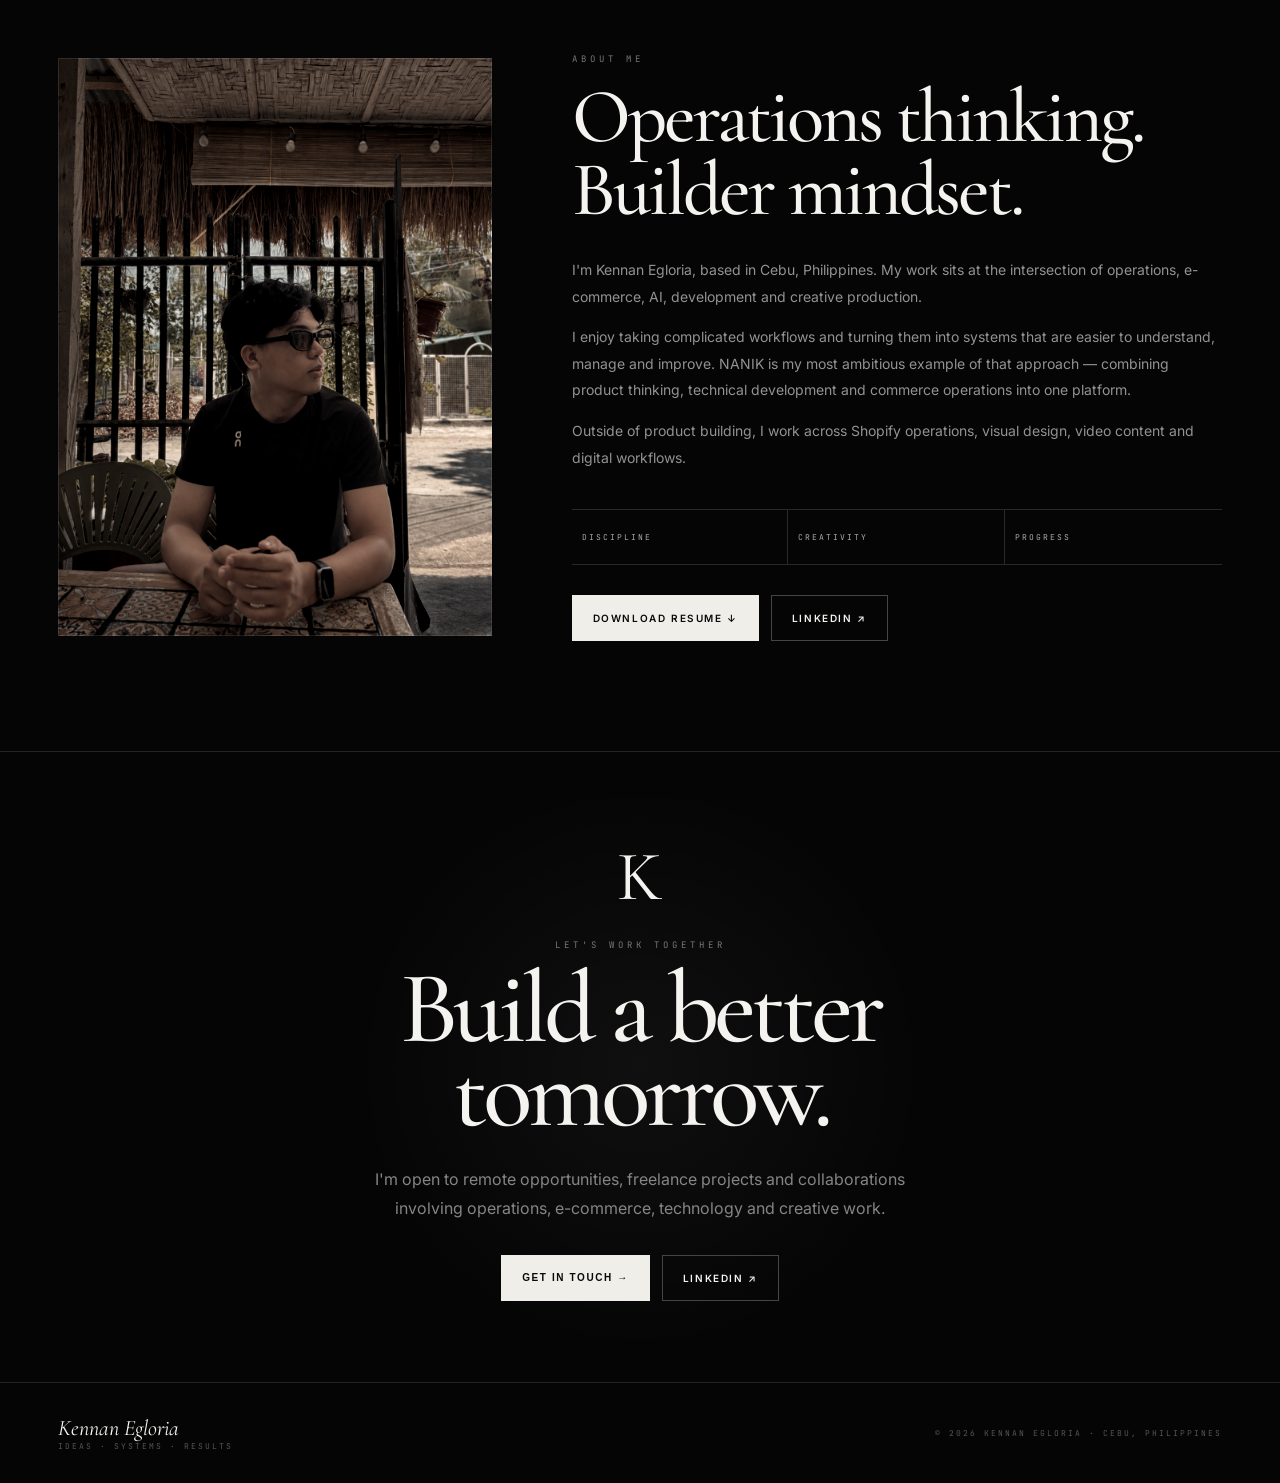
==== commit 34df2121: "Expand animation thumbnail to fill portfolio column and restore modal focus correctly" ====
--- a/index.html
+++ b/index.html
@@ -1875,7 +1875,7 @@
 /* AI AUTOMATION: space-filling preview and accessible presentation/project dialogs */
 .automation-visual{display:flex;flex-direction:column}
 .automation-preview{
-  margin-top:24px;width:100%;min-height:258px;padding:0;
+  margin-top:20px;width:100%;min-height:280px;flex:1;padding:0;
   display:flex;flex-direction:column;justify-content:space-between;
   color:var(--white);text-align:left;cursor:pointer;font-family:var(--sans);
   border:1px solid var(--border2);background:var(--panel2);
@@ -1887,7 +1887,7 @@
 }
 .automation-preview-heading{display:flex;align-items:center;justify-content:space-between;gap:8px;padding:15px 17px 11px;font:600 9px var(--mono);letter-spacing:1.2px}
 .automation-preview-heading span:last-child{color:var(--muted);font-weight:400}
-.automation-preview-image{display:block;width:100%;height:auto;max-height:235px;flex:1;min-height:140px;object-fit:contain;background:#101a2e;color:#7d99c3}
+.automation-preview-image{display:block;width:100%;height:100%;max-height:none;flex:1;min-height:150px;object-fit:contain;background:#101a2e;color:#7d99c3}
 .automation-preview-bg{fill:#101a2e}
 .automation-preview-line{stroke:#7ca8ef;stroke-width:2.5;stroke-dasharray:9 9;opacity:.62}
 .automation-bot-blue{fill:#4d7dff;stroke:#9dbcff;stroke-width:2}
@@ -4356,8 +4356,8 @@
   if(reduced.addEventListener)reduced.addEventListener('change',()=>{if(reduced.matches&&playing)pause()});
   setUi();
   // Playback begins only on user command; reduced-motion viewers can advance frame by frame.
+  root.addEventListener('aw:pause',pause);
 })();
-  root.addEventListener('aw:pause',pause);
 </script>
 <script id="automation-modal-runtime">
 
@@ -4371,8 +4371,9 @@
   let current=null,previousFocus=null;
   const focusable='button:not([disabled]), a[href], input:not([disabled]), [tabindex]:not([tabindex="-1"])';
   function openModal(modal){
+    const origin=current ? previousFocus : document.activeElement;
     if(current)closeModal(false);
-    previousFocus=document.activeElement;
+    previousFocus=origin;
     current=modal;
     modal.hidden=false;
     modal.setAttribute('aria-hidden','false');
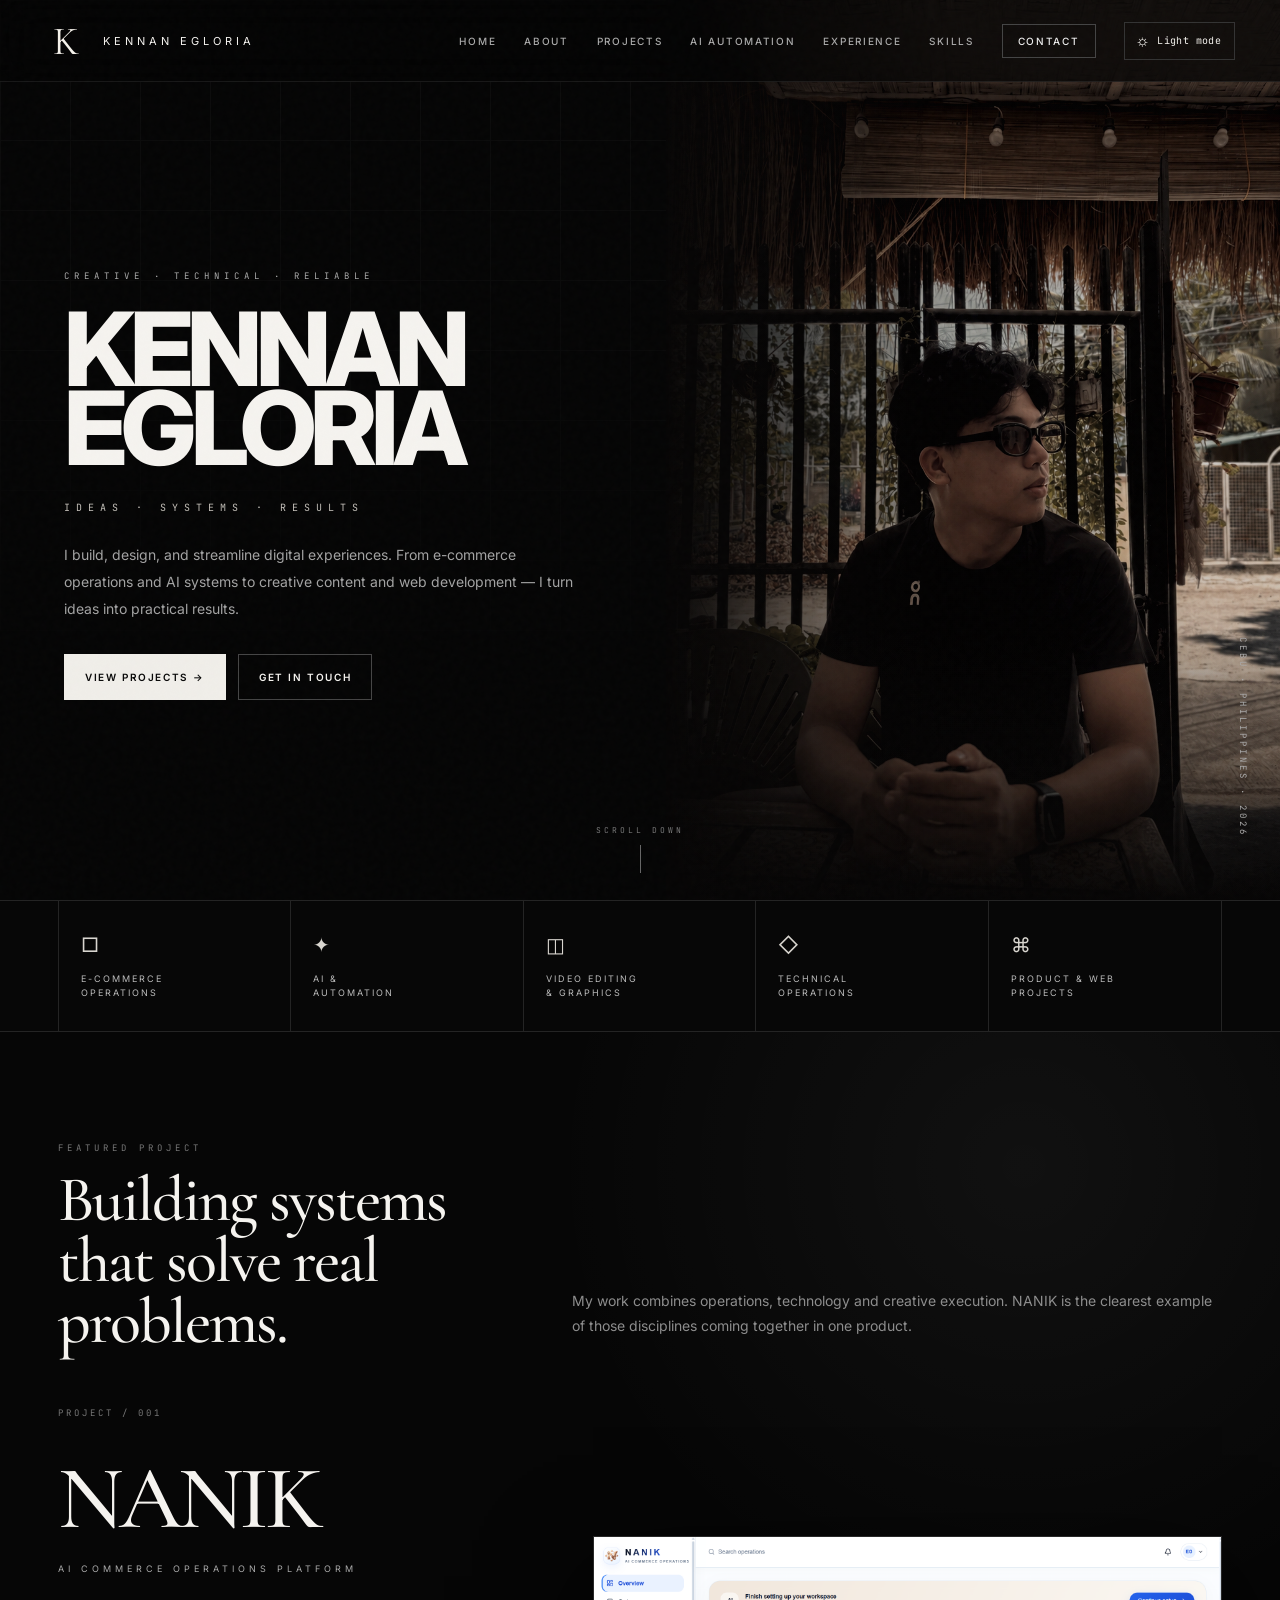
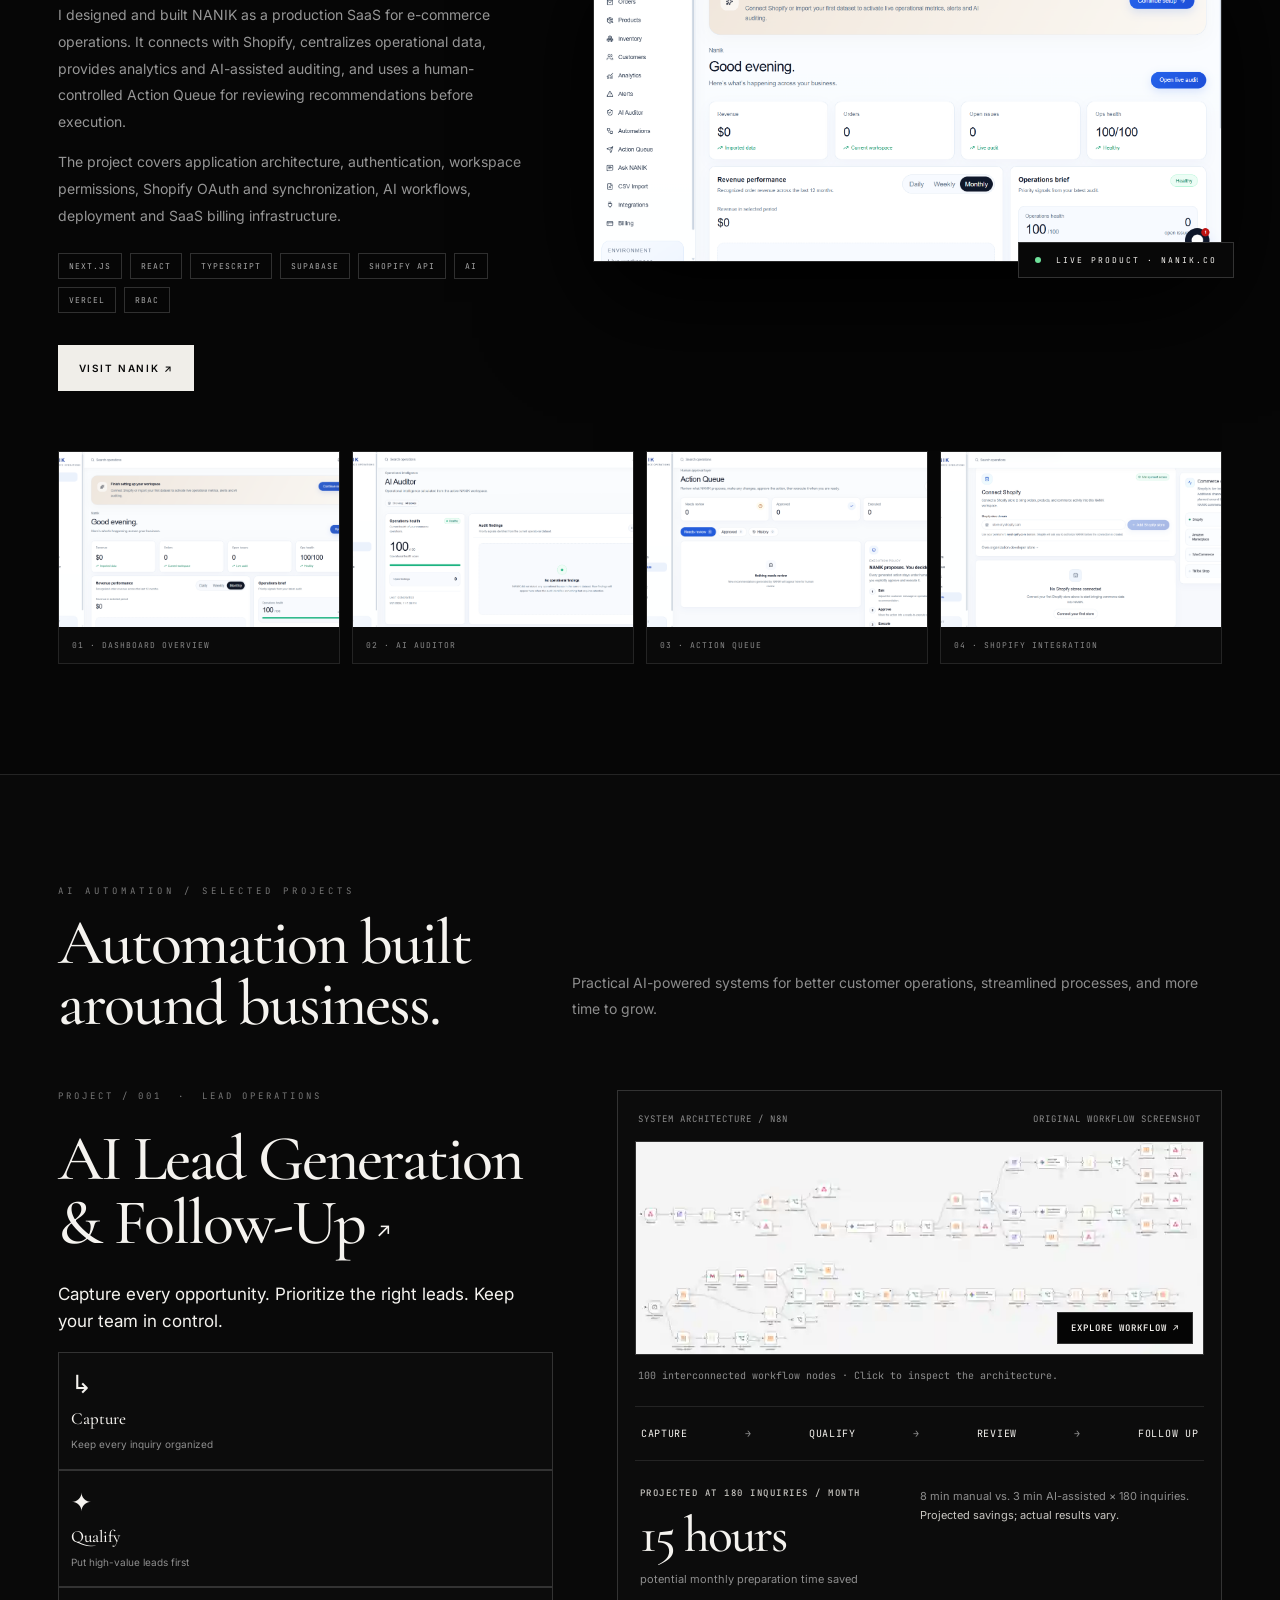
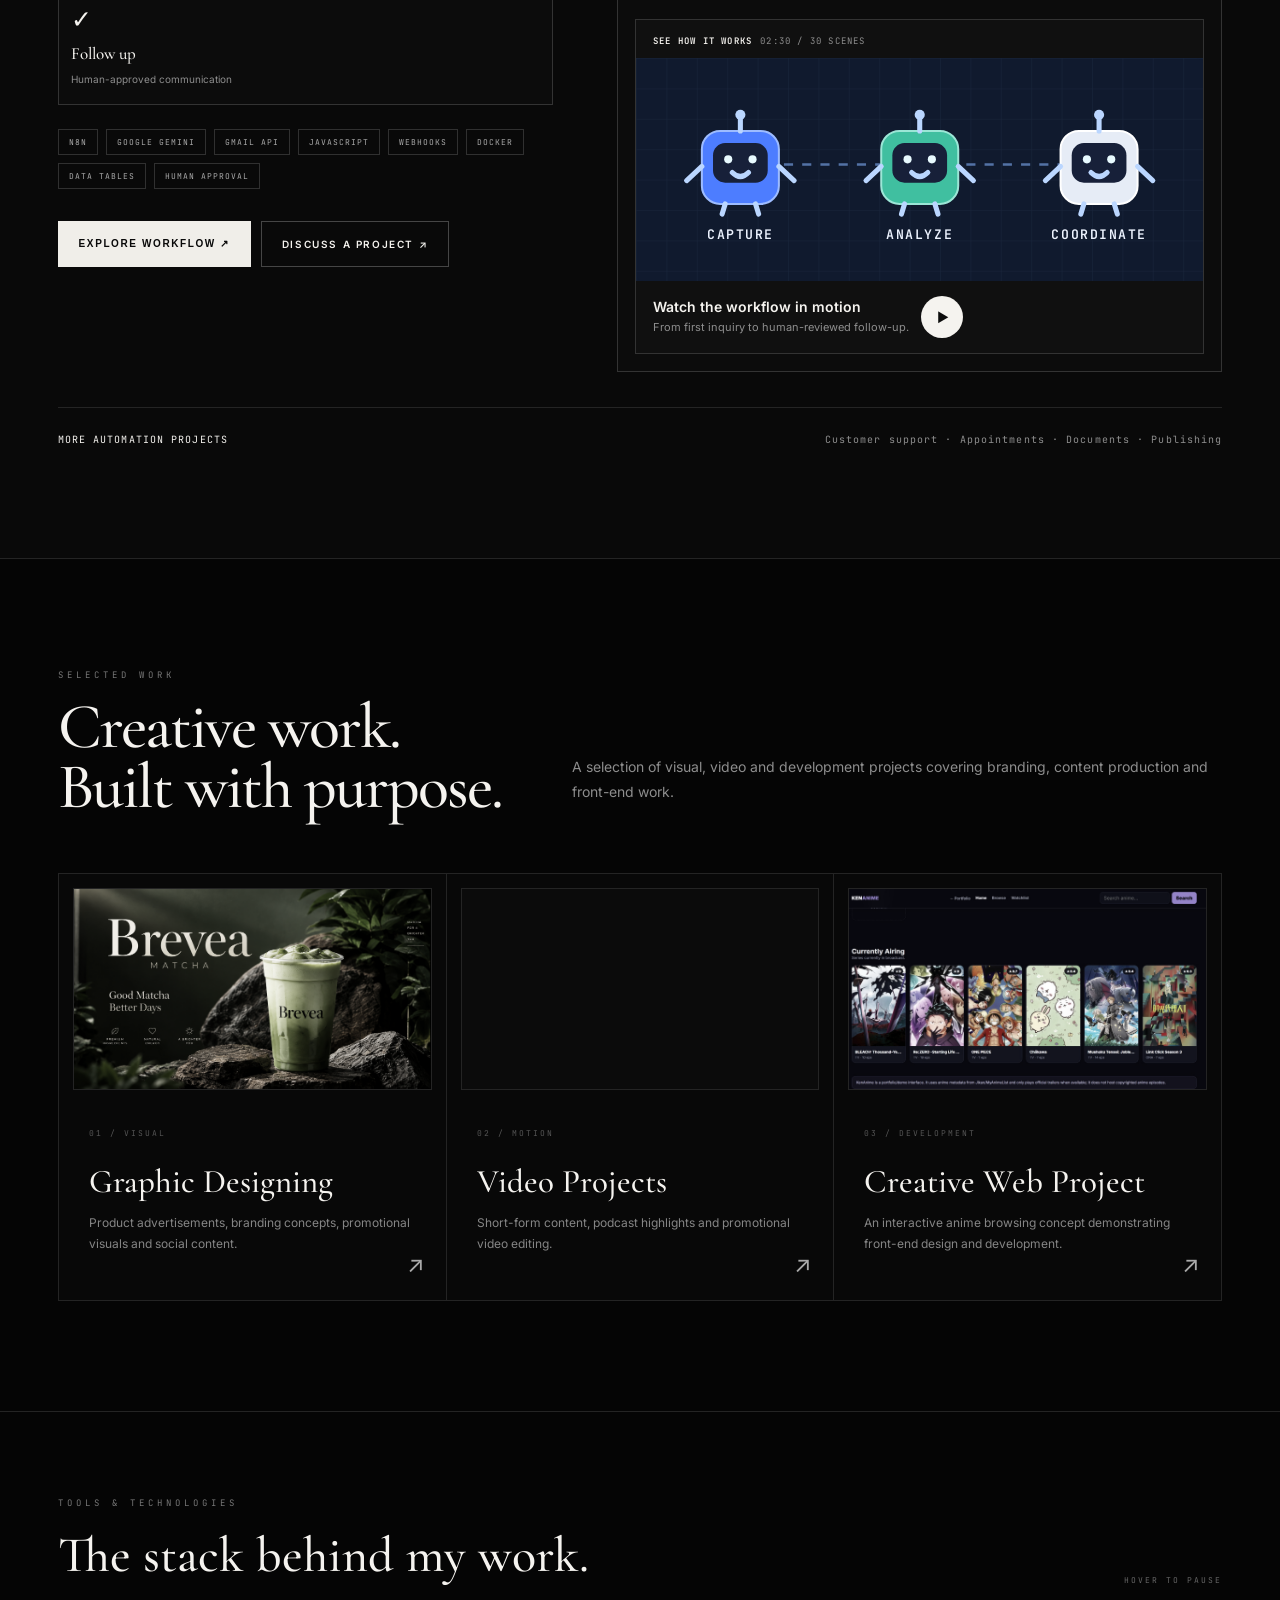
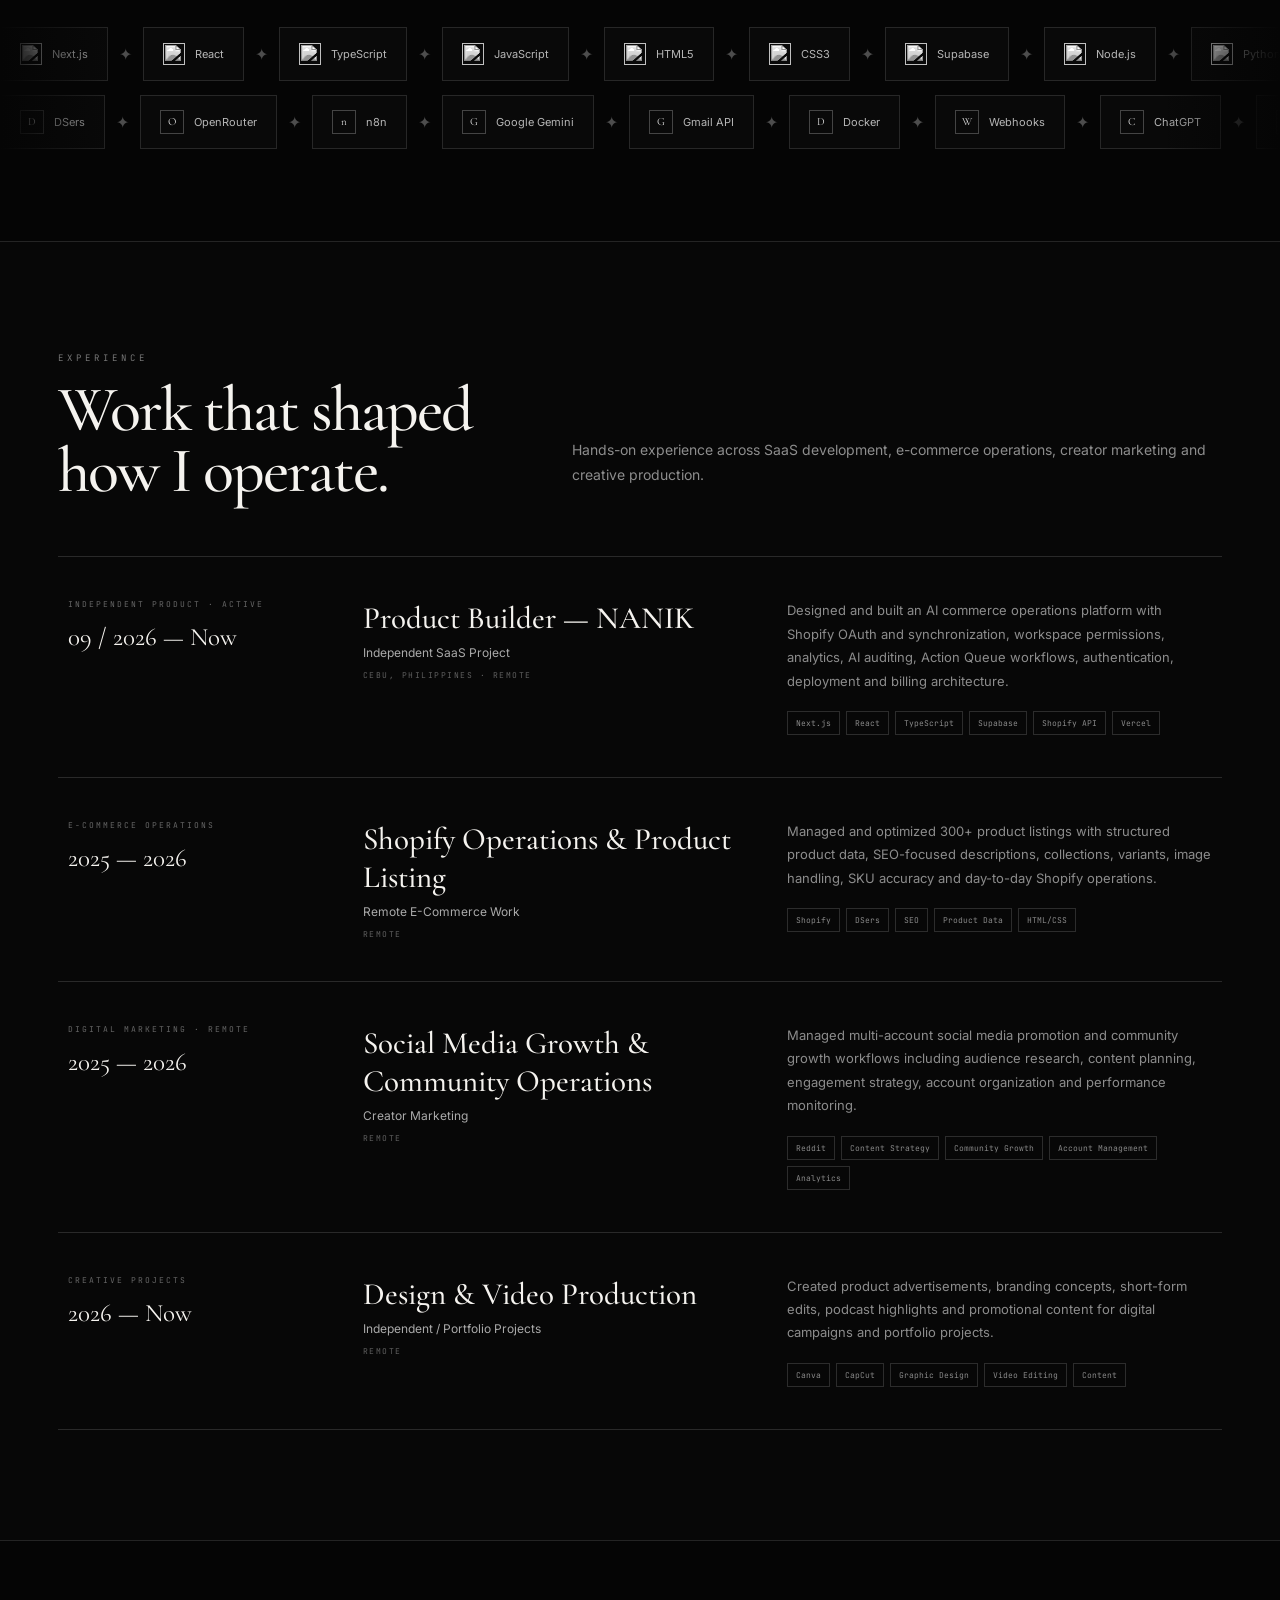
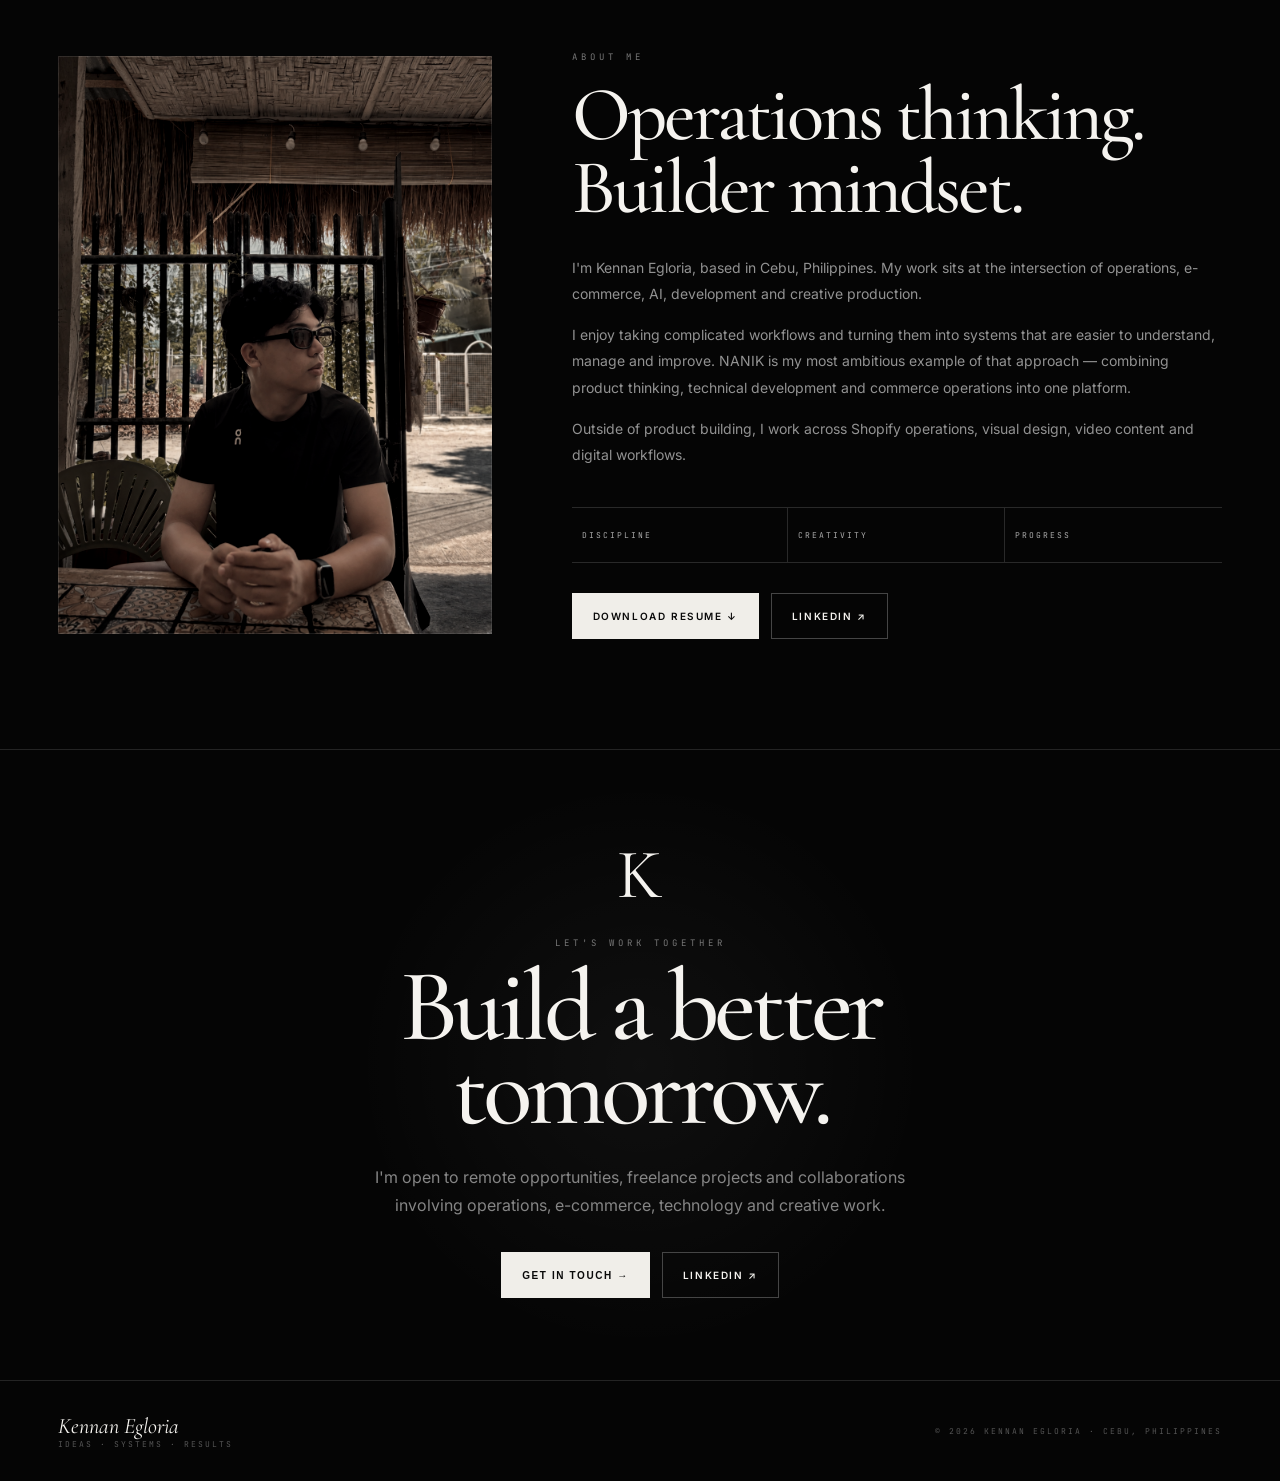
==== commit 56cdd447: "Present AI automation as scalable work portfolio with concise visual details and grounded monthly ef" ====
--- a/index.html
+++ b/index.html
@@ -1947,6 +1947,35 @@
  .automation-modal-head h2{font-size:29px}
 }
 
+<style id="automation-project-refresh">
+.automation-benefits{display:grid;grid-template-columns:repeat(3,minmax(0,1fr));gap:9px;margin:22px 0 25px}
+.automation-benefits>div{min-width:0;padding:17px 12px;background:var(--panel);border:1px solid var(--border2);display:flex;flex-direction:column;gap:8px}
+.automation-benefit-icon{font:25px var(--serif);color:var(--white)}
+.automation-benefits strong{font:500 17px var(--serif)}
+.automation-benefits small{font:10px/1.45 var(--sans);color:var(--muted)}
+.automation-architecture-trigger{background:transparent;border:1px solid var(--border2);color:var(--white);padding:0;width:100%;position:relative;cursor:zoom-in;display:block;overflow:hidden}
+.automation-architecture-trigger img{width:100%;display:block;transition:transform .3s}
+.automation-architecture-trigger:hover img{transform:scale(1.025)}
+.automation-architecture-label{position:absolute;bottom:10px;right:10px;padding:9px 13px;background:var(--bg);border:1px solid var(--border2);font:600 9px var(--mono);letter-spacing:1px}
+.automation-architecture-trigger:focus-visible{outline:2px solid var(--white);outline-offset:3px}
+.automation-next-project{border-top:1px solid var(--border);padding:24px 0 0;margin-top:35px;display:flex;justify-content:space-between;gap:20px;flex-wrap:wrap;font:10px/1.6 var(--mono);letter-spacing:1.1px;color:var(--muted)}
+.automation-next-project span:first-child{color:var(--white)}
+.automation-details-minimal{padding:32px}
+.automation-details-minimal .automation-detail-lead{margin-bottom:30px}
+.automation-story-cards{display:grid;grid-template-columns:repeat(3,minmax(0,1fr));gap:12px}
+.automation-story-cards>div{background:var(--panel);border:1px solid var(--border2);padding:22px;min-height:172px}
+.automation-card-symbol{font:500 29px var(--serif);color:var(--white)}
+.automation-story-cards h3{font:500 34px var(--serif);margin:15px 0 8px}
+.automation-story-cards p{font:12px/1.65 var(--sans);color:var(--muted);margin:0}
+.automation-summary-stat{display:flex;align-items:end;gap:20px;border-top:1px solid var(--border2);padding:25px 0 10px;margin-top:30px}
+.automation-summary-stat strong{font:500 67px/1 var(--serif)}
+.automation-summary-stat span{font:13px/1.5 var(--sans);color:var(--muted);max-width:220px}
+.automation-short-footnote{font:10px/1.6 var(--mono);color:var(--muted);margin:12px 0}
+.automation-modal-architecture{width:min(1400px,100%)}
+.automation-architecture-figure{padding:20px;overflow:auto}
+.automation-architecture-figure img{display:block;width:100%;min-width:800px;background:#f7f7f7}
+.automation-architecture-figure p{font:12px/1.7 var(--mono);color:var(--muted)}
+@media(max-width:720px){.automation-benefits{grid-template-columns:1fr}.automation-story-cards{grid-template-columns:1fr}.automation-story-cards>div{min-height:unset}.automation-details-minimal{padding:22px}.automation-summary-stat strong{font-size:55px}}
 </style>
 </head>
 
@@ -2282,44 +2311,37 @@
 
 
 <!-- =====================================================
-     AI AUTOMATION CASE STUDY
+     AI AUTOMATION PROJECTS
 ===================================================== -->
 
 <section class="section automation-case" id="automation" aria-labelledby="automation-title">
   <div class="wrap">
     <div class="section-head">
       <div>
-        <div class="section-label">Automation / Case Study 002</div>
-        <h2 class="section-title" id="automation-title">Less manual work.<br>More room to grow.</h2>
+        <div class="section-label">AI Automation / Selected Projects</div>
+        <h2 class="section-title" id="automation-title">Automation built<br>around business.</h2>
       </div>
-      <p class="section-intro">A human-supervised lead management system designed to organize inquiries, prioritize opportunities, and simplify repetitive administration.</p>
+      <p class="section-intro">Practical AI-powered systems for better customer operations, streamlined processes, and more time to grow.</p>
     </div>
 
 
     <div class="automation-layout">
       <div class="automation-story">
-        <div class="project-number">PROJECT / 002 &nbsp;·&nbsp; AI-POWERED LEAD OPERATIONS</div>
+        <div class="project-number">PROJECT / 001 &nbsp;·&nbsp; LEAD OPERATIONS</div>
         <h3><button class="automation-project-title" type="button" id="openAutomationDetailsTitle" aria-haspopup="dialog" aria-controls="automationDetailsModal">AI Lead Generation<br>&amp; Follow-Up <span aria-hidden="true">↗</span></button></h3>
-        <p class="automation-lead">Customer inquiries shouldn't get lost between an inbox, a spreadsheet, and a busy team.</p>
-
-        <div class="automation-block">
-          <span class="automation-eyebrow">01 / The problem</span>
-          <p>Manually reviewing inquiries, identifying priority prospects, drafting replies, and monitoring follow-ups can slow response preparation and create inconsistent handoffs.</p>
-        </div>
-        <div class="automation-block">
-          <span class="automation-eyebrow">02 / The solution</span>
-          <p>I designed an n8n workflow that captures and validates lead data, uses Google Gemini to classify inquiries and prepare personalized replies, routes drafts for human approval, and checks follow-up dates, replies, bounced messages, and potential duplicates.</p>
-        </div>
-        <div class="automation-block">
-          <span class="automation-eyebrow">03 / What was demonstrated</span>
-          <p>Lead qualification and initial email stages were tested with fictional inquiries. In a delivery-failure scenario, the workflow correctly blocked follow-up eligibility after a bounced email. The full follow-up sequence and unattended sending remain future integration work.</p>
+        <p class="automation-lead">Capture every opportunity. Prioritize the right leads. Keep your team in control.</p>
+
+        <div class="automation-benefits">
+          <div><span class="automation-benefit-icon">↳</span><strong>Capture</strong><small>Keep every inquiry organized</small></div>
+          <div><span class="automation-benefit-icon">✦</span><strong>Qualify</strong><small>Put high-value leads first</small></div>
+          <div><span class="automation-benefit-icon">✓</span><strong>Follow up</strong><small>Human-approved communication</small></div>
         </div>
         <div class="tags automation-tags">
           <span class="tag">n8n</span><span class="tag">Google Gemini</span><span class="tag">Gmail API</span>
           <span class="tag">JavaScript</span><span class="tag">Webhooks</span><span class="tag">Docker</span>
           <span class="tag">Data Tables</span><span class="tag">Human Approval</span>
         </div>
-        <div class="automation-actions"><button type="button" class="btn btn-light" id="openAutomationDetails" aria-haspopup="dialog" aria-controls="automationDetailsModal">Explore Project Details ↗</button><a class="btn" href="mailto:Egloriakennan11@gmail.com?subject=AI%20Automation%20Inquiry">Discuss a Project ↗</a></div>
+        <div class="automation-actions"><button type="button" class="btn btn-light" id="openAutomationDetails" aria-haspopup="dialog" aria-controls="automationDetailsModal">Explore Workflow ↗</button><a class="btn" href="mailto:Egloriakennan11@gmail.com?subject=AI%20Automation%20Inquiry">Discuss a Project ↗</a></div>
       </div>
 
       <div class="automation-visual">
@@ -2327,26 +2349,26 @@
           <span>System architecture / n8n</span>
           <span>Original workflow screenshot</span>
         </div>
-        <a href="assets/images/ai-lead-workflow.svg" target="_blank" rel="noopener" aria-label="View the full AI automation workflow screenshot">
-          <img src="assets/images/ai-lead-workflow.svg" loading="lazy" width="760" height="284"
-            alt="Original n8n workflow showing lead intake, Gemini qualification, human approval and follow-up monitoring" />
-        </a>
-        <p class="automation-image-note">Select the screenshot to inspect the full workflow. Demo uses fictional customer information.</p>
+        <button type="button" class="automation-architecture-trigger" id="openWorkflowModal" aria-haspopup="dialog" aria-controls="workflowModal">
+          <img src="assets/images/ai-lead-workflow.svg" loading="lazy" width="760" height="284" alt="n8n workflow architecture overview" />
+          <span class="automation-architecture-label">EXPLORE WORKFLOW ↗</span>
+        </button>
+        <p class="automation-image-note">100 interconnected workflow nodes · Click to inspect the architecture.</p>
 
         <div class="automation-flow" aria-label="Core workflow steps">
           <span>Capture</span><b>→</b><span>Qualify</span><b>→</b><span>Review</span><b>→</b><span>Follow up</span>
         </div>
         <div class="automation-efficiency">
           <div>
-            <span class="automation-eyebrow">Illustrative efficiency scenario</span>
-            <strong>~4.2 hours</strong>
-            <small>of potential preparation time saved per 50 inquiries</small>
+            <span class="automation-eyebrow">Projected at 180 inquiries / month</span>
+            <strong>15 hours</strong>
+            <small>potential monthly preparation time saved</small>
           </div>
-          <p>Assumes manual triage and draft preparation take 8 minutes per inquiry and AI-assisted review takes 3 minutes: 5 minutes saved × 50 inquiries = 250 minutes. <em>Estimate only; not a measured client result.</em></p>
+          <p>8 min manual vs. 3 min AI-assisted × 180 inquiries. <em>Projected savings; actual results vary.</em></p>
         </div>
 
         <button type="button" class="automation-preview" id="openAnimationModal" aria-haspopup="dialog" aria-controls="animationModal">
-          <span class="automation-preview-heading"><span>INTERACTIVE 2D WALKTHROUGH</span><span>02:30 / 30 SCENES</span></span>
+          <span class="automation-preview-heading"><span>SEE HOW IT WORKS</span><span>02:30 / 30 SCENES</span></span>
           <svg class="automation-preview-image" viewBox="0 0 560 220" role="img" aria-label="Three AI assistant characters coordinating incoming leads along a workflow">
             <defs><pattern id="apGrid" width="30" height="30" patternUnits="userSpaceOnUse"><path d="M30 0H0V30" fill="none" stroke="currentColor" stroke-opacity=".09"/></pattern></defs>
             <rect width="560" height="220" rx="7" class="automation-preview-bg"/>
@@ -2375,12 +2397,13 @@
             <text x="457" y="179" class="automation-preview-svg-label" text-anchor="middle">COORDINATE</text>
           </svg>
           <span class="automation-preview-bottom">
-            <span class="automation-preview-caption"><strong>See the automation in motion</strong><span>From first inquiry to human-reviewed follow-up.</span></span>
+            <span class="automation-preview-caption"><strong>Watch the workflow in motion</strong><span>From first inquiry to human-reviewed follow-up.</span></span>
             <span class="automation-preview-play" aria-hidden="true">▶</span>
           </span>
         </button>
       </div>
     </div>
+    <div class="automation-next-project"><span>MORE AUTOMATION PROJECTS</span><span>Customer support · Appointments · Documents · Publishing</span></div>
   </div>
 </section>
 
@@ -3030,7 +3053,14 @@
 
 </main>
 
-<!-- AI AUTOMATION PROJECT DETAIL & PRESENTATION MODALS -->
+<!-- AI AUTOMATION PROJECT MODALS -->
+<div class="automation-modal" id="workflowModal" role="dialog" aria-modal="true" aria-labelledby="workflowModalTitle" aria-hidden="true" hidden>
+ <div class="automation-modal-panel automation-modal-architecture">
+  <div class="automation-modal-head"><div><div class="section-label">n8n / Workflow Architecture</div><h2 id="workflowModalTitle">Behind the automation</h2></div><button type="button" class="automation-modal-close" data-close-automation-modal aria-label="Close workflow view">×</button></div>
+  <div class="automation-architecture-figure"><img src="assets/images/ai-lead-workflow.svg" alt="Full connected n8n lead generation and follow-up workflow" /><p>Lead capture → AI qualification → Human approval → Follow-up safeguards</p></div>
+ </div>
+</div>
+
 <div class="automation-modal" id="animationModal" role="dialog" aria-modal="true" aria-labelledby="animationModalTitle" aria-hidden="true" hidden>
   <div class="automation-modal-panel automation-modal-film">
     <div class="automation-modal-head"><div><div class="section-label">Interactive Process Presentation</div><h2 id="animationModalTitle">AI Lead Generation &amp; Follow-Up</h2></div>
@@ -3067,7 +3097,7 @@
         <div class="aw-storyboard-side">
           <div class="aw-mini-label">IN THE PIPELINE</div>
           <div class="aw-mini-value" id="awMetric">Too many manual steps</div>
-          <div class="aw-mini-note">Narration displayed as captions. Visual-only explainer; no real data is submitted.</div>
+          <div class="aw-mini-note">Watch the process from inquiry to follow-up.</div>
         </div>
       </div>
 
@@ -3094,7 +3124,7 @@
           <span class="aw-player-footnote">30 scenes · 150 seconds · Interactive 2D story</span>
         </div>
       </div>
-      <div class="aw-ethical-note">Business workflow illustration using fictional examples. Efficiency figures are scenario estimates, not verified customer results. Email delivery is not triggered by this animation.</div>
+      <div class="aw-ethical-note">Savings figures are modeled estimates. Email sending is not triggered by this presentation.</div>
     </div>
 
 
@@ -3103,19 +3133,19 @@
 
 <div class="automation-modal" id="automationDetailsModal" role="dialog" aria-modal="true" aria-labelledby="automationDetailsTitle" aria-hidden="true" hidden>
   <div class="automation-modal-panel automation-modal-details">
-    <div class="automation-modal-head"><div><div class="section-label">Project / 002 · AI Automation</div><h2 id="automationDetailsTitle">AI Lead Generation &amp; Follow-Up</h2></div>
+    <div class="automation-modal-head"><div><div class="section-label">AI Automation / Project 001</div><h2 id="automationDetailsTitle">AI Lead Generation &amp; Follow-Up</h2></div>
       <button type="button" class="automation-modal-close" aria-label="Close project details" data-close-automation-modal>×</button>
     </div>
-    <div class="automation-details-content">
-      <p class="automation-detail-lead">Capture customer inquiries, prioritize opportunities, and support timely communication—with a person making important decisions.</p>
-      <div class="automation-detail-grid">
-        <section><span class="automation-eyebrow">01 / The business challenge</span><h3>Leads shouldn't get lost in busy work.</h3><p>Manual data entry, disconnected inboxes, slow response preparation, and inconsistent follow-up tracking create unnecessary administrative work for agencies, small businesses, and e-commerce teams.</p></section>
-        <section><span class="automation-eyebrow">02 / How the system works</span><h3>Connected from inquiry to review.</h3><p>Incoming webhook submissions are validated and stored. Google Gemini assists with priority classification and personalized email drafting. Human reviewers approve or request revisions. Gmail drafts and scheduled follow-up checks support controlled communication.</p></section>
-        <section><span class="automation-eyebrow">03 / Built-in safeguards</span><h3>Automation with checkpoints.</h3><p>Input validation, draft review, reply inspection, bounce detection, and duplicate checks provide control over the process. Sending is intentionally kept under manual control in the current implementation.</p></section>
-        <section><span class="automation-eyebrow">04 / Potential efficiency</span><h3>Time back for client relationships.</h3><p>An illustrative calculation assumes preparation time drops from eight minutes to three minutes per inquiry. At 50 inquiries, that represents approximately 4.2 hours of potential time saved—not a measured client result.</p></section>
+    <div class="automation-details-content automation-details-minimal">
+      <p class="automation-detail-lead">Less admin. Faster lead preparation. More time for customers.</p>
+      <div class="automation-story-cards">
+        <div><span class="automation-card-symbol">01 ↳</span><h3>Capture</h3><p>Inquiries organized automatically</p></div>
+        <div><span class="automation-card-symbol">02 ✦</span><h3>Qualify</h3><p>AI prioritization and tailored drafts</p></div>
+        <div><span class="automation-card-symbol">03 ✓</span><h3>Review</h3><p>Human oversight and follow-up checks</p></div>
       </div>
-      <div class="tags"><span class="tag">n8n</span><span class="tag">Google Gemini</span><span class="tag">Gmail API</span><span class="tag">Webhooks</span><span class="tag">Docker</span><span class="tag">JavaScript</span><span class="tag">Human Approval</span></div>
-      <div class="automation-modal-cta"><button class="btn btn-light" id="detailsWatchAnimation" type="button">Watch the 2D Walkthrough ▶</button><a class="btn" href="mailto:Egloriakennan11@gmail.com?subject=AI%20Automation%20Inquiry">Discuss Your Workflow ↗</a></div>
+      <div class="automation-summary-stat"><strong>15 hrs</strong><span>potential time saved per month*</span></div>
+      <p class="automation-short-footnote">*Modeled: 180 inquiries/month × 5 minutes saved in preparation each. Actual results vary.</p>
+      <div class="automation-modal-cta"><button class="btn btn-light" id="detailsWatchAnimation" type="button">Watch How It Works ▶</button><a class="btn" href="mailto:Egloriakennan11@gmail.com?subject=AI%20Automation%20Inquiry">Let's Talk ↗</a></div>
     </div>
   </div>
 </div>
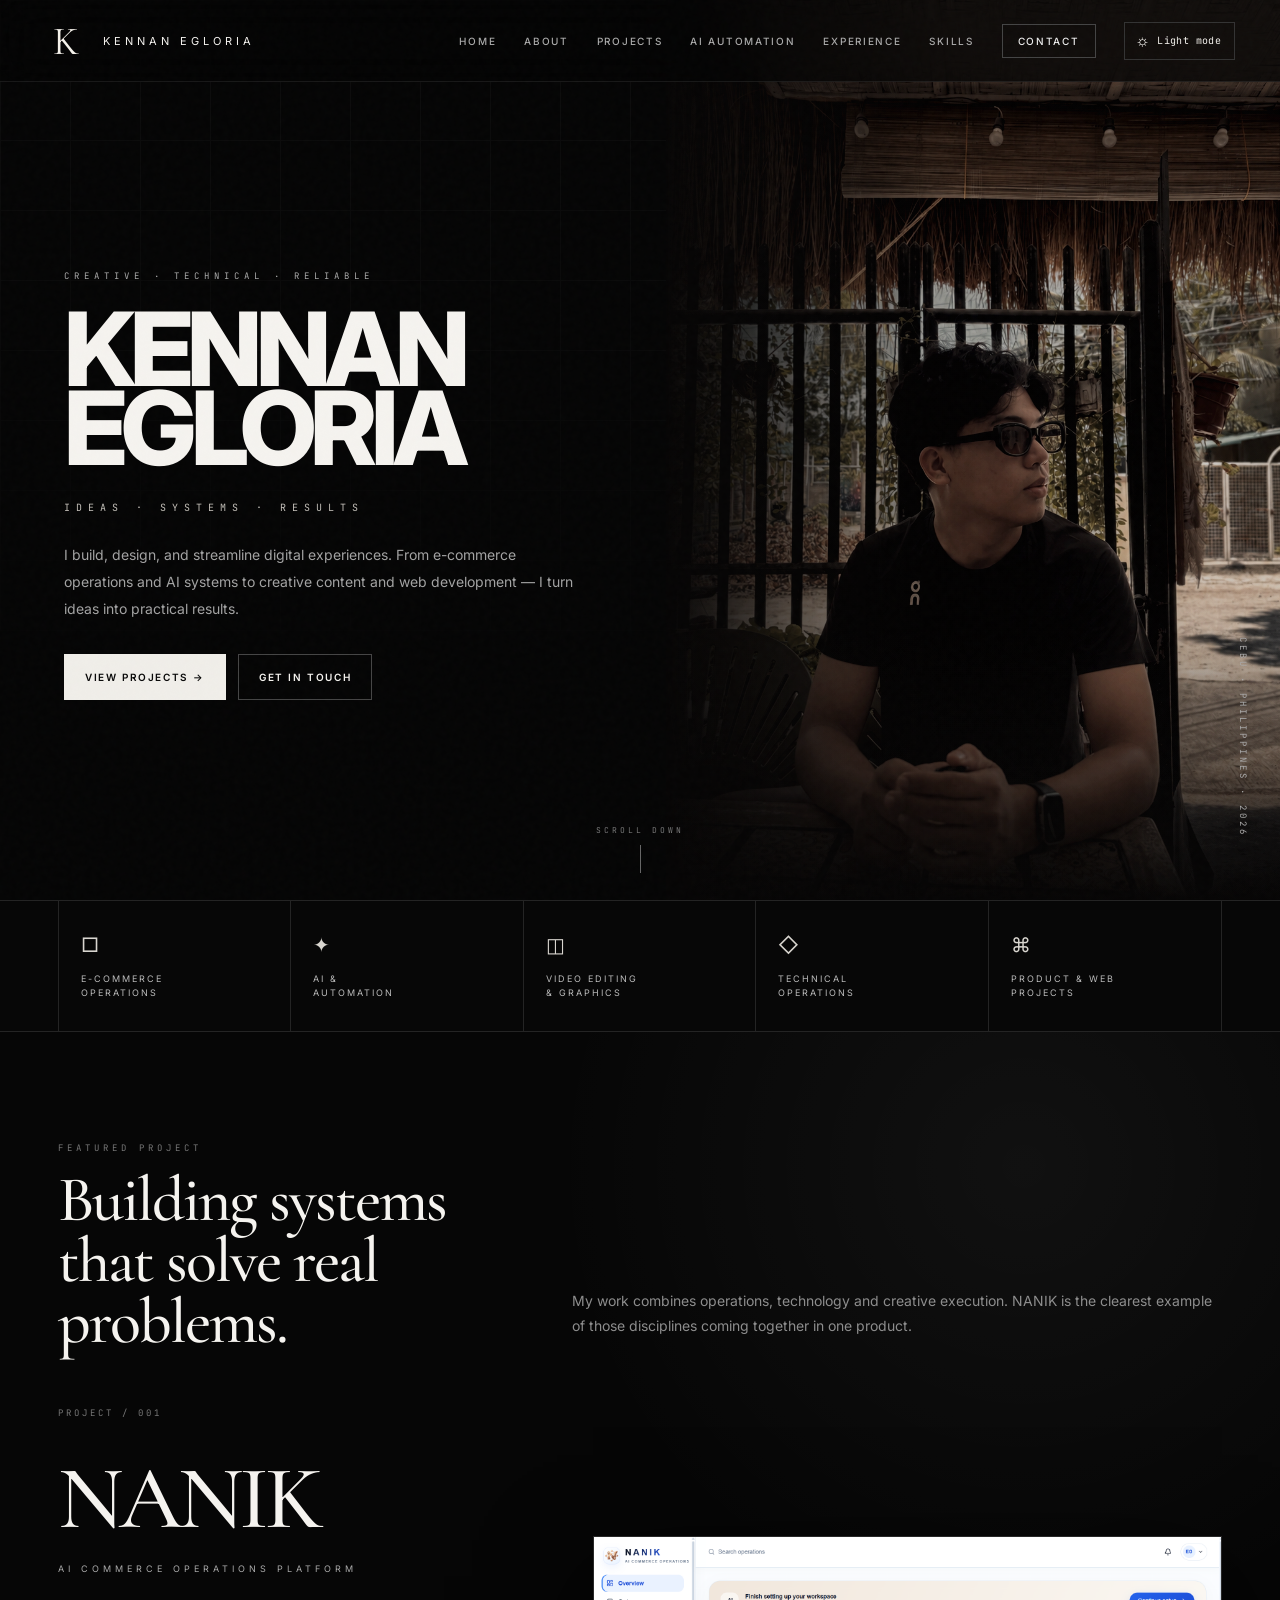
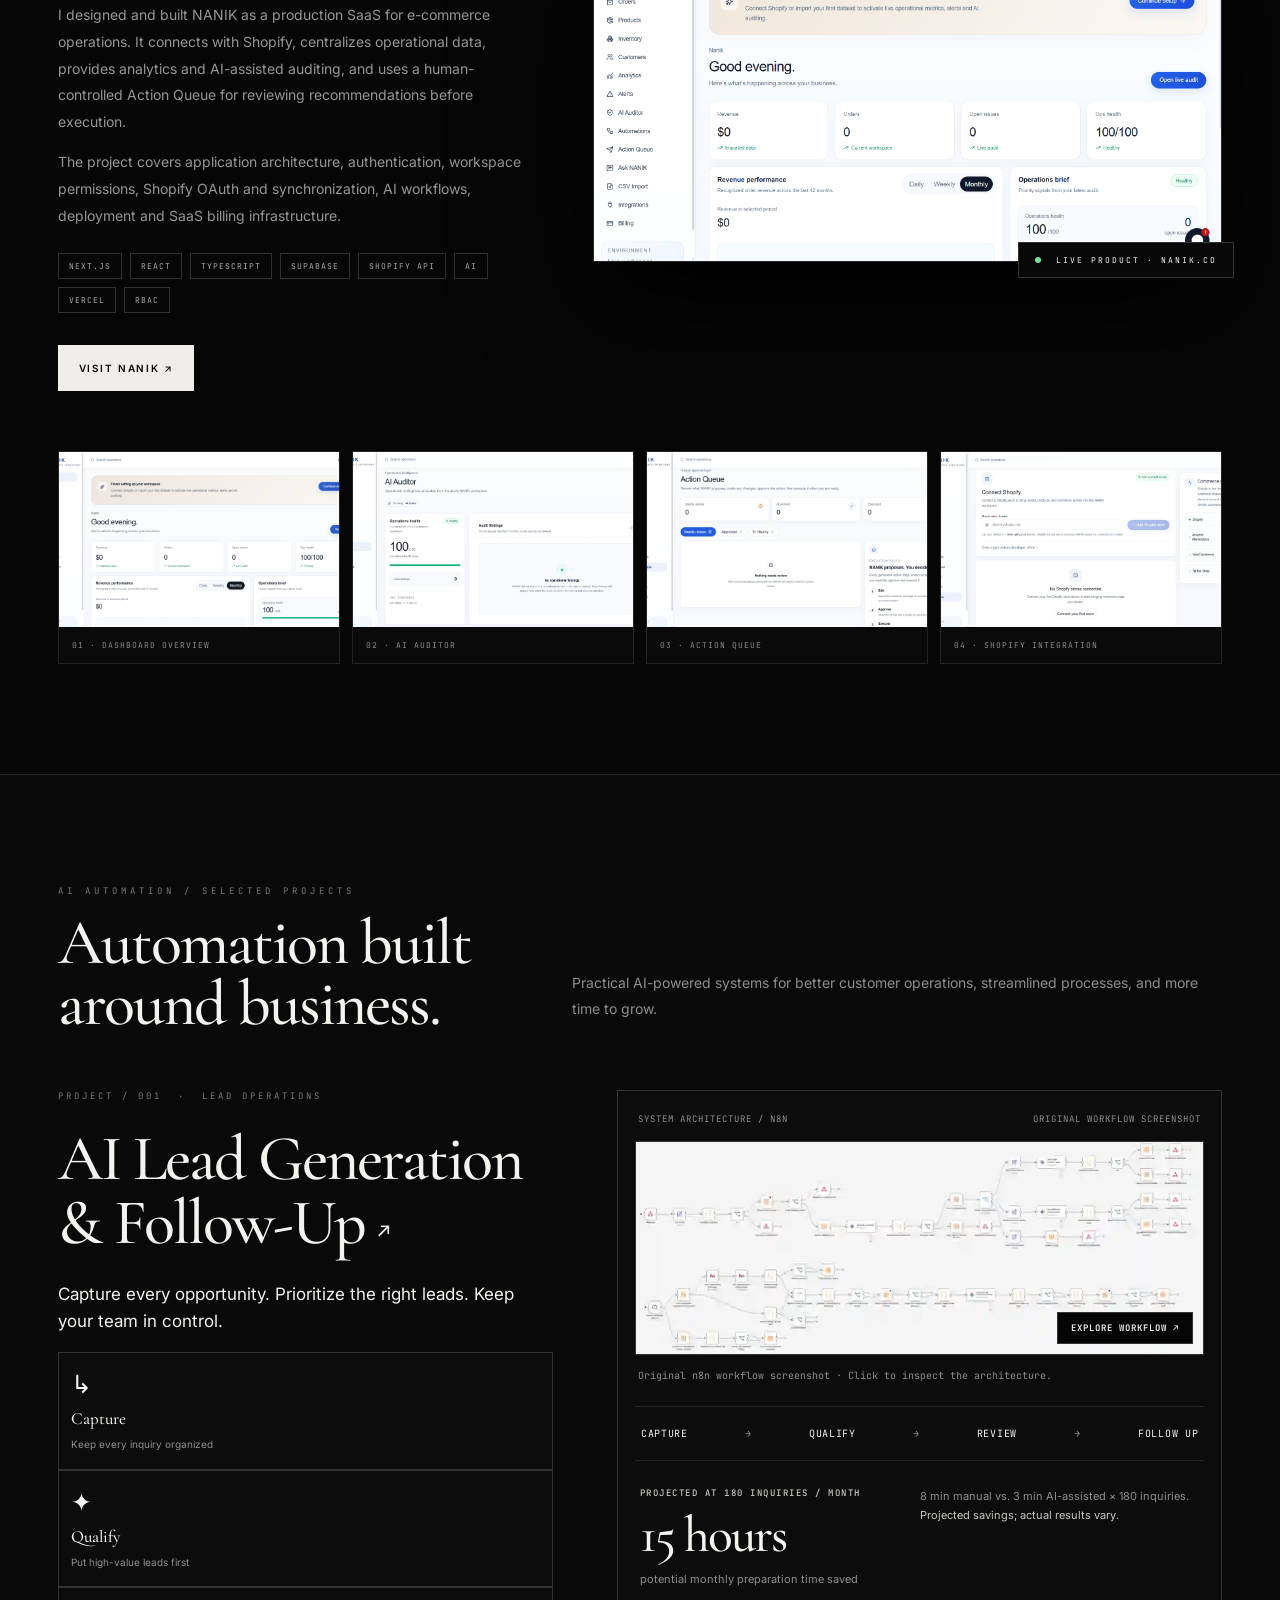
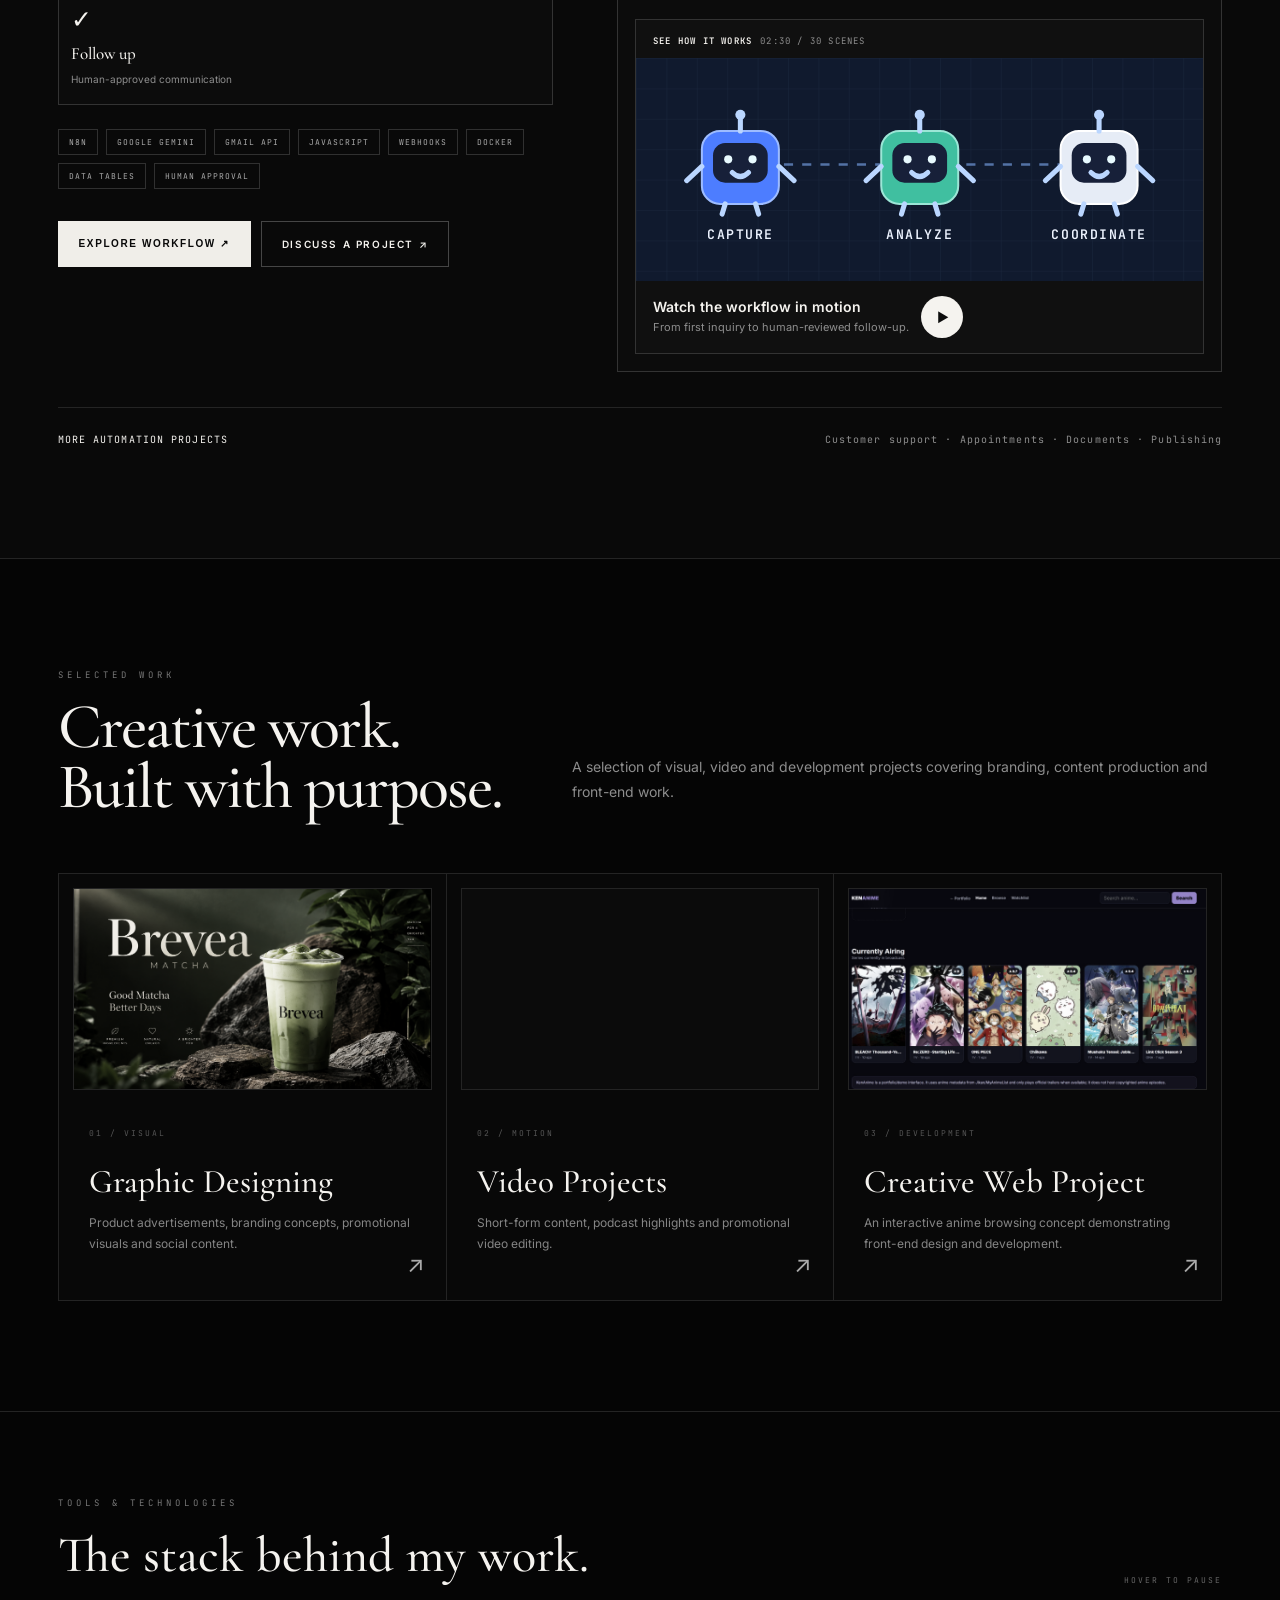
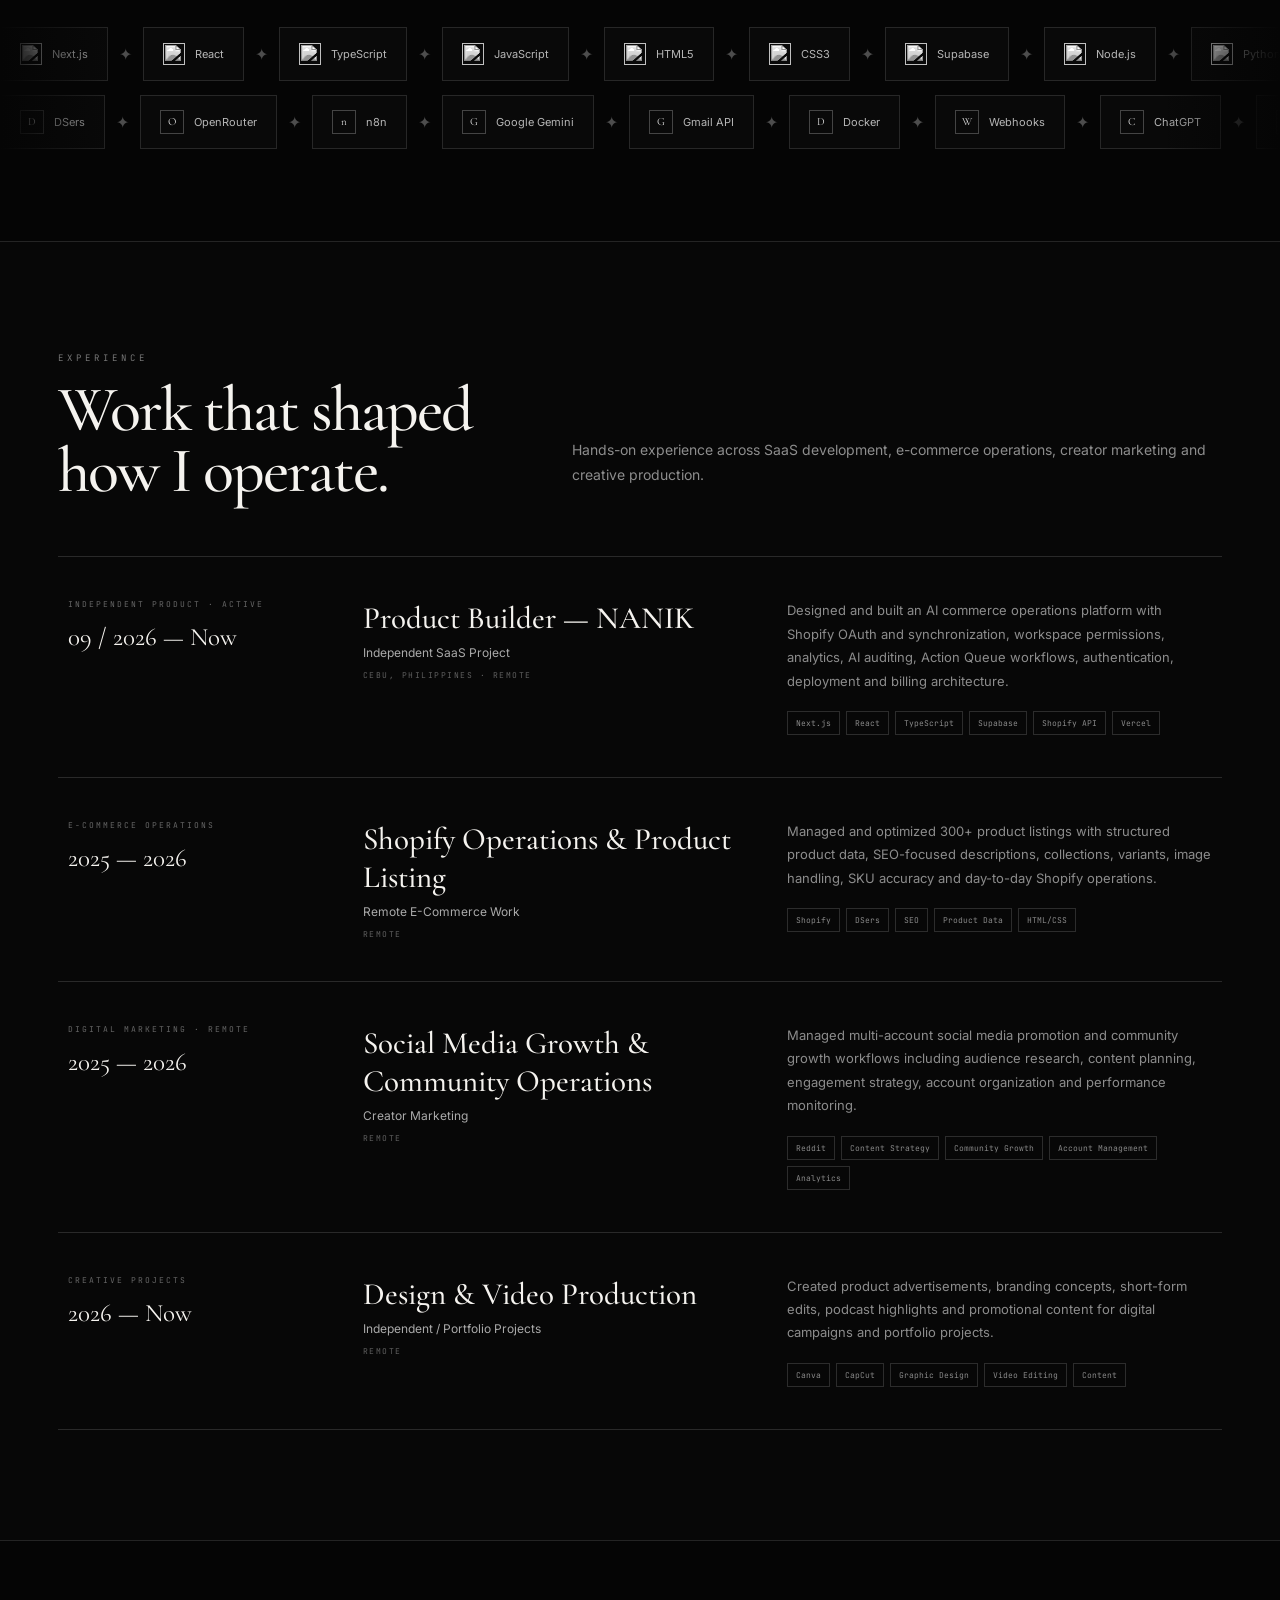
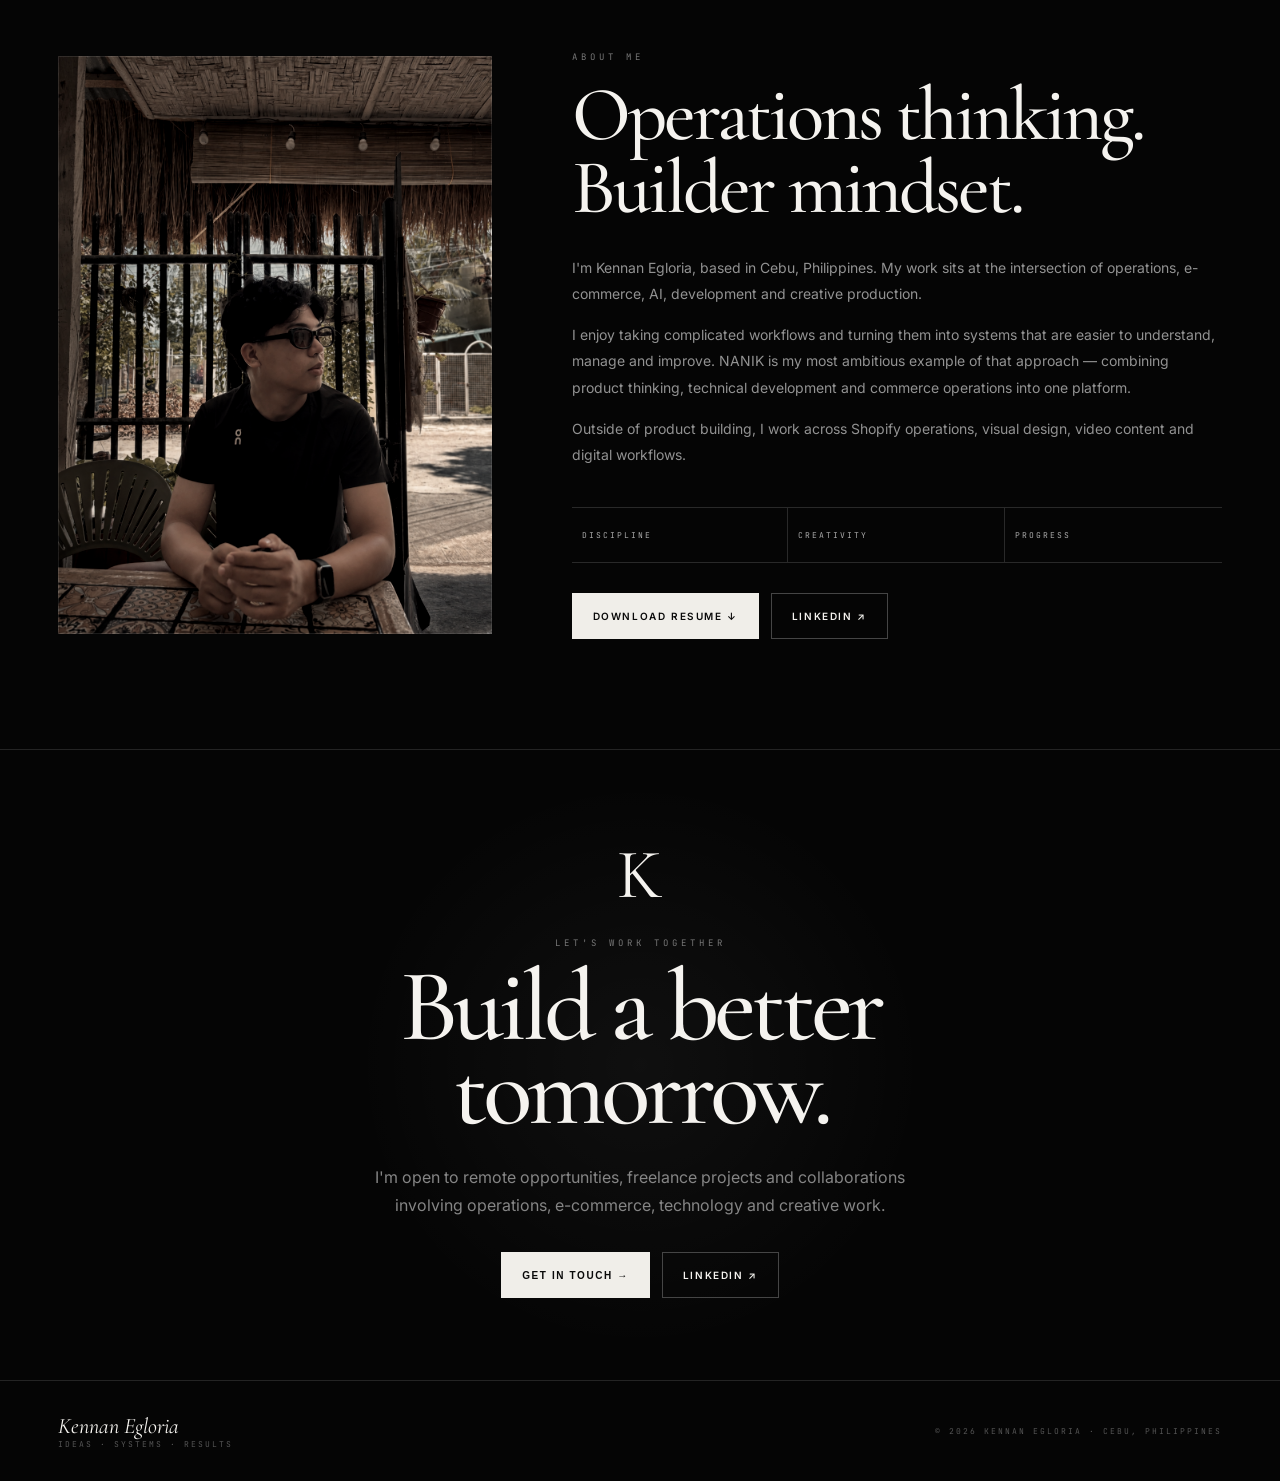
==== commit 23484e09: "Prepare original n8n screenshot replacement in project and workflow modal with safe fallback" ====
--- a/index.html
+++ b/index.html
@@ -1617,7 +1617,7 @@
 
 
 /* =========================================================
-   THEME TOGGLE & AUTOMATION CASE STUDY
+   THEME TOGGLE & AI AUTOMATION PROJECTS
 ========================================================= */
 .theme-toggle{
   display:inline-flex; align-items:center; justify-content:center; gap:9px;
@@ -1705,7 +1705,7 @@
 
 </style>
 <style id="ai-walkthrough-styles">
-/* 30-SCENE 2D AUTOMATION EXPLAINER — scoped to the portfolio case study */
+/* 30-SCENE 2D AUTOMATION EXPLAINER — scoped to the project portfolio */
 .aw-film {
  --aw-ink:var(--white);--aw-muted:var(--muted);--aw-panel:var(--panel);--aw-line:var(--border2);
  --aw-wash:var(--bg2);--aw-accent:#4d7dff;--aw-success:#47cfa2;--aw-warn:#e7aa5d;
@@ -1976,6 +1976,70 @@
 .automation-architecture-figure img{display:block;width:100%;min-width:800px;background:#f7f7f7}
 .automation-architecture-figure p{font:12px/1.7 var(--mono);color:var(--muted)}
 @media(max-width:720px){.automation-benefits{grid-template-columns:1fr}.automation-story-cards{grid-template-columns:1fr}.automation-story-cards>div{min-height:unset}.automation-details-minimal{padding:22px}.automation-summary-stat strong{font-size:55px}}
+<style id="automation-hover-controls">
+
+/* Position film transport directly over the lower part of the presentation.
+   Reveal on hover/focus; touch devices always have visible controls. */
+.automation-modal-film .aw-film-screen{position:relative}
+.automation-modal-film .aw-film-navigation{
+  position:absolute;z-index:15;left:0;right:0;bottom:0;
+  padding:35px 22px 14px;margin:0;
+  background:linear-gradient(to top,rgba(4,9,19,.99) 0%,rgba(4,9,19,.96) 72%,rgba(4,9,19,0) 100%);
+  color:#f1f5ff;
+  opacity:0;transform:translateY(12px);
+  visibility:hidden;pointer-events:none;
+  transition:opacity .22s ease,transform .22s ease,visibility .22s ease;
+}
+.automation-modal-film .aw-film-screen:hover .aw-film-navigation,
+.automation-modal-film .aw-film-screen:focus-within .aw-film-navigation{
+  opacity:1;transform:translateY(0);visibility:visible;pointer-events:auto;
+}
+.automation-modal-film .aw-act-tabs{gap:5px;margin-bottom:12px}
+.automation-modal-film .aw-act{font-size:9px;min-height:30px;padding:5px 3px;color:#c0cce3;border-color:#566278;background:rgba(11,19,35,.9)}
+.automation-modal-film .aw-act.active{background:#f4f6fa;color:#131925;border-color:#f4f6fa}
+.automation-modal-film .aw-seek-row{margin-bottom:12px;gap:10px}
+.automation-modal-film .aw-timecode,.automation-modal-film .aw-player-footnote{color:#b3c3d9}
+.automation-modal-film .aw-player-footnote{font-size:9px}
+.automation-modal-film .aw-control-btn{min-height:32px;padding:7px 11px;border-color:#586780;color:#f2f5fc;background:rgba(13,21,38,.9)}
+.automation-modal-film .aw-control-primary{background:#f0f3f7;color:#131925;border-color:#f0f3f7}
+.automation-modal-film .aw-control-primary:hover{color:#131925;background:#d5e0f6}
+.automation-modal-film .aw-control-group{gap:6px}
+.automation-modal-film .aw-screen-bottom{bottom:0;padding-bottom:22px;transition:opacity .18s}
+.automation-modal-film .aw-film-screen:hover .aw-screen-bottom,
+.automation-modal-film .aw-film-screen:focus-within .aw-screen-bottom{opacity:0}
+.aw-controls-hint{
+  position:absolute;left:50%;bottom:12px;z-index:8;
+  transform:translateX(-50%);pointer-events:none;
+  font:500 10px var(--mono);letter-spacing:.8px;color:#c9d7ef;
+  background:rgba(9,18,35,.82);padding:8px 12px;border:1px solid rgba(151,178,220,.24);
+  white-space:nowrap;opacity:.92;transition:opacity .18s;
+}
+.aw-controls-hint span{margin-left:7px}
+.automation-modal-film .aw-film-screen:hover .aw-controls-hint,
+.automation-modal-film .aw-film-screen:focus-within .aw-controls-hint{opacity:0}
+@media(hover:none),(pointer:coarse){
+ .automation-modal-film .aw-film-navigation{opacity:1;visibility:visible;transform:none;pointer-events:auto;padding:25px 10px 10px}
+ .aw-controls-hint{display:none}
+ .automation-modal-film .aw-screen-bottom{opacity:0}
+}
+@media(max-width:600px){
+ .automation-modal-film .aw-film-screen{min-height:350px}
+ .automation-modal-film .aw-act-tabs{display:flex;overflow-x:auto;gap:5px;padding-bottom:3px;scrollbar-width:thin}
+ .automation-modal-film .aw-act{flex:1 0 auto;padding:6px 7px;font-size:8px}
+ .automation-modal-film .aw-player-controls{display:block}
+ .automation-modal-film .aw-player-footnote{display:none}
+ .automation-modal-film .aw-control-group{display:grid;grid-template-columns:repeat(5,minmax(0,1fr));gap:4px}
+ .automation-modal-film .aw-control-btn{font-size:10px;min-width:0;min-height:34px;padding:5px 3px}
+ .automation-modal-film .aw-control-btn span{display:none}
+ .automation-modal-film .aw-control-primary span{display:none}
+ .automation-modal-film .aw-control-primary{min-width:0}
+ .automation-modal-film .aw-film-navigation{padding:18px 8px 9px}
+ .aw-controls-hint{font-size:9px}
+}
+@media(prefers-reduced-motion:reduce){
+ .automation-modal-film .aw-film-navigation,.aw-controls-hint,.automation-modal-film .aw-screen-bottom{transition:none}
+}
+
 </style>
 </head>
 
@@ -2350,10 +2414,10 @@
           <span>Original workflow screenshot</span>
         </div>
         <button type="button" class="automation-architecture-trigger" id="openWorkflowModal" aria-haspopup="dialog" aria-controls="workflowModal">
-          <img src="assets/images/ai-lead-workflow.svg" loading="lazy" width="760" height="284" alt="n8n workflow architecture overview" />
+          <img src="assets/images/ai-lead-workflow-original.png" onerror="this.onerror=null;this.src='assets/images/ai-lead-workflow.svg'" loading="lazy" width="760" height="284" alt="n8n workflow architecture overview" />
           <span class="automation-architecture-label">EXPLORE WORKFLOW ↗</span>
         </button>
-        <p class="automation-image-note">100 interconnected workflow nodes · Click to inspect the architecture.</p>
+        <p class="automation-image-note">Original n8n workflow screenshot · Click to inspect the architecture.</p>
 
         <div class="automation-flow" aria-label="Core workflow steps">
           <span>Capture</span><b>→</b><span>Qualify</span><b>→</b><span>Review</span><b>→</b><span>Follow up</span>
@@ -3057,7 +3121,7 @@
 <div class="automation-modal" id="workflowModal" role="dialog" aria-modal="true" aria-labelledby="workflowModalTitle" aria-hidden="true" hidden>
  <div class="automation-modal-panel automation-modal-architecture">
   <div class="automation-modal-head"><div><div class="section-label">n8n / Workflow Architecture</div><h2 id="workflowModalTitle">Behind the automation</h2></div><button type="button" class="automation-modal-close" data-close-automation-modal aria-label="Close workflow view">×</button></div>
-  <div class="automation-architecture-figure"><img src="assets/images/ai-lead-workflow.svg" alt="Full connected n8n lead generation and follow-up workflow" /><p>Lead capture → AI qualification → Human approval → Follow-up safeguards</p></div>
+  <div class="automation-architecture-figure"><img src="assets/images/ai-lead-workflow-original.png" onerror="this.onerror=null;this.src='assets/images/ai-lead-workflow.svg'" alt="Full connected n8n lead generation and follow-up workflow" /><p>Lead capture → AI qualification → Human approval → Follow-up safeguards</p></div>
  </div>
 </div>
 
@@ -3085,22 +3149,7 @@
           <span class="aw-screen-tag" id="awVisualTag">CUSTOMER INQUIRIES</span>
           <span class="aw-screen-status" id="awStatus">INTERACTIVE WALKTHROUGH</span>
         </div>
-      </div>
-
-      <div class="aw-storyboard">
-        <div class="aw-storyboard-copy" aria-live="polite" aria-atomic="true">
-          <div class="aw-storyboard-eyebrow" id="awCategory">ACT I — THE PROBLEM</div>
-          <h3 id="awTitle">Your business is growing.</h3>
-          <p class="aw-voiceover" id="awVoiceover">Your business is growing. But so is the workload.</p>
-          <p class="aw-subtext" id="awDescription">Customer messages multiply while the same data entry and follow-up tasks continue every day.</p>
-        </div>
-        <div class="aw-storyboard-side">
-          <div class="aw-mini-label">IN THE PIPELINE</div>
-          <div class="aw-mini-value" id="awMetric">Too many manual steps</div>
-          <div class="aw-mini-note">Watch the process from inquiry to follow-up.</div>
-        </div>
-      </div>
-
+        <div class="aw-controls-hint" aria-hidden="true">Hover to show playback controls <span>↑</span></div>
       <div class="aw-film-navigation">
         <div class="aw-act-tabs" role="group" aria-label="Jump to an act">
           <button class="aw-act active" type="button" data-aw-act="0" aria-pressed="true">01 Problem</button>
@@ -3119,11 +3168,27 @@
             <button class="aw-control-btn" type="button" id="awPrev" aria-label="Previous scene">← <span>Previous</span></button>
             <button class="aw-control-btn aw-control-primary" type="button" id="awPlay" aria-label="Play animation">▶ <span>Play Film</span></button>
             <button class="aw-control-btn" type="button" id="awNext" aria-label="Next scene"><span>Next</span> →</button>
-            <button class="aw-control-btn" type="button" id="awReplay" aria-label="Replay from start">↺ <span>Replay</span></button>
+            <button class="aw-control-btn" type="button" id="awReplay" aria-label="Replay from start">↺ <span>Replay</span></button><button class="aw-control-btn aw-music-toggle" type="button" id="awMusic" aria-label="Enable background music" aria-pressed="false">♫ <span>Music Off</span></button>
           </div>
           <span class="aw-player-footnote">30 scenes · 150 seconds · Interactive 2D story</span>
         </div>
       </div>
+      </div>
+
+      <div class="aw-storyboard">
+        <div class="aw-storyboard-copy" aria-live="polite" aria-atomic="true">
+          <div class="aw-storyboard-eyebrow" id="awCategory">ACT I — THE PROBLEM</div>
+          <h3 id="awTitle">Your business is growing.</h3>
+          <p class="aw-voiceover" id="awVoiceover">Your business is growing. But so is the workload.</p>
+          <p class="aw-subtext" id="awDescription">Customer messages multiply while the same data entry and follow-up tasks continue every day.</p>
+        </div>
+        <div class="aw-storyboard-side">
+          <div class="aw-mini-label">IN THE PIPELINE</div>
+          <div class="aw-mini-value" id="awMetric">Too many manual steps</div>
+          <div class="aw-mini-note">Watch the process from inquiry to follow-up.</div>
+        </div>
+      </div>
+
       <div class="aw-ethical-note">Savings figures are modeled estimates. Email sending is not triggered by this presentation.</div>
     </div>
 
@@ -4131,9 +4196,9 @@
     s('Controlled Gmail draft','Prepared for delivery.','Approved content can move into a controlled Gmail drafting process.','Draft creation and manual sending are separate stages.','Gmail draft + verification','CONTROLLED SENDING'),
     s('Watch replies and bounces','Smarter follow-up decisions.','Follow-up checks consider timing, replies, and delivery failures.','A scheduled check reviews whether another draft is appropriate.','Due? Replied? Bounced?','MONITORING'),
     s('Duplicates are blocked','Avoid repeated follow-ups.','Duplicate checks help prevent repeated follow-up drafts.','The workflow checks whether a follow-up already exists.','Duplicate found → STOP','DUPLICATE PREVENTION'),
-    s('Two workflows compared','Think in minutes saved.','Consider a simple efficiency scenario.','Illustrative triage and first-draft preparation comparison.','8 min manual · 3 min assisted','EFFICIENCY SCENARIO'),
-    s('Time savings calculation','Small improvements compound.','Five minutes saved per inquiry adds up across a busy week.','At 50 inquiries, five minutes of savings each equals 250 minutes.','5 × 50 = 250 min','THE CALCULATION'),
-    s('Productivity dashboard','More time returned to the team.','That’s roughly four hours of potential time reclaimed.','Projected reduction in preparation work—not a measured client result.','~4.2 hours / 50 leads','POTENTIAL IMPACT'),
+    s('Two workflows compared','Think in minutes saved.','Consider a simple efficiency scenario.','Illustrative triage and first-draft preparation comparison across 180 inquiries per month.','8 min manual · 3 min assisted','EFFICIENCY SCENARIO'),
+    s('Time savings calculation','Small improvements compound.','Five minutes saved per inquiry can add up over a busy month.','At 180 inquiries per month, five minutes each equals fifteen hours.','5 × 180 = 900 min','THE CALCULATION'),
+    s('Productivity dashboard','More time returned to the team.','At higher monthly inquiry volumes, that can mean fifteen hours of potential time returned.','Modeled monthly preparation savings, not a measured client result.','15 hours / 180 leads','POTENTIAL IMPACT'),
     s('Customers and owner reconnect','More focus on relationships.','Time your team can spend building better customer relationships.','Less repetitive preparation allows more attention to real conversations.','Human time prioritized','BUSINESS VALUE'),
     s('Automation and people together','Automate the routine.','Automate the routine. Keep people in control.','An organized workflow supports the team, rather than replacing judgment.','People + systems','THE MESSAGE'),
     s('The invitation','Let’s build a smarter process.','Let’s build a more efficient workflow for your business.','Explore an AI-supported lead management process for your own business.','kennanegloria.xyz','LET’S CONNECT')
@@ -4294,12 +4359,12 @@
         txt(233,240,'8 min','aw-big-number','middle')+txt(659,240,'3 min','aw-big-number','middle')+
         rect(112,292,250,30,'aw-warning')+rect(541,292,95,30,'aw-success-card')+
         txt(450,92,'ILLUSTRATIVE SCENARIO','aw-svg-head','middle');break;
-      case 25: h=txt(450,121,'5 MIN × 50 INQUIRIES','aw-svg-head','middle')+
-        txt(449,272,'250','aw-huge-number','middle')+txt(449,331,'MINUTES OF POTENTIAL SAVINGS','aw-svg-label','middle')+
+      case 25: h=txt(450,121,'5 MIN × 180 INQUIRIES','aw-svg-head','middle')+
+        txt(449,272,'900','aw-huge-number','middle')+txt(449,331,'POTENTIAL MINUTES SAVED / MONTH','aw-svg-label','middle')+
         bot(150,311,.83,'blue')+bot(744,311,.83,'mint');break;
       case 26: h=card(110,64,676,347,'EFFICIENCY MODEL','')+
-        txt(168,193,'~4.2 HOURS','aw-impact-number')+
-        txt(170,232,'potential time reclaimed / 50 inquiries','aw-svg-label')+
+        txt(168,193,'15 HOURS','aw-impact-number')+
+        txt(170,232,'potential preparation time per month','aw-svg-label')+
         bars(460,340,[74,128,174,221])+
         txt(171,343,'NOT A MEASURED RESULT','aw-svg-small');break;
       case 27: h=human(242,265,.98,'happy')+
@@ -4319,6 +4384,70 @@
     }
     return screen(h,scene);
   }
+
+/* Original, softly mixed 112 BPM ambient soundtrack synthesized locally.
+   Sound requires a visitor click. No hosted audio, licensing or external API. */
+  const musicButton=$('#awMusic');
+  let audioCtx=null,master=null,musicEnabled=true,musicTimer=null,nextNoteAt=0,beatIndex=0;
+  const BPM=112, beat=60/BPM;
+  const chordProgression=[[220,261.63,329.63],[174.61,220,261.63],[196,246.94,293.66],[164.81,220,261.63]];
+  function initializeAudio(){
+    if(audioCtx)return true;
+    const C=window.AudioContext||window.webkitAudioContext;
+    if(!C)return false;
+    audioCtx=new C();
+    master=audioCtx.createGain();master.gain.value=0.055;
+    master.connect(audioCtx.destination);
+    return true;
+  }
+  function tone(freq,when,length,level=0.14,type='sine'){
+    if(!audioCtx||!master)return;
+    const osc=audioCtx.createOscillator(),env=audioCtx.createGain(),low=audioCtx.createBiquadFilter();
+    low.type='lowpass';low.frequency.value=1150;
+    osc.type=type;osc.frequency.setValueAtTime(freq,when);
+    env.gain.setValueAtTime(0.0001,when);
+    env.gain.exponentialRampToValueAtTime(level,when+0.025);
+    env.gain.exponentialRampToValueAtTime(0.0001,when+length);
+    osc.connect(low);low.connect(env);env.connect(master);
+    osc.start(when);osc.stop(when+length+0.03);
+  }
+  function scheduleMusic(){
+    if(!musicEnabled||!playing||!audioCtx)return;
+    while(nextNoteAt<audioCtx.currentTime+0.16){
+      const chord=chordProgression[Math.floor(beatIndex/8)%4],idx=beatIndex%8;
+      if(idx===0)tone(chord[0]/2,nextNoteAt,beat*3.3,0.13,'sine');
+      const melody=[0,1,2,1,2,1,0,1][idx];
+      tone(chord[melody]*2,nextNoteAt,beat*.76,0.042,'triangle');
+      if(idx%2===0)tone(chord[0],nextNoteAt,beat*.24,0.02,'sine');
+      beatIndex++;nextNoteAt+=beat;
+    }
+  }
+  async function resumeAudio(){
+    if(!musicEnabled||!playing)return;
+    if(!initializeAudio())return;
+    try{await audioCtx.resume()}catch(e){return}
+    nextNoteAt=audioCtx.currentTime+.035;
+    if(musicTimer)clearInterval(musicTimer);
+    scheduleMusic();musicTimer=setInterval(scheduleMusic,85);
+  }
+  function stopAudio(){
+    if(musicTimer){clearInterval(musicTimer);musicTimer=null}
+    if(master&&audioCtx)master.gain.setTargetAtTime(0,audioCtx.currentTime,.06);
+    if(audioCtx){setTimeout(()=>{if(!playing&&audioCtx?.state==='running')audioCtx.suspend().catch(()=>{})},250)}
+  }
+  function updateMusicButton(){
+    if(!musicButton)return;
+    musicButton.setAttribute('aria-pressed',String(musicEnabled));
+    musicButton.setAttribute('aria-label',musicEnabled?'Mute background music':'Enable background music');
+    musicButton.innerHTML=musicEnabled?'♫ <span>Music On</span>':'♫ <span>Music Off</span>';
+  }
+  musicButton?.addEventListener('click',()=>{
+    musicEnabled=!musicEnabled;
+    updateMusicButton();
+    if(musicEnabled){if(master&&audioCtx)master.gain.setTargetAtTime(.055,audioCtx.currentTime,.07);resumeAudio()}
+    else stopAudio();
+  });
+
   const reduced=window.matchMedia('(prefers-reduced-motion: reduce)');
   let current=0,progress=0,playing=false,frame=0,last=0;
   const totalSeconds=()=>current*DURATION+progress;
@@ -4350,21 +4479,21 @@
     seek.style.setProperty('--seek-progress',((totalSeconds()/TOTAL)*100)+'%');
     time.textContent=clock(totalSeconds());
   }
-  function pause(){playing=false;last=0;if(frame)cancelAnimationFrame(frame);frame=0;setUi()}
+  function pause(){playing=false;last=0;if(frame)cancelAnimationFrame(frame);frame=0;stopAudio();setUi()}
   function tick(now){
     if(!playing)return;
     if(last)progress+=Math.min(0.08,(now-last)/1000);
     last=now;
     if(progress>=DURATION){
       progress-=DURATION;
-      if(current===scenes.length-1){playing=false;progress=DURATION;setUi();return}
+      if(current===scenes.length-1){playing=false;progress=DURATION;stopAudio();setUi();return}
       current++;setUi();
     }
     refreshTime();
     frame=requestAnimationFrame(tick);
   }
   function start(){if(playing)return; if(totalSeconds()>=TOTAL){current=0;progress=0}
-    playing=true;last=0;setUi();frame=requestAnimationFrame(tick)}
+    playing=true;last=0;setUi();if(master&&audioCtx)master.gain.setTargetAtTime(.055,audioCtx.currentTime,.07);resumeAudio();frame=requestAnimationFrame(tick)}
   function seekTo(seconds){
     const bounded=Math.min(TOTAL,Math.max(0,Number(seconds)||0));
     current=Math.min(scenes.length-1,Math.floor(bounded/DURATION));
@@ -4385,7 +4514,8 @@
   document.addEventListener('visibilitychange',()=>{if(document.hidden&&playing)pause()});
   if(reduced.addEventListener)reduced.addEventListener('change',()=>{if(reduced.matches&&playing)pause()});
   setUi();
-  // Playback begins only on user command; reduced-motion viewers can advance frame by frame.
+  updateMusicButton();
+  // Playback begins only on user command; background audio starts with explicit playback.
   root.addEventListener('aw:pause',pause);
 })();
 </script>
@@ -4396,8 +4526,9 @@
   'use strict';
   const animation=document.getElementById('animationModal');
   const details=document.getElementById('automationDetailsModal');
+  const architecture=document.getElementById('workflowModal');
   const film=document.getElementById('aiWalkthrough');
-  if(!animation||!details||!film)return;
+  if(!animation||!details||!architecture||!film)return;
   let current=null,previousFocus=null;
   const focusable='button:not([disabled]), a[href], input:not([disabled]), [tabindex]:not([tabindex="-1"])';
   function openModal(modal){
@@ -4422,11 +4553,12 @@
     previousFocus=null;
   }
   document.getElementById('openAnimationModal')?.addEventListener('click',()=>openModal(animation));
+  document.getElementById('openWorkflowModal')?.addEventListener('click',()=>openModal(architecture));
   document.getElementById('openAutomationDetails')?.addEventListener('click',()=>openModal(details));
   document.getElementById('openAutomationDetailsTitle')?.addEventListener('click',()=>openModal(details));
   document.getElementById('detailsWatchAnimation')?.addEventListener('click',()=>openModal(animation));
   document.querySelectorAll('[data-close-automation-modal]').forEach(b=>b.addEventListener('click',()=>closeModal()));
-  [animation,details].forEach(modal=>modal.addEventListener('click',e=>{if(e.target===modal)closeModal()}));
+  [animation,details,architecture].forEach(modal=>modal.addEventListener('click',e=>{if(e.target===modal)closeModal()}));
   document.addEventListener('keydown',e=>{
     if(!current)return;
     if(e.key==='Escape'){e.preventDefault();e.stopPropagation();closeModal();return}
